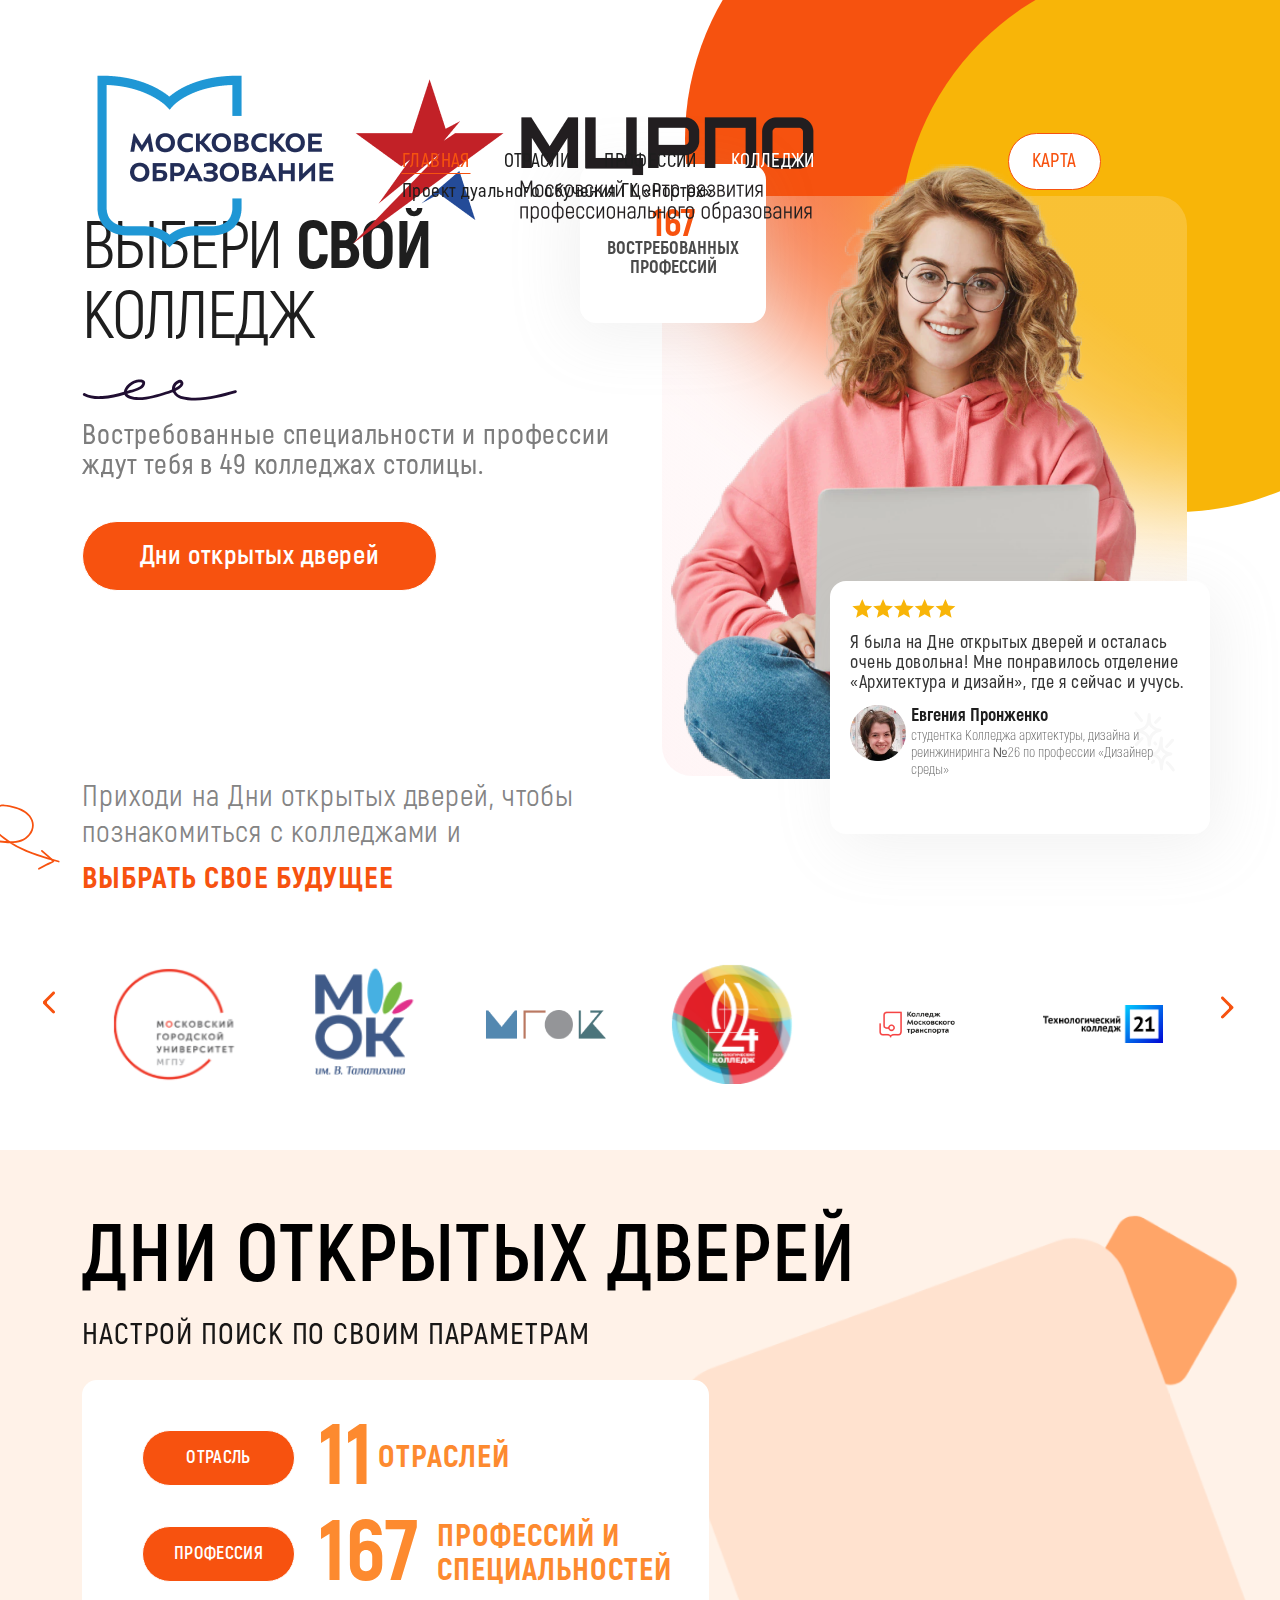
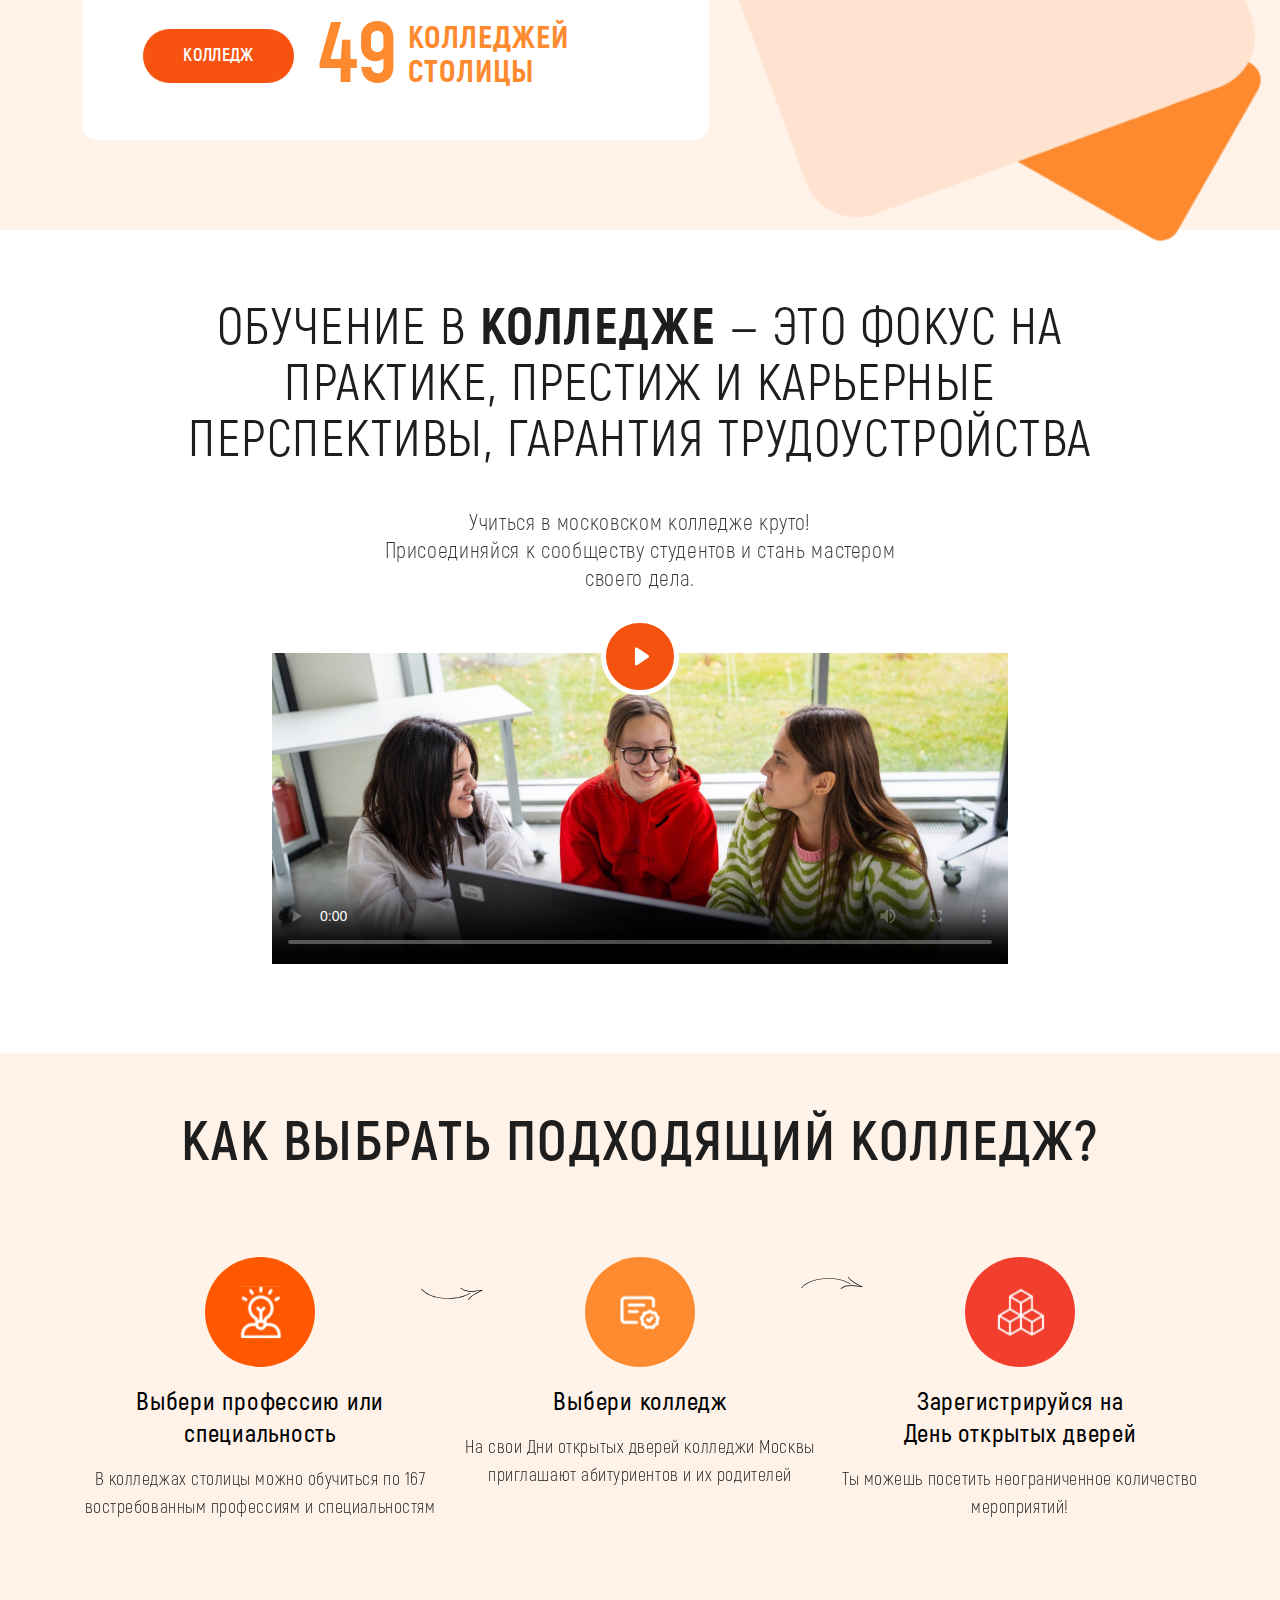
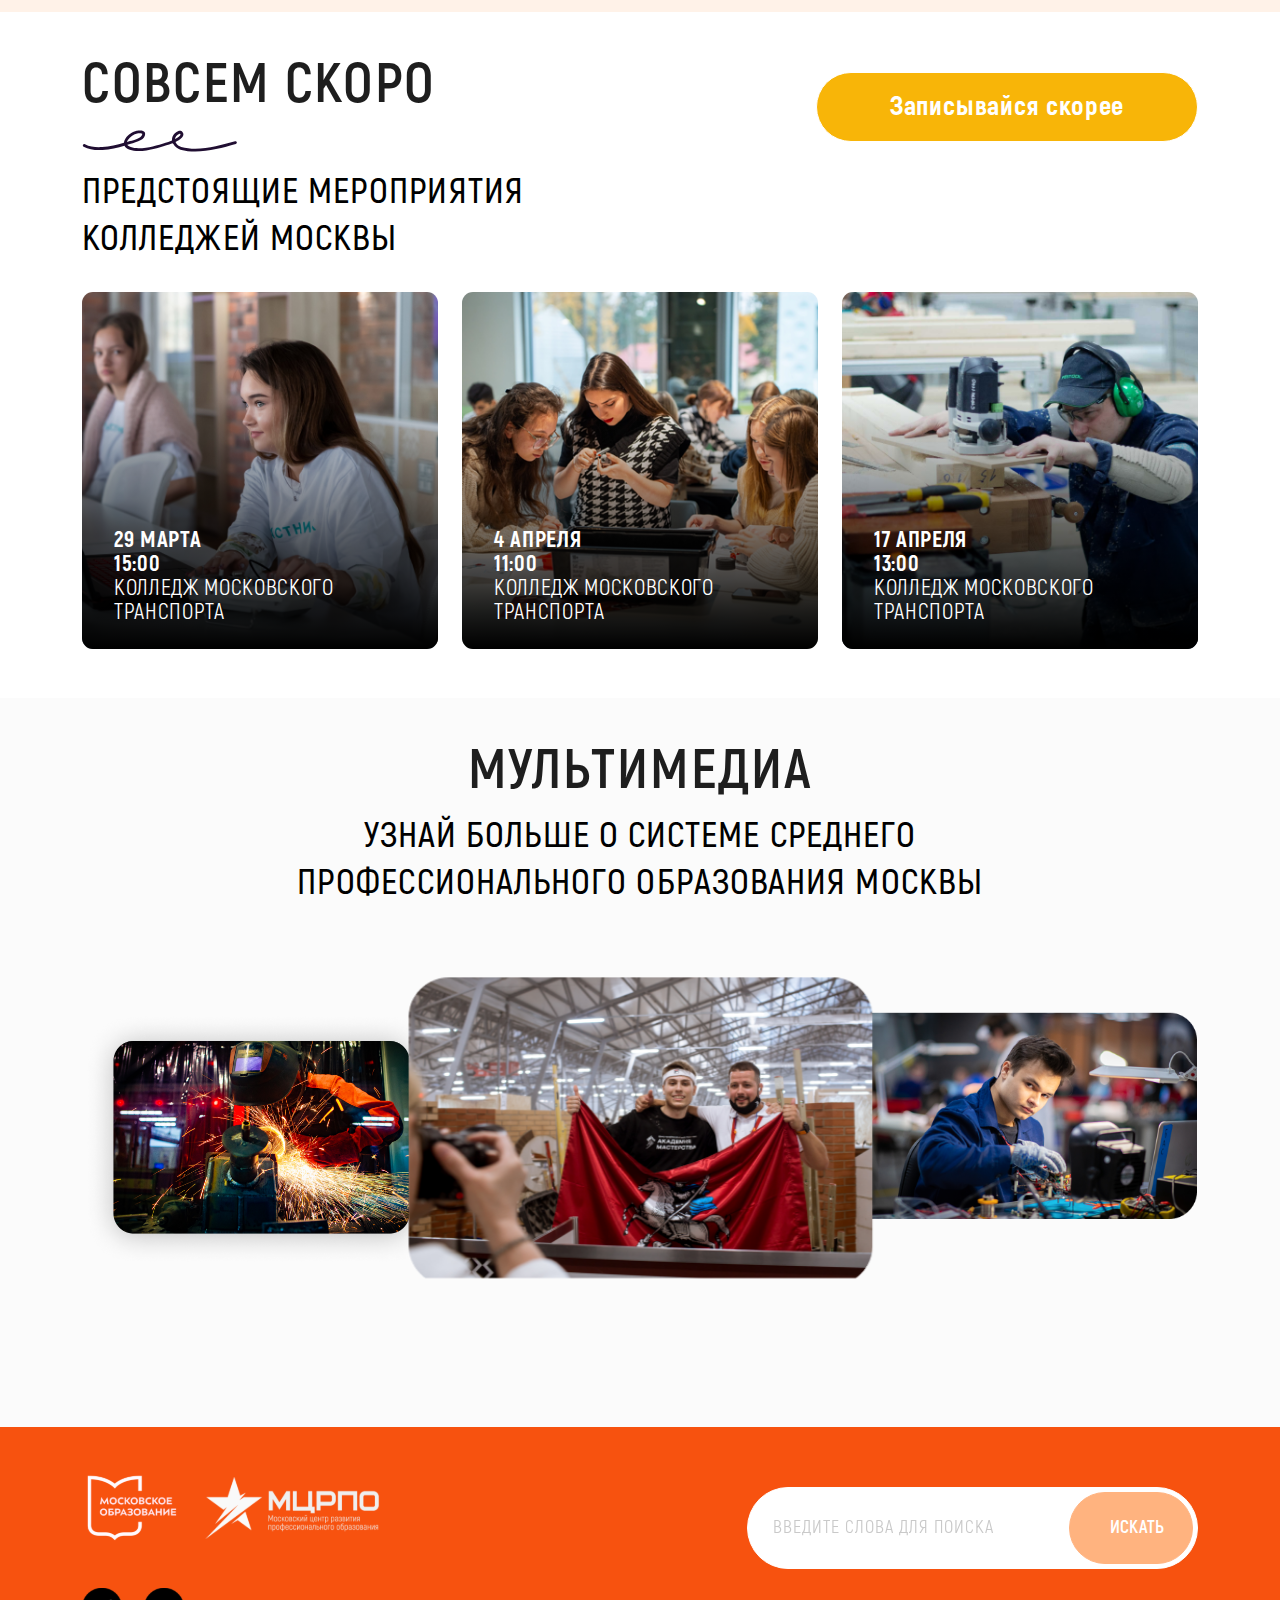
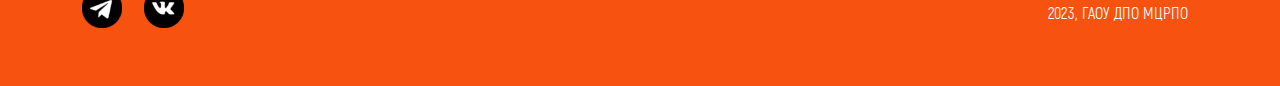
==== index.html @ 4cc19ada "feat: добавлен календарь на главной" ====
<!DOCTYPE html>
<html lang="en">
<head>
    <meta charset="UTF-8">
    <meta name="viewport" content="width=device-width, initial-scale=1, shrink-to-fit=no">
    <meta name="description" content="">
    <meta name="author" content="">
    <title>ДОД МЦРПО</title>
    <link rel="stylesheet" type="text/css" href="assets/css/bootstrap.min.css">
    <link rel="stylesheet" type="text/css" href="assets/owl-carousel/assets/owl.carousel.css">
    <link rel="stylesheet" type="text/css" href="assets/owl-carousel/assets/owl.theme.default.css">
    <link rel="stylesheet" type="text/css" href="assets/css/bootstrap-select.min.css">
    <link rel="stylesheet" type="text/css" href="assets/css/style.css?12">
    <link rel="stylesheet" type="text/css" href="assets/css/calendar.css">
</head>
<body>
    <div class="wrapper">
    <section class="header">
        <div class="container header-block">
            <div class="ellipse1"></div>
            <div class="ellipse2"></div>
            <div class="align-items-center">
                <nav class="navbar navbar-expand-lg z-10 d-flex w-100">
                    <div class="col-xl-3 col-lg-3 d-flex align-items-center justify-content-start">
                        <a href="https://www.mos.ru/donm/"><img src="assets/img/mosobr_logo.png" alt=""></a>
                        <a href="https://mcrpo.ru/"><img src="assets/img/mcrpo_logo.png" alt=""></a>
                    </div>
                    <button class="navbar-toggler collapsed position-relative" type="button" data-toggle="collapse" data-target="#navbarSupportedContent" aria-controls="navbarSupportedContent" aria-expanded="false" aria-label="Toggle navigation">
                        <span class="icon-bar top-bar"></span>
                        <span class="icon-bar middle-bar"></span>
                        <span class="icon-bar bottom-bar"></span>
                    </button>

                    <div class="collapse navbar-collapse" id="navbarSupportedContent">
                        <div class="col-xl-8 col-lg-7 d-flex justify-content-evenly navbar-list-1 position-relative">
                            <a href="/index.html" class="active">ГЛАВНАЯ</a>
                            <a href="/otrasli.html">ОТРАСЛИ</a>
                            <a href="/professii.html">ПРОФЕССИИ</a>
                            <a href="/college.html" class="spec-menu"  style="color: white">КОЛЛЕДЖИ</a>

                            <a href="/rostex.html" class="rostex-menu">Проект дуального обучения ГК «Ростех»</a>
                        </div>
                        <div class="col-xl-4 col-lg-5 d-flex justify-content-evenly navbar-list-2">
<!--                            <a href="/page.html" class="button btn-open-door">ДНИ ОТКРЫТЫХ ДВЕРЕЙ</a>-->
                            <a href="/map.html" class="button btn-map">КАРТА</a>
                        </div>
                    </div>
                </nav>
            </div>
        </div>
    </section>

    <!-- Modal college-->
    <div class="modal fade bd-example-modal-lg" tabindex="-1" role="dialog" aria-labelledby="myLargeModalLabel" aria-hidden="true">
        <div class="modal-dialog modal-lg modal-xl">
            <div class="modal-content">
                <div class="row m-0">
                    <div class="col-4 college-menu">
                        <div class="college-menu__title">Выберите колледж</div>
                        <div class="college-menu__search-group position-relative">
                            <button type="submit"></button>
                            <div class="row align-items-center">
                                <div class="col-11 px-0">
                                    <input type="text" name="search" value="" placeholder="Поиск">
                                </div>
                            </div>
                        </div>
                        <ul>
                            <li>МГАК</li>
                            <li>Колледж полиции</li>
                            <li>Технологический колледж N° 21</li>
                            <li>МГОК</li>
                            <li>TK N° 22</li>
                            <li>26 КАДР</li>
                            <li>МОК ЗАПАД</li>
                            <li>Юго-запад</li>
                            <li style="border-bottom: none;">МГПУ</li>
                        </ul>
                    </div>
                    <div class="col-4 college-block">
                        <div class="college-block__top" style="padding: 20px">
                            <div class="college-block__top__date">23 марта 2023, 10:00</div>
                            <div class="college-block__top__college-name">ГБПОУ ТК N°21 Вербная 4 стр.2</div>
                        </div>
                        <div class="college-block__center">
                            - Архитектура <br>
                            - Кровельщик <br>
                            - Мастер сухого строительства <br>
                            - Мастер общестроительных работ <br>
                            - Мастер отделочных строительных работ <br>
                            - Мастер жилищно-коммунального хозяйства <br>
                            - Монтажник санитарно-технических, вентиляционных систем и оборудования <br>
                            - Электромонтажник по сигнализации, централизации и блокировке <br>
                            - Электромонтажник электрических сетей и электрооборудования <br>
                            - Мастер столярно-плотничных, паркетных и стекольных работ <br>
                            - Мастер отделочных строительных и декоративных работ <br>
                            - Мастер по ремонту и обслуживанию инженерных систем жилищно-коммунального хозяйства <br>
                        </div>
                        <div class="college-block__bottom">
                            <button type="button">Подробнее</button>
                        </div>
                    </div>

                    <div class="col-4 college-block">
                        <div class="college-block__top" style="padding: 20px">
                            <div class="college-block__top__date">3 апреля 2023, 15:00</div>
                            <div class="college-block__top__college-name">ГБПОУ ТК N°21 Вербная 4 стр.2</div>
                        </div>
                        <div class="college-block__center">
                            - Архитектура <br>
                            - Кровельщик <br>
                            - Мастер сухого строительства <br>
                            - Мастер общестроительных работ <br>
                            - Мастер отделочных строительных работ <br>
                            - Мастер жилищно-коммунального хозяйства <br>
                            - Монтажник санитарно-технических, вентиляционных систем и оборудования <br>
                            - Электромонтажник по сигнализации, централизации и блокировке <br>
                            - Электромонтажник электрических сетей и электрооборудования <br>
                            - Мастер столярно-плотничных, паркетных и стекольных работ <br>
                            - Мастер отделочных строительных и декоративных работ <br>
                            - Мастер по ремонту и обслуживанию инженерных систем жилищно-коммунального хозяйства <br>
                        </div>
                        <div class="college-block__bottom">
                            <button type="button">Подробнее</button>
                        </div>
                    </div>
                </div>
            </div>
        </div>
    </div>

    <section class="top d-none d-xl-block d-lg-block d-md-block d-sm-none">
        <div class="container">
            <div class="row">
                <div class="col-lg-6 col-6 mt-5 left-top-block">
                    <div class="title">
                        ВЫБЕРИ <span style="font-family: 'Akrobat ExtraBold', sans-serif">СВОЙ</span> <br> КОЛЛЕДЖ
                    </div>
                    <div class="zigzag"><img src="assets/img/vector.svg" alt=""></div>
                    <div class="subtitle">Востребованные специальности и профессии ждут тебя в 49 колледжах столицы.</div>
                    <a href="/index.html#open-doors" class="button btn-open-door btn-open-door__long">Дни открытых дверей</a>
                </div>
                <div class="col-lg-6 col-6 d-flex justify-content-center position-relative girl-block">
                    <div class="girl-group">
                        <div class="sticker">
<!--                            <div class="smile-image"></div>-->
                            <span class="smile-image-text-1" style="font-family: 'Akrobat ExtraBold', sans-serif; font-size: 38px">167</span>
                            <div class="smile-image-text-2" style="font-family: 'Akrobat ExtraBold', sans-serif; font-size: 18px; line-height: 107.5%; opacity: 0.8; color: #1E1E1E; text-align: center;">ВОСТРЕБОВАННЫХ ПРОФЕССИЙ</div>
                        </div>
                        <div class="girl-background"></div>
                        <img src="assets/img/girl.png" alt="" style="position: relative; z-index: 6">

                        <div class="feedback-group">
                            <div id="owl-carousel-feedback" class="owl-carousel">
                                <div class="element">
                                    <div class="feedback-stars"></div>
                                    <div class="feedback-text">Я была на Дне открытых дверей и осталась очень довольна! Мне понравилось отделение «Архитектура и дизайн», где я сейчас и учусь.</div>
                                    <div class="row">
                                        <div class="col-2">
                                            <div class="feedback-photo"><img alt="" src="assets/img/feedback-1.png"></div>
                                        </div>
                                        <div class="col-10">
                                            <div class="feedback-name">Евгения Пронженко</div>
                                            <div class="feedback-author-desc"> студентка Колледжа архитектуры, дизайна и реинжиниринга №26 по профессии «Дизайнер среды»</div>
                                        </div>
                                    </div>
                                    <div class="feedback-background-img"></div>
                                </div>
                                <div class="element">
                                    <div class="feedback-stars"></div>
                                    <div class="feedback-text">Колледж дал мне возможность развиваться не только в рамках своей профессии, но и в социальной сфере</div>
                                    <div class="row">
                                        <div class="col-2">
                                            <div class="feedback-photo"><img alt="" src="assets/img/feedback-2.png"></div>
                                        </div>
                                        <div class="col-10">
                                            <div class="feedback-name">Адриан Чувайкин</div>
                                            <div class="feedback-author-desc">студент Колледжа связи №54 по направлению «Техническое обслуживание и ремонт двигателей, систем и агрегатов автомобилей»</div>
                                        </div>
                                    </div>
                                    <div class="feedback-background-img"></div>
                                </div>
                                <div class="element">
                                    <div class="feedback-stars"></div>
                                    <div class="feedback-text">После практики от колледжа шеф ресторана предложил мне работу на лето с хорошим окладом</div>
                                    <div class="row">
                                        <div class="col-2">
                                            <div class="feedback-photo"><img alt="" src="assets/img/feedback-3.png"></div>
                                        </div>
                                        <div class="col-10">
                                            <div class="feedback-name">Александр Торгонский</div>
                                            <div class="feedback-author-desc">студент Колледжа сферы услуг № 3 по направлению «Повар, кондитер»</div>
                                        </div>
                                    </div>
                                    <div class="feedback-background-img"></div>
                                </div>
                                <div class="element">
                                    <div class="feedback-stars"></div>
                                    <div class="feedback-text">У колледжа есть кафедра на Технополисе, где есть всё, что нужно для обучения по специальности: станки, компьютеры, запчасти для создания своего квадрокоптера. Мне нравится!</div>
                                    <div class="row">
                                        <div class="col-2">
                                            <div class="feedback-photo"><img alt="" src="assets/img/feedback-4.png"></div>
                                        </div>
                                        <div class="col-10">
                                            <div class="feedback-name">Гусев Денис</div>
                                            <div class="feedback-author-desc">студент МГОК по специальности «Системный администратор»</div>
                                        </div>
                                    </div>
                                    <div class="feedback-background-img"></div>
                                </div>
                                <div class="element">
                                    <div class="feedback-stars"></div>
                                    <div class="feedback-text">Я не ошибся в выборе профессии и колледжа. Здесь современные лаборатории-мастерские, преподаватели-практики и трудоустройство уже на старших курсах. Скоро буду работать по специальности.</div>
                                    <div class="row">
                                        <div class="col-2">
                                            <div class="feedback-photo"><img alt="" src="assets/img/feedback-5.png"></div>
                                        </div>
                                        <div class="col-10">
                                            <div class="feedback-name">Никита Леваков</div>
                                            <div class="feedback-author-desc">студент Колледжа Московского транспорта по направлению «Техническая эксплуатация подвижного состава»</div>
                                        </div>
                                    </div>
                                    <div class="feedback-background-img"></div>
                                </div>
                            </div>
                        </div>
                    </div>
                </div>
            </div>

            <div class="row">
                <div class="col-xl-6 col-lg-6 col-md-12 col-xs-12 block-college">
                    <div class="font-regular-30-grey">
                        Приходи на Дни открытых дверей, чтобы познакомиться с колледжами и
                    </div>
                    <div class="font-extra-30-orange" style="position: relative; margin-top: 7px;">
                        <div class="arrow"></div>
                        ВЫБРАТЬ СВОЕ БУДУЩЕЕ
                    </div>
                </div>
            </div>
        </div>
    </section>
<!--   MOBILE TOP     -->
    <section class="top d-xl-none d-lg-none d-md-none d-sm-block">
        <div class="container">
            <div class="row">
                <div class="col-sm-6 mt-5 left-top-block">
                    <div class="title">
                        ВЫБЕРИ <span style="font-family: 'Akrobat ExtraBold', sans-serif">СВОЙ</span> <br> КОЛЛЕДЖ
                    </div>
                    <div class="zigzag"><img src="assets/img/vector.svg" alt=""></div>
                    <div class="sticker">
<!--                        <div class="smile-image"></div>-->
                        <span class="smile-image-text-1" style="font-family: 'Akrobat ExtraBold', sans-serif; font-size: 38px">167</span>
                        <div class="smile-image-text-2" style="font-family: 'Akrobat ExtraBold', sans-serif; font-size: 18px; line-height: 107.5%; opacity: 0.8; color: #1E1E1E; text-align: center;">ВОСТРЕБОВАННЫХ ПРОФЕССИЙ</div>
                    </div>
                </div>
                <div class="col-6 d-flex justify-content-center position-relative girl-block">
                    <div class="girl-group">
                        <div class="girl-background"></div>
                        <img src="assets/img/girl.svg" alt="" style="position: relative; z-index: 6">
                    </div>
                </div>
            </div>

            <div class="row">
                <div class="col-12">
                    <div class="subtitle">Востребованные специальности и профессии ждут тебя в 49 колледжах столицы.</div>
                    <a href="/index.html#open-doors" class="button btn-open-door btn-open-door__long">Дни открытых дверей</a>
                </div>
            </div>

            <div class="row">
                <div class="col-12">
                    <div class="feedback-group">
                        <div id="owl-carousel-feedback-mobile" class="owl-carousel">
                            <div class="element">
                                <div class="feedback-stars"></div>
                                <div class="feedback-text">Я была на Дне открытых дверей и осталась очень довольна! Мне понравилось отделение «Архитектура и дизайн», где я сейчас и учусь.</div>
                                <div class="row">
                                    <div class="col-2">
                                        <div class="feedback-photo"><img alt="" src="assets/img/feedback-1.png"></div>
                                    </div>
                                    <div class="col-10">
                                        <div class="feedback-name">Евгения Пронженко</div>
                                        <div class="feedback-author-desc"> студентка Колледжа архитектуры, дизайна и реинжиниринга №26 по профессии «Дизайнер среды»</div>
                                    </div>
                                </div>
                                <div class="feedback-background-img"></div>
                            </div>
                            <div class="element">
                                <div class="feedback-stars"></div>
                                <div class="feedback-text">Колледж дал мне возможность развиваться не только в рамках своей профессии, но и в социальной сфере</div>
                                <div class="row">
                                    <div class="col-2">
                                        <div class="feedback-photo"><img alt="" src="assets/img/feedback-2.png"></div>
                                    </div>
                                    <div class="col-10">
                                        <div class="feedback-name">Адриан Чувайкин</div>
                                        <div class="feedback-author-desc">студент Колледжа связи №54 по направлению «Техническое обслуживание и ремонт двигателей, систем и агрегатов автомобилей»</div>
                                    </div>
                                </div>
                                <div class="feedback-background-img"></div>
                            </div>
                            <div class="element">
                                <div class="feedback-stars"></div>
                                <div class="feedback-text">После практики от колледжа шеф ресторана предложил мне работу на лето с хорошим окладом</div>
                                <div class="row">
                                    <div class="col-2">
                                        <div class="feedback-photo"><img alt="" src="assets/img/feedback-3.png"></div>
                                    </div>
                                    <div class="col-10">
                                        <div class="feedback-name">Александр Торгонский</div>
                                        <div class="feedback-author-desc">студент Колледжа сферы услуг № 3 по направлению «Повар, кондитер»</div>
                                    </div>
                                </div>
                                <div class="feedback-background-img"></div>
                            </div>
                            <div class="element">
                                <div class="feedback-stars"></div>
                                <div class="feedback-text">У колледжа есть кафедра на Технополисе, где есть всё, что нужно для обучения по специальности: станки, компьютеры, запчасти для создания своего квадрокоптера. Мне нравится!</div>
                                <div class="row">
                                    <div class="col-2">
                                        <div class="feedback-photo"><img alt="" src="assets/img/feedback-4.png"></div>
                                    </div>
                                    <div class="col-10">
                                        <div class="feedback-name">Гусев Денис</div>
                                        <div class="feedback-author-desc">студент МГОК по специальности «Системный администратор»</div>
                                    </div>
                                </div>
                                <div class="feedback-background-img"></div>
                            </div>
                            <div class="element">
                                <div class="feedback-stars"></div>
                                <div class="feedback-text">Я не ошибся в выборе профессии и колледжа. Здесь современные лаборатории-мастерские, преподаватели-практики и трудоустройство уже на старших курсах. Скоро буду работать по специальности.</div>
                                <div class="row">
                                    <div class="col-2">
                                        <div class="feedback-photo"><img alt="" src="assets/img/feedback-5.png"></div>
                                    </div>
                                    <div class="col-10">
                                        <div class="feedback-name">Никита Леваков</div>
                                        <div class="feedback-author-desc">студент Колледжа Московского транспорта по направлению «Техническая эксплуатация подвижного состава»</div>
                                    </div>
                                </div>
                                <div class="feedback-background-img"></div>
                            </div>
                        </div>
                    </div>
                </div>
            </div>

            <div class="row">
                <div class="col-xl-6 col-lg-6 col-md-12 col-xs-12 block-college">
                    <div class="font-regular-30-grey">
                        Приходи на Дни открытых дверей, чтобы познакомиться с колледжами и
                    </div>
                    <div class="font-extra-30-orange" style="position: relative; margin-top: 7px;">
                        <div class="arrow"></div>
                        ВЫБРАТЬ СВОЕ БУДУЩЕЕ
                    </div>
                </div>
            </div>
        </div>
    </section>
<!--   END MOBILE TOP    -->

    <section class="top-slider">
        <div class="container">
            <div class="row">
                <div class="col-12" style="position: relative">
                    <div id="owl-carousel-header" class="owl-carousel owl-theme">
                        <a href="" target="_blank"><img alt="" src="assets/img/college-mgpu.png"></a>
                        <a href="" target="_blank"><img alt="" src="assets/img/college-mok.png"></a>
                        <a href="" target="_blank"><img alt="" src="assets/img/college-mgok.png"></a>
                        <a href="" target="_blank"><img alt="" src="assets/img/college-24.png"></a>
                        <a href="" target="_blank"><img alt="" src="assets/img/college-transport.png"></a>
                        <a href="" target="_blank"><img alt="" src="assets/img/college-tehno.png"></a>
                        <a href="" target="_blank"><img alt="" src="assets/img/college-k54.png"></a>
                    </div>
                </div>
            </div>
        </div>
    </section>

    <section class="open-doors" id="open-doors">
        <div class="container">
            <div class="row">
                <div class="col-12 d-flex align-items-start flex-column">
                    <div class="section-title">ДНИ ОТКРЫТЫХ ДВЕРЕЙ</div>
                    <div class="section-subtitle">НАСТРОЙ ПОИСК ПО СВОИМ ПАРАМЕТРАМ</div>
                </div>

                <div class="row">
                    <div class="col-xl-7 col-lg-7 col-md-12 col-sm-12">
                        <div class="background-rectangle">
                            <div class="row align-items-center">
                                <div class="col-xl-4 col-lg-4 col-md-12 col-sm-12 left-text"><a href="/otrasli.html" class="button btn-open-door d-block w-100" >ОТРАСЛЬ</a></div>
                                <div class="col-xl-8 col-lg-8 col-md-12 col-sm-12">
                                    <div class="row align-items-center">
                                        <div class="col-2 right-text fs-85">11</div>
                                        <div class="col-9 right-text fs-31">ОТРАСЛЕЙ</div>
                                    </div>
                                </div>
                            </div>
                            <div class="row align-items-center">
                                <div class="col-xl-4 col-lg-4 col-md-12 col-sm-12 left-text"><a href="/professii.html" class="button btn-open-door d-block w-100">ПРОФЕССИЯ</a></div>
                                <div class="col-xl-8 col-lg-8 col-md-12 col-sm-12">
                                    <div class="row align-items-center">
                                        <div class="col-3 col-xl-4 col-lg-4 col-md-3 col-sm-3 right-text fs-85">167</div>
                                        <div class="col-8 right-text fs-31">ПРОФЕССИЙ И СПЕЦИАЛЬНОСТЕЙ</div>
                                    </div>
                                </div>
                            </div>
                            <div class="row align-items-center">
                                <div class="col-xl-4 col-lg-4 col-md-12 col-sm-12 left-text"><a href="/college.html" class="button btn-open-door d-block w-100">КОЛЛЕДЖ</a></div>
                                <div class="col-xl-8 col-lg-8 col-md-12 col-sm-12">
                                    <div class="row align-items-center">
                                        <div class="col-3 col-xl-3 col-lg-3 col-md-2 col-sm-2 right-text fs-85">49</div>
                                        <div class="col-9 col-xl-9 col-lg-9 col-md-9 col-sm-9  right-text fs-31">КОЛЛЕДЖЕЙ СТОЛИЦЫ</div>
                                    </div>
                                </div>
                            </div>

                        </div>
                    </div>
                    <div class="col-xl-5 col-lg-5 col-md-12 col-sm-12 position-relative">
                        <div class="open-doors__picture">
                            <div class="open-doors__first-block">
<!--                                <img src="assets/img/opendoor-girl-block.svg" alt="">-->
                                <div id="demo" style="width: 100%">
                                    <div id="ca"></div>
                                </div>
                            </div>
                            <div class="open-doors__second-block"><img src="assets/img/opendoor-second-block.svg" alt=""></div>
                            <div class="open-doors__third-block"><img src="assets/img/opendoor-third-block.svg" alt=""></div>
                            <div class="open-doors__fourth-block"><img src="assets/img/opendoor-fourth-block.svg" alt=""></div>
                        </div>
                    </div>

                </div>
            </div>
        </div>
    </section>

    <section class="about">
        <div class="container">
            <div class="row">
                <div class="col-12">
                    <div class="offset-1 col-10 section-title">
                        ОБУЧЕНИЕ В <span class="font-extra-bold">КОЛЛЕДЖЕ</span> — ЭТО ФОКУС НА ПРАКТИКЕ, ПРЕСТИЖ И КАРЬЕРНЫЕ ПЕРСПЕКТИВЫ, ГАРАНТИЯ ТРУДОУСТРОЙСТВА
                    </div>
                    <div class="row">
                        <div class="col-lg-6 offset-lg-3 col-md-6 offset-md-3 col-sm-12 offset-sm-0">
                            <div class="section-subtitle font-extra-bold">Учиться в московском колледже круто!<br> Присоединяйся к сообществу студентов и стань мастером своего дела.</div>
                        </div>
                    </div>
                    <div class="row">
                        <div class="col-lg-8 offset-lg-2 col-md-10 offset-md-1 col-sm-12 offset-sm-0">
                            <div class="video-block">
                                <div class="btn-play"></div>
<!--                                <img alt="" src="assets/img/video-preview.png">-->
                                <video id="movie" width="100%" height="100%" poster="assets/img/video-preview.jpg" controls>
                                    <source src="assets/video/movie.MOV" type="video/mp4">
                                </video>
                            </div>
                        </div>
                    </div>
                </div>
            </div>
            <div class="row">
            </div>
        </div>
    </section>

    <section class="steps">
        <div class="container">
            <div class="row">
                <div class="col-12">
                    <div class="section-title">КАК ВЫБРАТЬ ПОДХОДЯЩИЙ КОЛЛЕДЖ?</div>
                </div>
            </div>
            <div class="row">
                <div class="col-lg-4 col-md-4 col-sm-12">
                    <div class="steps-item">
                        <div class="steps-item steps-item__icon red icon-1"></div>
                        <div class="steps-item__text">Выбери профессию или специальность</div>
                        <div class="steps-item__subtext">В колледжах столицы можно обучиться по 167 востребованным профессиям и специальностям</div>
                        <div class="step-arrow step-arrow__left"></div>
                    </div>
                </div>
                <div class="col-lg-4 col-md-4 col-sm-12">
                    <div class="steps-item">
                        <div class="steps-item steps-item__icon orange icon-2"></div>
                        <div class="steps-item__text">Выбери колледж</div>
                        <div class="steps-item__subtext">На свои Дни открытых дверей колледжи Москвы приглашают абитуриентов и их родителей</div>
                        <div class="step-arrow step-arrow__right"></div>
                    </div>
                </div>
                <div class="col-lg-4 col-md-4 col-sm-12">
                    <div class="steps-item">
                        <div class="steps-item steps-item__icon cherry icon-3"></div>
                        <div class="steps-item__text">Зарегистрируйся на<br> День открытых дверей</div>
                        <div class="steps-item__subtext">Ты можешь посетить неограниченное количество мероприятий!</div>
                    </div>
                </div>
            </div>
        </div>
    </section>

    <section class="soon">
        <div class="container">
            <div class="row">
                <div class="col-lg-6 col-md-6 col-sm-5">
                    <div class="section-title text-left">Совсем скоро</div>
                    <div class="zigzag"><img src="assets/img/vector.svg" alt=""></div>
                </div>
                <div class="col-lg-6 col-md-6 col-sm-7 btn-block">
                    <button id="modalRequestform" data-toggle="modal" data-target=".requestForm" class="button btn-open-door btn-soon">Записывайся скорее</button>
<!--                    <button id="modalFormSuccess" data-toggle="modal" data-target=".modalFormSuccess" class="button btn-open-door btn-soon">Записывайся скорее</button>-->

                    <div class="modal fade modalFormSuccess" tabindex="-1" role="dialog" aria-labelledby="myLargeModalLabel" aria-hidden="true">
                        <div class="modal-dialog modal-lg modal-xl">
                            <div class="modal-content">
                                <button type="button" class="close" data-dismiss="modal" aria-label="Close">
                                    <span aria-hidden="true">&times;</span>
                                </button>
                                <div class="title">
                                    Вы успешно записались на День открытых дверей!
                                </div>
                                <div class="subtitle">
                                    Подробная информация отправлена на указанную электронную почту
                                </div>
                            </div>
                        </div>
                    </div>


                    <div class="modal fade requestForm" tabindex="-1" role="dialog" aria-labelledby="requestForm" aria-hidden="true">
                        <div class="modal-dialog modal-lg modal-xl">
                            <div class="modal-content">
                                <button type="button" class="close" data-dismiss="modal" aria-label="Close">
                                    <span aria-hidden="true">&times;</span>
                                </button>
                                <div class="row">
                                    <div class="col-12">
                                        <div class="title">Регистрация</div>
                                        <div class="sub-title">Для участия в Дне открытых дверей необходимо заполнить форму</div>
                                    </div>
                                </div>
                                <form id="requestForm" action="" method="POST">
                                    <div class="row">
                                        <div class="col-xl-6 col-lg-6 col-md-6 col-sm-12">
                                            <div class="row">
                                                <div class="col-xl-12 col-lg-12 col-md-12 col-sm-12">
                                                    <div class="field-block">
                                                        <label for="surname">Фамилия</label>
                                                        <input id="surname" type="text" maxlength="50" name="surname" value="" placeholder="Введите фамилию" required>
                                                    </div>
                                                </div>
                                                <div class="col-xl-12 col-lg-12 col-md-12 col-sm-12">
                                                    <div class="field-block">
                                                        <label for="name">Имя</label>
                                                        <input id="name" type="text" maxlength="50" name="name" value="" placeholder="Введите имя" required>
                                                    </div>
                                                </div>
                                                <div class="col-xl-12 col-lg-12 col-md-12 col-sm-12">
                                                    <div class="field-block">
                                                        <label for="patronymic">Отчество</label>
                                                        <input id="patronymic" type="text" maxlength="50" name="patronymic" value="" placeholder="Введите отчество">

                                                        <div class="checkbox-patronymic">
                                                            <label class="checkbox">
                                                                <input type="checkbox" name="without_patronymic">
                                                                <span class="indicator"></span>
                                                                Без отчества
                                                            </label>
                                                        </div>
                                                    </div>
                                                </div>
                                                <div class="col-xl-12 col-lg-12 col-md-12 col-sm-12">
                                                    <div class="field-block">
                                                        <label for="birthday">Дата рождения</label>
                                                        <input id="birthday" type="text" maxlength="50" name="birthday" value="" placeholder="Введите дату рождения" required>
                                                    </div>
                                                </div>
                                            </div>
                                        </div>
                                        <div class="col-xl-6 col-lg-6 col-md-6 col-sm-12">
                                            <div class="row">
                                                <div class="col-xl-12 col-lg-12 col-md-12 col-sm-12">
                                                    <div class="field-block">
                                                        <label for="class">Номер класса</label>
                                                        <input id="class" type="number" min="1" max="11" name="class" value="" placeholder="1" required>
                                                    </div>
                                                </div>
                                                <div class="col-xl-12 col-lg-12 col-md-12 col-sm-12">
                                                    <div class="field-block">
                                                        <label for="phone">Телефон</label>
                                                        <input id="phone" type="text" maxlength="50" name="phone" value="" data-inputmask="'mask': '(999) 999-99-99'" placeholder="(999) 999-99-99" required >
                                                    </div>
                                                </div>
                                                <div class="col-xl-12 col-lg-12 col-md-12 col-sm-12">
                                                    <div class="field-block">
                                                        <label for="email">Email</label>
                                                        <input id="email" type="text" maxlength="50" name="email" value="" data-inputmask="'alias': 'email'" placeholder="Введите email" required>
                                                    </div>
                                                </div>
                                                <div class="col-xl-12 col-lg-12 col-md-12 col-sm-12">
                                                    <div class="field-block p-0">
                                                        <label class="p-label" for="organization_type">Категория</label>
                                                        <select id="organization_type" class="selectpicker" required>
                                                            <option value="" selected disabled>Выберите категорию</option>
                                                            <option value="Абитуриент">Абитуриент</option>
                                                            <option value="Законный представитель">Законный представитель</option>
                                                            <option value="Иное">Иное</option>
                                                        </select>
                                                    </div>
                                                </div>
                                            </div>
                                        </div>

                                    </div>
                                    <div class="row">
                                        <div class="col-12">
                                            <div class="field-block p-0">
                                                <label class="p-label" for="organization">Образовательная организация</label>
                                                <select id="organization" class="selectpicker" required>
                                                    <option value="" selected disabled>Выберите организацию</option>
                                                    <option value="1">Технологический колледж N° 21</option>
                                                    <option value="2">ГБПОУ "26 КАДР"</option>
                                                    <option value="3">ГБПОУ ТК N°21</option>
                                                    <option value="4">ГБПОУ Колледж "Царицыно"</option>
                                                </select>
                                            </div>
                                        </div>
                                    </div>
                                    <div class="row">
                                        <div class="col-12 checkbox-block">
                                            <label class="checkbox">
                                                <input type="checkbox" name="agreement" required>
                                                <span class="indicator"></span>
                                                Я согласен с условиями <a href="#">обработки персональных данных</a>
                                            </label>
                                        </div>
                                    </div>
                                    <div class="row">
                                        <div class="col-12">
                                            <button id="btnSendForm" class="button" type="submit">Записаться</button>
                                        </div>
                                    </div>
                                </form>
                            </div>
                        </div>
                    </div>
                </div>
            </div>
            <div class="row">
                <div class="col-6">
                    <div class="section-subtitle text-left">ПРЕДСТОЯЩИЕ МЕРОПРИЯТИЯ<br>КОЛЛЕДЖЕЙ МОСКВЫ</div>
                </div>
            </div>
            <div class="row">
                <div class="col-12 event-block">
                    <div class="row">
                        <div class="col-lg-4 col-md-4 col-sm-12">
                            <div class="event-item">
                                <img src="assets/img/event-item-1.png" alt="">
                                <div class="gradient"></div>
                                <div class="event-description">
                                    <div class="event-text event-text__bold">29 МАРТА</div>
                                    <div class="event-text event-text__bold">15:00</div>
                                    <div class="event-text">КОЛЛЕДЖ МОСКОВСКОГО <br> ТРАНСПОРТА</div>
                                </div>
                            </div>
                        </div>
                        <div class="col-lg-4 col-md-4 col-sm-12">
                            <div class="event-item">
                                <img src="assets/img/event-item-2.png" alt="">
                                <div class="gradient"></div>
                                <div class="event-description">
                                    <div class="event-text event-text__bold">4 АПРЕЛЯ</div>
                                    <div class="event-text event-text__bold">11:00</div>
                                    <div class="event-text">КОЛЛЕДЖ МОСКОВСКОГО <br> ТРАНСПОРТА</div>
                                </div>
                            </div>
                        </div>
                        <div class="col-lg-4 col-md-4 col-sm-12">
                            <div class="event-item">
                                <img src="assets/img/event-item-3.png" alt="">
                                <div class="gradient"></div>
                                <div class="event-description">
                                    <div class="event-text event-text__bold">17 АПРЕЛЯ</div>
                                    <div class="event-text event-text__bold">13:00</div>
                                    <div class="event-text">КОЛЛЕДЖ МОСКОВСКОГО <br> ТРАНСПОРТА</div>
                                </div>
                            </div>
                        </div>
                    </div>
                </div>
            </div>
        </div>
    </section>

    <section class="multimedia">
        <div class="container">
            <div class="row">
                <div class="col-12">
                    <div class="section-title">Мультимедиа</div>
                    <div class="section-subtitle">
                        УЗНАЙ БОЛЬШЕ О СИСТЕМЕ СРЕДНЕГО<br> ПРОФЕССИОНАЛЬНОГО ОБРАЗОВАНИЯ МОСКВЫ
                    </div>
                </div>
            </div>
        </div>
        <div class="container-multimedia-slider">
            <div class="container">
                <div class="carousel" style="position: relative">
                    <div id="owl-carousel-footer" class="owl-carousel owl-theme">
                        <img alt="" src="assets/img/mediaslider-1.png">
                        <img alt="" src="assets/img/mediaslider-2.png">
                        <img alt="" src="assets/img/mediaslider-3.png">
                    </div>
                    <div class="carousel-nav-block">
                        <div class="nav-prev"></div>
                        <div class="nav-next"></div>
                    </div>
                </div>
            </div>
        </div>
    </section>

    <section class="footer">
        <div class="container">
            <div class="row">
                <div class="col-6">
                    <div class="footer-block__logo">
                        <a href="https://www.mos.ru/donm/"><img alt="" src="assets/img/mosobr_logo_footer.svg"></a>
                        <a href="https://mcrpo.ru/"><img alt="" src="assets/img/mcrpo_logo_footer.svg"></a>
                    </div>
                    <div class="footer-block__social mt-30">
                        <a href="#"><img alt="https://t.me/wsrmoscow" src="assets/img/telegram.svg"></a>
                        <a href="https://vk.com/mcrpo"><img alt="" src="assets/img/vk.svg"></a>
                    </div>
                </div>
                <div class="col-5 offset-1">
                    <div class="footer-block__search">
                        <div class="footer-block__search-group">
                            <div class="row">
                                <div class="col-8">
                                    <input type="text" name="search" value="" placeholder="ВВЕДИТЕ СЛОВА ДЛЯ ПОИСКА">
                                </div>
                                <div class="col-4">
                                    <button class="button" type="submit">ИСКАТЬ</button>
                                </div>
                            </div>
                        </div>
                    </div>
                    <div class="copyright-block">
                        2023, ГАОУ ДПО МЦРПО
                    </div>
                </div>
            </div>
        </div>
    </section>
    </div>
    <script src="assets/js/jquery-3.6.4.min.js"></script>
    <script src="assets/js/jquery.validate.js"></script>
    <script src="assets/js/messages_ru.js"></script>
    <script src="assets/js/popper.min.js"></script>
    <script src="assets/js/bootstrap.min.js"></script>
    <script src="assets/js/bootstrap-select.min.js"></script>
    <script src="assets/js/i18n/defaults-ru_RU.js"></script>
    <script src="assets/owl-carousel/owl.carousel.js"></script>
    <script src="assets/js/calendar.js"></script>
    <script src="assets/js/scripts.js?12"></script>
    <script src="assets/js/jquery.inputmask.min.js"></script>
    <script src="assets/js/inputmask.binding.js"></script>



</body>

</html>
---- assets/css/style.css ----
@import "fonts.css";
body {
  font-family: 'Akrobat Regular', sans-serif;
  font-size: 18px;
  color: #1E1E1E;
}
.wrapper {
  overflow-x: hidden;
  position: relative;
  width: 100%;
}
.header {
  position: relative;
  height: 129px;
  overflow-x: clip;
}
.header .container a {
  font-family: 'Akrobat SemiBold', sans-serif;
  font-style: normal;
  font-weight: 600;
  font-size: 19px;
  line-height: 23px;
  /* identical to box height */
  letter-spacing: 0.02em;
  color: #1E1E1E;
  text-decoration: none;
}
.header-block {
  position: relative;
  padding: 20px 0;
}
@media (max-width: 992px) {
  .header-block {
    width: 100%;
    max-width: 100% !important;
  }
  .header-block .navbar {
    position: absolute;
    top: 0;
    left: 0;
    padding-left: 42px;
  }
}
.button {
  font-family: 'Akrobat Bold', sans-serif;
  font-style: normal;
  font-weight: 700;
  font-size: 18px;
  line-height: 22px;
  /* identical to box height */
  letter-spacing: 0.02em;
  text-decoration: none;
  min-height: 54px;
  padding: 16px 23px;
  border-radius: 50px;
}
.button.btn-open-door {
  text-align: center;
  min-width: auto;
  color: white !important;
  background: #F7520F;
  border: 1px solid #FFFFFF;
  padding: 16px 15px;
}
.button.btn-open-door__long {
  font-size: 27px;
  line-height: 28px;
  width: 65%;
  height: 70px;
  border-radius: 52px;
  padding: 0 20px;
  display: flex;
  align-items: center;
  justify-content: center;
}
@media (max-width: 1010px) {
  .button.btn-open-door {
    min-width: 210px;
  }
}
.button.btn-map {
  color: #F7520F !important;
  background: #FFFFFF;
  border: 1px solid #F7520F;
  margin-left: 10px;
}
.ellipse1 {
  position: absolute;
  width: 550px;
  height: 550px;
  background: #F6520F;
  top: -136px;
  right: -25px;
  z-index: 1;
  border-radius: 550px/550px;
}
.ellipse2 {
  position: absolute;
  width: 550px;
  height: 550px;
  background: #F8B508;
  top: -38px;
  right: -240px;
  z-index: 2;
  border-radius: 550px/550px;
}
.top {
  position: relative;
  margin-top: 35px;
}
.top .title {
  font-family: 'Akrobat Regular', sans-serif;
  font-size: 67px;
  line-height: 70px;
  letter-spacing: -0.02em;
  text-align: left;
  z-index: 2;
  position: relative;
}
.top .zigzag {
  width: 154px;
  height: 21px;
  margin: 24px 0;
}
.top .subtitle {
  font-family: 'Akrobat SemiBold', sans-serif;
  font-size: 28px;
  line-height: 30px;
  letter-spacing: 0.03em;
  color: #6F6F6F;
  opacity: 0.9;
  margin-bottom: 40px;
}
.top .girl-background {
  position: absolute;
  z-index: 5;
  width: 525px;
  height: 580px;
  top: 32px;
  background: linear-gradient(216.88deg, rgba(255, 245, 246, 0.19) 18.25%, #FFF5F6 100%);
  backdrop-filter: blur(52px);
  border-radius: 30px;
}
.top .sticker {
  position: absolute;
  display: flex;
  flex-direction: column;
  justify-content: center;
  align-items: center;
  width: 186px;
  height: 159px;
  left: -60px;
  top: 0;
  background: #FFFFFF;
  box-shadow: -8px 12px 64px rgba(164, 164, 164, 0.15);
  border-radius: 16px;
  z-index: 6;
  font-family: 'Akrobat SemiBold', sans-serif;
  font-size: 26px;
  line-height: 113.5%;
  color: #F7520F;
  text-align: center;
}
.top .smile-image {
  position: absolute;
  width: 50px;
  height: 50px;
  left: 0;
  top: 0;
  background-image: url("../img/smile.svg");
  background-repeat: no-repeat;
  background-size: cover;
  z-index: 7;
}
.top .arrow {
  position: absolute;
  width: 104px;
  height: 80px;
  left: -120px;
  bottom: 24px;
  background-image: url("../img/arrow.svg");
  background-repeat: no-repeat;
  background-size: cover;
}
.top .feedback-group {
  position: absolute;
  width: 380px;
  right: 0;
  bottom: -55px;
  padding: 16px 20px;
  background: #FFFFFF;
  box-shadow: 8px 12px 64px rgba(164, 164, 164, 0.15);
  border-radius: 16px;
  z-index: 7;
}
.top .feedback-group .feedback-stars {
  position: relative;
  width: 108px;
  height: 24px;
  left: 0;
  top: 0;
  background-image: url("../img/feedback_stars.svg");
  background-repeat: no-repeat;
  background-size: cover;
}
.top .feedback-group .feedback-text {
  font-family: 'Akrobat SemiBold', sans-serif;
  font-size: 18px;
  line-height: 20px;
  letter-spacing: 0.03em;
  color: #1E1E1E;
  opacity: 0.9;
  margin: 12px 0;
}
.top .feedback-group .feedback-photo {
  position: relative;
  width: 56px;
  height: 56px;
  left: 0;
  top: 0;
}
.top .feedback-group .feedback-name {
  font-family: 'Akrobat ExtraBold', sans-serif;
  line-height: 22px;
}
.top .feedback-group .feedback-author-desc {
  font-family: 'Akrobat Light', sans-serif;
  font-size: 14px;
  line-height: 17px;
  opacity: 0.7;
}
.top .feedback-group .feedback-background-img {
  position: absolute;
  width: 72px;
  height: 72px;
  right: 0;
  bottom: 0;
  background-image: url("../img/feedback_background_stars.svg");
  background-repeat: no-repeat;
  background-size: cover;
}
.open-doors {
  position: relative;
  background-color: #FFF2E8;
  padding-top: 82px;
  padding-bottom: 90px;
}
.open-doors .section-title {
  font-family: 'Akrobat Bold', sans-serif;
  font-size: 81px;
  line-height: 48px;
  color: #000000;
  margin-bottom: 40px;
  letter-spacing: 0.01em !important;
}
.open-doors .section-subtitle {
  font-family: 'Akrobat SemiBold', sans-serif;
  font-size: 30px;
  line-height: 30px;
  letter-spacing: 0.03em;
  opacity: 0.9;
}
.open-doors .background-rectangle {
  display: flex;
  padding: 50px 60px;
  flex-direction: column;
  justify-content: space-between;
  height: 360px;
  background: #FFFFFF;
  border-radius: 15px;
  font-family: 'Akrobat SemiBold', sans-serif;
  font-size: 34px;
  line-height: 28px;
  letter-spacing: 0.03em;
  color: #F7520F;
  z-index: 10;
  position: relative;
}
.open-doors .background-rectangle .right-text {
  font-family: 'Akrobat ExtraBold', sans-serif;
  color: #FD8A2F;
  line-height: 34px;
}
.open-doors .background-rectangle .right-text.fs-85 {
  font-size: 85px;
}
.open-doors .background-rectangle .right-text.fs-31 {
  font-size: 31px;
}
@media (max-width: 1200px) {
  .open-doors .background-rectangle {
    padding: 50px 20px;
  }
  .open-doors .background-rectangle .right-text.fs-85 {
    font-size: 65px;
  }
  .open-doors .background-rectangle .right-text.fs-31 {
    font-size: 25px;
  }
  .open-doors .background-rectangle .left-text {
    font-size: 31px;
  }
}
.open-doors__picture {
  position: relative;
  left: 0;
}
@media (max-width: 1400px) {
  .open-doors__picture {
    scale: 0.9;
  }
}
@media (max-width: 1200px) {
  .open-doors__picture {
    scale: 0.8;
    left: 0;
  }
}
.open-doors__first-block {
  position: absolute;
  width: 100%;
  height: 100%;
  padding: 0 0px;
  left: 0;
  top: 0;
  z-index: 8;
  display: flex;
  justify-content: center;
}
@media (max-width: 996px) {
  .open-doors__first-block {
    padding: 0;
  }
}
.open-doors__second-block {
  position: absolute;
  width: 527px;
  height: 527px;
  left: -105px;
  top: -175px;
  z-index: 7;
}
.open-doors__third-block {
  position: absolute;
  width: 223px;
  height: 223px;
  left: 265px;
  top: 215px;
  z-index: 6;
}
.open-doors__fourth-block {
  position: absolute;
  width: 148px;
  height: 148px;
  left: 340px;
  top: -190px;
  z-index: 6;
}
@media (max-width: 992px) {
  .open-doors__second-block {
    left: 25px;
  }
  .open-doors__third-block {
    left: 365px;
  }
  .open-doors__fourth-block {
    left: 440px;
  }
}
.navbar {
  padding-left: 12px;
  padding-right: 12px;
}
.navbar #navbarSupportedContent {
  padding-left: 40px;
}
.navbar .navbar-collapse a {
  margin-right: 32px;
  border: 1px solid transparent;
}
.navbar .navbar-collapse .rostex-menu {
  position: absolute;
  left: 0;
  bottom: -30px;
  border: 1px solid transparent;
}
.navbar .navbar-collapse .navbar-list-1 {
  justify-content: flex-start !important;
}
.navbar .btn-map {
  border: 1px solid #F6520F !important;
}
.navbar-collapse.collapsing .rostex-menu {
  position: relative;
  bottom: 0;
}
@media (max-width: 992px) {
  .navbar-collapse.collapse.show .navbar-list-1 a,
  .navbar-list-2 a {
    border-bottom: 1px solid transparent;
    background-color: #fff !important;
    color: #1E1E1E !important;
  }
  .navbar-collapse.collapse.show .navbar-list-1 .btn-open-door,
  .navbar-list-2 .btn-open-door,
  .navbar-collapse.collapse.show .navbar-list-1 .btn-map,
  .navbar-list-2 .btn-map {
    color: #1E1E1E !important;
    border: none;
    font-family: 'Akrobat Regular', sans-serif;
    font-size: 30px !important;
    line-height: 45px !important;
    padding-left: 0 !important;
    padding-top: 0;
    padding-bottom: 0;
    margin-left: 0;
    margin-bottom: 25px;
    border-radius: 0;
    width: 100%;
    text-align: left;
    min-height: auto;
  }
  .navbar-collapse.collapse.show .navbar-list-1 .btn-map,
  .navbar-list-2 .btn-map {
    border: 1px solid transparent !important;
  }
  .navbar-collapse.collapse.show .navbar-list-1 .rostex-menu,
  .navbar-list-2 .rostex-menu {
    position: relative;
    bottom: 0;
  }
}
.navbar-collapse.collapse.show .navbar-list-1 .active,
.navbar-list-2 .active,
.navbar-collapse.collapse.show .navbar-list-1 a:hover,
.navbar-list-2 a:hover {
  color: #F6520F !important;
  border-bottom: 1px solid #F6520F;
}
.navbar-collapse.collapse.show .navbar-list-1 .active.spec-menu,
.navbar-list-2 .active.spec-menu,
.navbar-collapse.collapse.show .navbar-list-1 a.spec-menu:hover,
.navbar-list-2 a.spec-menu:hover {
  color: #1E1E1E !important;
  border-bottom: 1px solid #1E1E1E !important;
}
.navbar-collapse .navbar-list-1 .active,
.navbar-collapse .navbar-list-2 .active,
.navbar-collapse .navbar-list-1 a:hover,
.navbar-collapse .navbar-list-2 a:hover {
  color: #F6520F !important;
  border-bottom: 1px solid #F6520F;
}
.navbar-collapse .navbar-list-1 .active.spec-menu,
.navbar-collapse .navbar-list-2 .active.spec-menu,
.navbar-collapse .navbar-list-1 a.spec-menu:hover,
.navbar-collapse .navbar-list-2 a.spec-menu:hover {
  color: #1E1E1E !important;
  border-bottom: 1px solid #1E1E1E !important;
}
@media (max-width: 992px) {
  .container {
    max-width: calc(100% - 60px);
  }
  .ellipse1 {
    right: -100px;
  }
  .ellipse2 {
    right: -300px;
  }
  .navbar {
    padding-left: 15px;
    padding-right: 15px;
    position: absolute;
    top: 0;
  }
  .navbar .navbar-toggler {
    background-color: transparent;
    border: 1px solid transparent;
    border-radius: 60px;
    padding: 20px;
    box-shadow: none;
    z-index: 999;
  }
  .navbar .navbar-toggler.collapsed {
    border: 1px solid #fff;
    border-radius: 60px;
    background-color: #fff;
    padding: 14px;
    width: 60px;
    height: 60px;
  }
  .navbar .navbar-toggler.collapsed .top-bar {
    transform: rotate(0);
  }
  .navbar .navbar-toggler.collapsed .middle-bar {
    opacity: 1;
  }
  .navbar .navbar-toggler.collapsed .bottom-bar {
    transform: rotate(0);
  }
  .navbar .navbar-toggler .icon-bar {
    display: block;
    width: 30px;
    height: 3px;
    margin-bottom: 7px;
    background-color: #F7520F;
    transition: all 0.2s;
    border-radius: 60px;
    border: 1px solid transparent;
  }
  .navbar .navbar-toggler .top-bar {
    transform: rotate(45deg);
    transform-origin: 10% 90%;
    margin-top: 3px;
  }
  .navbar .navbar-toggler .middle-bar {
    opacity: 0;
  }
  .navbar .navbar-toggler .bottom-bar {
    transform: rotate(-45deg);
    transform-origin: 0 50%;
  }
  .navbar .navbar-collapse.show,
  .navbar .navbar-collapse.collapsing {
    z-index: 5;
    position: absolute;
    top: 0;
    right: 0;
    width: 50%;
    background-color: #fff;
    box-shadow: 0px 4px 4px rgba(0, 0, 0, 0.25);
    padding-top: 50px;
    padding-bottom: 50px;
    display: flex;
    flex-direction: column;
  }
  .navbar .navbar-collapse.show .navbar-list-1,
  .navbar .navbar-collapse.collapsing .navbar-list-1,
  .navbar .navbar-collapse.show .navbar-list-2,
  .navbar .navbar-collapse.collapsing .navbar-list-2 {
    display: flex !important;
    flex-direction: column !important;
    width: 100%;
    padding-left: 30px;
  }
  .navbar .navbar-collapse.show .navbar-list-1 a,
  .navbar .navbar-collapse.collapsing .navbar-list-1 a {
    font-family: 'Akrobat Regular', sans-serif;
    font-size: 30px;
    line-height: 45px;
    color: #1E1E1E !important;
    margin-bottom: 25px;
  }
  .navbar .navbar-collapse.show .navbar-list-1 a:hover,
  .navbar .navbar-collapse.collapsing .navbar-list-1 a:hover,
  .navbar .navbar-collapse.show .navbar-list-1 a.active,
  .navbar .navbar-collapse.collapsing .navbar-list-1 a.active {
    color: #F7520F !important;
  }
  .navbar .navbar-collapse.show .navbar-list-2,
  .navbar .navbar-collapse.collapsing .navbar-list-2 {
    align-items: flex-start;
  }
  .navbar .navbar-collapse.show .navbar-list-2 button,
  .navbar .navbar-collapse.collapsing .navbar-list-2 button {
    font-size: 30px;
    line-height: 45px;
    color: #1E1E1E !important;
    font-family: 'Akrobat Regular', sans-serif;
    font-style: normal;
    font-weight: 600;
    background-color: transparent;
    border: 0;
    min-width: auto;
    padding: 0;
    margin: 0;
    min-height: 45px;
    margin-bottom: 25px;
  }
  .navbar .navbar-collapse.show .navbar-list-2 button:hover,
  .navbar .navbar-collapse.collapsing .navbar-list-2 button:hover,
  .navbar .navbar-collapse.show .navbar-list-2 button.active,
  .navbar .navbar-collapse.collapsing .navbar-list-2 button.active {
    color: #F7520F !important;
  }
  .block-college .font-regular-30-grey {
    width: 70%;
  }
  .block-college .arrow {
    top: -85px;
    bottom: 0;
    right: 25px;
  }
}
.section-title {
  margin-bottom: 17px;
  font-family: 'Akrobat Bold', sans-serif;
  font-style: normal;
  font-size: 56px;
  line-height: 48px;
  text-align: center;
  letter-spacing: 0.03em;
  color: #1E1E1E;
  text-transform: uppercase;
}
.section-subtitle {
  margin-bottom: 30px;
  font-family: 'Akrobat SemiBold', sans-serif;
  font-style: normal;
  font-size: 36px;
  line-height: 47px;
  text-align: center;
  letter-spacing: 0.03em;
  color: #000000;
  text-transform: uppercase;
}
.text-left {
  text-align: left;
}
.top-slider {
  background-color: #FFF;
  padding-top: 72px;
  padding-bottom: 62px;
}
.top-slider .owl-stage {
  display: flex;
  justify-content: center;
  align-items: center;
}
.top-slider .owl-stage .owl-item {
  width: 120px;
  text-align: center;
  justify-content: center;
  display: flex;
}
.top-slider .owl-stage img {
  width: 120px;
}
.top-slider .owl-nav {
  position: absolute;
  width: 100%;
  height: 0;
  top: 50%;
  z-index: 999;
}
.top-slider .owl-nav .owl-prev {
  position: absolute;
  left: -40px;
  top: -40px;
  width: 13px;
  height: 17px;
  background-color: transparent;
  font-weight: bold;
  line-height: 1;
  font-size: 0;
  transition: all 0.2s;
  margin: 0;
}
.top-slider .owl-nav .owl-prev:before {
  content: "";
  position: absolute;
  top: 50%;
  left: 50%;
  -webkit-transform: translate(-50%, -50%);
  -ms-transform: translate(-50%, -50%);
  transform: translate(-50%, -50%);
  display: block;
  width: 13px;
  height: 25px;
  background: url("../img/slider-arrow-left.svg") 50% 50% no-repeat;
  font-size: 0 !important;
}
.top-slider .owl-nav .owl-next {
  position: absolute;
  right: -40px;
  top: -40px;
  width: 13px;
  height: 17px;
  font-weight: bold;
  background: transparent;
}
.top-slider .owl-nav .owl-next:before {
  content: "";
  position: absolute;
  top: 50%;
  left: 50%;
  -webkit-transform: translate(-50%, -50%);
  -ms-transform: translate(-50%, -50%);
  transform: translate(-50%, -50%);
  display: block;
  width: 13px;
  height: 25px;
  background: url("../img/slider-arrow-right.svg") 50% 50% no-repeat;
}
.top-slider .owl-nav .owl-next:hover,
.top-slider .owl-nav .owl-prev:hover {
  background: transparent !important;
}
@media (max-width: 1020px) {
  .top-slider .owl-nav .owl-prev {
    left: -20px;
  }
  .top-slider .owl-nav .owl-next {
    right: -20px;
  }
}
.about {
  background-color: #FFF;
  padding-top: 70px;
  padding-bottom: 90px;
}
.about .section-title {
  font-size: 51px;
  text-transform: uppercase;
  font-family: "Akrobat Regular";
  line-height: 56px;
  text-align: center;
  letter-spacing: 0.03em;
  color: #1E1E1E;
}
.about .section-subtitle {
  font-family: 'Akrobat Light';
  font-style: normal;
  font-size: 22px;
  line-height: 28px;
  text-align: center;
  letter-spacing: 0.03em;
  color: #1E1E1E;
  opacity: 0.9;
  text-transform: none;
  margin-top: 24px;
}
.about .video-block {
  margin-top: 30px;
  text-align: center;
  position: relative;
  z-index: 2;
  display: flex;
  justify-content: center;
}
.about .video-block img {
  width: 100%;
  margin-top: -37px;
}
.about .video-block .btn-play {
  width: 78px;
  height: 77px;
  margin: 0 auto;
  border: 5px solid #fff;
  border-radius: 50px;
  background-image: url("../img/btn-play.svg");
  background-repeat: no-repeat;
  background-position: center center;
  position: absolute;
  z-index: 10;
  top: -35px;
}
.about .video-block .btn-play:hover {
  cursor: pointer;
}
.steps {
  background-color: #FFF2E8;
  padding-top: 66px;
  padding-bottom: 90px;
}
.steps .section-title {
  margin-bottom: 30px;
}
.steps .steps-item {
  display: flex;
  position: relative;
  flex-direction: column;
  justify-content: center;
  align-items: center;
  margin-top: 30px;
}
.steps .steps-item__icon {
  width: 110px;
  height: 110px;
  border-radius: 60px;
  margin-bottom: 20px;
}
.steps .steps-item__text {
  font-family: 'Akrobat SemiBold';
  font-style: normal;
  font-size: 25px;
  line-height: 32px;
  text-align: center;
  letter-spacing: 0.03em;
  color: #000000;
  margin-bottom: 15px;
}
.steps .steps-item__subtext {
  font-family: 'Akrobat Light';
  font-style: normal;
  font-size: 18px;
  line-height: 28px;
  text-align: center;
  letter-spacing: 0.03em;
  color: #000000;
  opacity: 0.9;
}
.steps .steps-item.red {
  background-color: #FF5800;
}
.steps .steps-item.orange {
  background-color: #FD8A2F;
}
.steps .steps-item.cherry {
  background-color: #F23E2C;
}
.steps .steps-item.icon-1 {
  background-image: url('../img/icon-1.svg');
  background-repeat: no-repeat;
  background-position: center center;
}
.steps .steps-item.icon-2 {
  background-image: url('../img/icon-2.svg');
  background-repeat: no-repeat;
  background-position: center center;
}
.steps .steps-item.icon-3 {
  background-image: url('../img/icon-3.svg');
  background-repeat: no-repeat;
  background-position: center center;
}
.steps .steps-item .step-arrow {
  position: absolute;
  width: 63px;
  height: 38px;
  background-image: url('../img/steps-arrow.svg');
  background-repeat: no-repeat;
  background-position: center center;
}
.steps .steps-item .step-arrow__left {
  top: 15%;
  right: -45px;
}
.steps .steps-item .step-arrow__right {
  top: 15%;
  right: -45px;
  transform: scaleY(-1);
  -moz-transform: scaleY(-1);
  -o-transform: scaleY(-1);
  -webkit-transform: scaleY(-1);
}
@media (max-width: 768px) {
  .steps .steps-item .step-arrow {
    display: none;
  }
}
.soon {
  background-color: #FFF;
  padding-top: 49px;
  padding-bottom: 34px;
}
.soon .section-subtitle {
  margin-top: 15px;
}
.soon .btn-block {
  display: flex;
  align-items: center;
  justify-content: flex-end;
}
.soon .btn-soon {
  background: #F8B508;
  width: 382px;
  height: 70px;
  font-family: 'Akrobat ExtraBold';
  font-style: normal;
  font-size: 27px;
  line-height: 28px;
  letter-spacing: 0.03em;
}
.soon .event-block .event-item {
  position: relative;
  border-radius: 11px;
  margin-bottom: 15px;
  overflow: hidden;
}
.soon .event-block .event-item img {
  width: 100%;
  position: relative;
  z-index: 1;
}
.soon .event-block .event-item .gradient {
  position: absolute;
  top: 0;
  left: 0;
  width: 100%;
  height: 100%;
  background-image: linear-gradient(180deg, rgba(0, 0, 0, 0) 29.19%, #000000 100%);
  background-image: -moz-linear-gradient(180deg, rgba(0, 0, 0, 0) 29.19%, #000000 100%);
  background-image: -webkit-gradient(180deg, rgba(0, 0, 0, 0) 29.19%, #000000 100%);
  z-index: 2;
}
.soon .event-block .event-item .event-description {
  z-index: 3;
  position: absolute;
  bottom: 25px;
  left: 32px;
}
.soon .event-block .event-item .event-description .event-text {
  font-family: 'Akrobat Regular';
  font-style: normal;
  font-size: 22px;
  line-height: 24px;
  letter-spacing: 0.03em;
  color: #FFFFFF;
  text-transform: uppercase;
}
.soon .event-block .event-item .event-description .event-text__bold {
  font-family: 'Akrobat ExtraBold';
}
.multimedia {
  background-color: #FBFBFB;
  padding-top: 49px;
  padding-bottom: 59px;
}
.multimedia .container-multimedia-slider {
  padding: 30px  0 56px 0 ;
}
.multimedia .container-multimedia-slider #owl-carousel-footer .owl-item {
  transition-duration: 0.5s;
}
.multimedia .container-multimedia-slider #owl-carousel-footer .owl-item img {
  border: 1px solid transparent;
  border-radius: 1rem;
  overflow: hidden;
}
.multimedia .container-multimedia-slider #owl-carousel-footer .owl-item.active {
  border: none;
  z-index: 2;
}
.multimedia .container-multimedia-slider #owl-carousel-footer .owl-stage {
  padding: 45px 0;
}
.multimedia .container-multimedia-slider #owl-carousel-footer .slide-center {
  scale: 1.3;
  z-index: 99 !important;
}
.multimedia .container-multimedia-slider .carousel-nav-block {
  display: inline-block;
  position: absolute;
  top: 0;
  left: 0;
  width: 100%;
  height: 100%;
}
.multimedia .container-multimedia-slider .carousel-nav-block .nav-prev {
  position: absolute;
  top: 0;
  left: 0;
  height: 100%;
  width: 28%;
  z-index: 99;
}
.multimedia .container-multimedia-slider .carousel-nav-block .nav-next {
  position: absolute;
  top: 0;
  right: 0;
  height: 100%;
  width: 28%;
  z-index: 99;
}
.footer {
  background-color: #F7520F;
  padding: 30px 0 58px 0;
}
.footer .mt-30 {
  margin-top: 30px;
}
.footer img {
  margin-right: 18px;
}
.footer .footer-block__search {
  padding-top: 30px;
}
.footer .footer-block__search .footer-block__search-group {
  height: 82px;
  background-color: #fff;
  border-radius: 60px;
  border: 1px solid #fff;
  padding: 4px 4px 4px 24px;
  font-family: 'Akrobat Regular', sans-serif;
  font-size: 18px;
}
.footer .footer-block__search .footer-block__search-group input {
  width: 100%;
  padding: 24px 0;
  border: 1px solid #fff;
  border-radius: 10px;
  font-family: 'Akrobat Regular', sans-serif;
  font-size: 18px;
  outline: none;
  color: #B3B3B3;
  line-height: 22px;
  letter-spacing: 0.055em;
  opacity: 0.7;
}
.footer .footer-block__search .footer-block__search-group input::placeholder {
  /* Chrome, Firefox, Opera, Safari 10.1+ */
  color: #B3B3B3;
  opacity: 1;
  /* Firefox */
}
.footer .footer-block__search .footer-block__search-group input:-ms-input-placeholder {
  /* Internet Explorer 10-11 */
  color: #B3B3B3;
}
.footer .footer-block__search .footer-block__search-group input::-ms-input-placeholder {
  /* Microsoft Edge */
  color: #B3B3B3;
}
.footer .footer-block__search .footer-block__search-group button {
  width: 100%;
  float: right;
  border: 1px solid #FFB37F;
  background-color: #FFB37F;
  border-radius: 52px;
  padding: 24px 40px;
  color: #fff;
}
@media (max-width: 1200px) {
  .footer .footer-block__search .footer-block__search-group button {
    padding: 24px 20px;
  }
}
.footer .copyright-block {
  font-family: "Akrobat Regular", sans-serif;
  font-size: 16px;
  line-height: 19px;
  text-align: right;
  letter-spacing: 0.02em;
  color: #FFFFFF;
  margin-top: 36px;
  padding-right: 10px;
}
.font-regular-30-grey {
  font-size: 30px;
  line-height: 36px;
  letter-spacing: 0.03em;
  color: #848484;
}
.font-extra-30-orange {
  font-family: "Akrobat ExtraBold", sans-serif;
  font-size: 30px;
  line-height: 41px;
  letter-spacing: 0.035em;
  color: #F7520F;
}
.top-slider {
  padding: 60px 0;
}
.modal-content {
  border: none !important;
  border-radius: unset !important;
}
.college-menu {
  background-color: #F7520F;
  font-family: "Akrobat Bold", sans-serif;
  font-size: 24px;
  line-height: 42px;
  color: #FFFFFF;
  padding: 25px 20px;
}
.college-menu__title {
  padding-left: 15px !important;
}
.college-menu ul {
  font-family: "Akrobat ExtraBold", sans-serif;
  list-style-type: none;
  padding-left: 15px !important;
}
.college-menu ul li {
  border-bottom: 1px solid white;
}
.college-menu__search-group {
  background-color: #fff;
  border-radius: 24px;
  border: 1px solid #fff;
  padding: 4px 4px 4px 24px;
  font-family: 'Akrobat Regular', sans-serif;
  font-size: 18px;
  margin: 10px 0;
}
.college-menu__search-group input {
  font-size: 25px;
  line-height: 37px;
  letter-spacing: 0.02em;
  width: 100%;
  padding: 5px 0;
  border: 1px solid #fff;
  border-radius: 10px;
  font-family: 'Akrobat Regular', sans-serif;
  outline: none;
  color: #B3B3B3;
  opacity: 0.7;
}
.college-menu__search-group input::placeholder {
  /* Chrome, Firefox, Opera, Safari 10.1+ */
  color: #B3B3B3;
  opacity: 1;
  /* Firefox */
}
.college-menu__search-group input:-ms-input-placeholder {
  /* Internet Explorer 10-11 */
  color: #B3B3B3;
}
.college-menu__search-group input::-ms-input-placeholder {
  /* Microsoft Edge */
  color: #B3B3B3;
}
.college-menu__search-group button {
  position: absolute;
  width: 33px;
  height: 33px;
  min-height: auto;
  z-index: 10;
  top: 10px;
  right: 10px;
  padding: 0;
  border: none;
  border-radius: 0;
  background-image: url("../img/search-zoom.svg");
  background-repeat: no-repeat;
  background-size: contain;
  background-color: white;
}
.college-block {
  padding: 15px;
}
.college-block__top {
  background-color: #AEAEAE;
  color: white;
  text-align: center;
}
.college-block__top__date {
  font-family: "Akrobat ExtraBold", sans-serif;
  font-size: 30px;
}
.college-block__top__college-name {
  font-size: 22px;
}
.college-block__center {
  background-color: #E8E8E8;
  padding: 10px;
}
.college-block__bottom {
  background-color: #E8E8E8;
  text-align: center;
  padding: 20px 0;
}
.college-block__bottom button {
  min-width: 223px;
  color: white;
  background: #F7520F;
  padding: 16px 0;
  border: 5px solid #FF5800;
  border-radius: 10px;
  font-family: "Akrobat Bold", sans-serif;
  font-size: 27px;
  letter-spacing: 0.03em;
}
@media (max-width: 1200px) {
  .modal-dialog {
    min-width: 90%;
  }
}
@media (max-width: 992px) {
  .top {
    margin-top: 0;
  }
  .top .title {
    font-family: 'Akrobat Regular';
    width: 90%;
    font-size: 57px;
  }
  .top .subtitle {
    font-size: 24px;
    width: 80%;
  }
  .left-top-block {
    margin-top: 0 !important;
  }
  button.btn-open-door {
    padding: 10px 20px;
  }
  .girl-block {
    z-index: 2;
  }
  .owl-prev {
    left: 0 !important;
  }
  .owl-next {
    right: 0 !important;
  }
  .arrow {
    top: -120%;
    right: 25%;
    -moz-transform: scale(-1.5, 1.5);
    -webkit-transform: scale(-1.5, 1.5);
    -o-transform: scale(-1.5, 1.5);
    -ms-transform: scale(-1.5, 1.5);
    transform: scale(-1.5, 1.5);
    left: auto !important;
  }
  .block-college {
    margin-top: 120px;
  }
  .block-college .font-regular-30-grey {
    font-size: 30px;
    line-height: 39px;
  }
  .block-college .font-extra-30-orange {
    font-size: 41px;
    line-height: 46px;
  }
  .open-doors {
    padding-top: 60px;
  }
  .open-doors .section-title {
    font-size: 60px;
    width: 100%;
    line-height: 60px;
    font-family: "Akrobat ExtraBold";
    text-align: left;
    margin-bottom: 20px;
  }
  .open-doors .section-subtitle {
    width: 100%;
    text-align: left;
    line-height: 38px;
  }
  .open-doors__picture {
    position: relative;
    left: 0;
    top: 25%;
    width: 100%;
    height: 600px;
  }
  .open-doors .background-rectangle {
    padding: 50px 20px 20px 20px;
    height: auto !important;
  }
  .open-doors .background-rectangle .left-text {
    margin-bottom: 18px;
    font-size: 34px;
  }
  .open-doors .background-rectangle .fs-85 {
    font-size: 70px !important;
  }
  .open-doors .background-rectangle .fs-31 {
    font-size: 31px !important;
  }
  .open-doors .background-rectangle > .row {
    margin-bottom: 30px;
  }
  .open-doors .background-rectangle > .row:last-child {
    margin-bottom: 0;
  }
  .open-doors .background-rectangle .row.align-items-center {
    min-height: 68px;
  }
  .footer-block__search {
    visibility: hidden;
  }
}
@media (max-width: 840px) {
  .girl-group {
    scale: 0.8;
  }
}
@media (max-width: 768px) {
  .container {
    width: calc(100% - 30px);
    max-width: calc(100% - 30px);
  }
  .header-block .navbar {
    padding-left: 0;
  }
  .navbar-collapse {
    width: 100% !important;
  }
  .ellipse1 {
    right: -350px;
  }
  .ellipse2 {
    right: -430px;
  }
  .top {
    margin-top: 0;
  }
  .top .title {
    font-family: 'Akrobat Regular';
  }
  .top .sticker {
    position: relative !important;
    background: transparent;
    box-shadow: none;
    width: 100%;
    height: auto;
    left: 0;
    font-size: 50px;
    margin-top: 60px;
  }
  .top .sticker .smile-image {
    scale: 1;
    width: 30%;
    height: 60%;
    left: 30px;
    top: -10px;
    background-size: contain;
  }
  .top .sticker .smile-image-text-1 {
    font-size: 60px !important;
    margin-left: 0;
  }
  .top .sticker .smile-image-text-2 {
    font-size: 23pt !important;
    line-height: 1.3;
    opacity: 0.8;
    color: #1E1E1E;
    text-align: center;
    margin-left: 0;
    margin-top: 24px;
  }
  .top .subtitle {
    width: 100%;
    margin-top: 50px;
  }
  .top .btn-open-door {
    width: 100%;
  }
  .top .feedback-group {
    position: relative;
    width: 100%;
    bottom: 0;
    margin-top: 45px;
  }
  .left-top-block {
    margin-top: 0 !important;
  }
  .girl-block {
    position: absolute !important;
    top: 20px;
    right: 0;
    z-index: 2;
    justify-content: flex-end !important;
  }
  .girl-block .girl-group {
    scale: 1;
    position: absolute;
    right: 0;
    top: -30px;
  }
  .girl-block .girl-group .girl-background {
    width: 100%;
    height: 100%;
    top: 0;
  }
  .girl-block .girl-group img {
    width: 100%;
  }
  .arrow {
    right: 40px;
    top: -110px !important;
  }
  .block-college {
    margin-top: 70px;
  }
  .open-doors__picture {
    position: relative;
    left: 0;
    top: 0;
    width: 100%;
    height: 600px;
  }
  .open-doors__first-block {
    top: 30px;
    left: 0;
    width: 100%;
  }
  .open-doors__first-block img {
    width: 100%;
  }
  .open-doors__second-block {
    top: 0;
    left: 0;
    width: 100%;
  }
  .open-doors__second-block img {
    width: 100%;
  }
  .open-doors__third-block {
    top: 20%;
    left: 10%;
    width: 100%;
    height: 100%;
  }
  .open-doors__third-block img {
    width: 100%;
  }
  .open-doors__fourth-block {
    top: 0;
    left: 65%;
  }
  .section-title {
    font-size: 50px!important;
  }
  .about .section-title {
    font-size: 30px !important;
    line-height: 45px;
  }
  .section-subtitle {
    font-size: 25px;
    line-height: 38px;
  }
}
@media (max-width: 577px) {
  .col-sm-6 {
    flex: 0 0 auto !important;
    width: 50% !important;
  }
  .top .title {
    font-size: 46px;
  }
  .top .sticker .smile-image-text-2 {
    font-size: 19px !important;
  }
  .open-doors .background-rectangle .right-text.fs-85 {
    font-size: 50px !important;
  }
  .open-doors .background-rectangle .fs-31 {
    font-size: 22px !important;
  }
  .about .section-title {
    word-break: break-word;
  }
  .open-doors {
    padding-bottom: 0 !important;
  }
  .multimedia .container-multimedia-slider #owl-carousel-footer .slide-center {
    scale: 2.3 !important;
  }
  .otr .filter-block .filter-item {
    padding: 10px 20px !important;
    font-size: 17px !important;
    margin-right: 18px !important;
    margin-bottom: 15px !important;
  }
  h3 {
    font-size: 36px !important;
  }
  .page-block6 {
    font-size: 27px !important;
  }
  .page-block5 .section-title {
    line-height: 56px;
    margin-bottom: 30px;
  }
}
.z-10 {
  z-index: 10;
}
.page-block1 .video-block {
  margin-top: 30px;
  text-align: center;
  position: relative;
  z-index: 2;
  display: flex;
  justify-content: center;
}
.page-block1 .video-block img {
  width: 100%;
  margin-top: -37px;
}
.page-block1 .video-block .btn-play {
  width: 78px;
  height: 77px;
  margin: 0 auto;
  border: 5px solid #fff;
  border-radius: 50px;
  background-image: url("../img/btn-play.svg");
  background-repeat: no-repeat;
  background-position: center center;
  position: absolute !important;
  z-index: 10;
  top: -35px;
}
.page-block1 .video-block .btn-play:hover {
  cursor: pointer;
}
@media (min-width: 768px) {
  .extra-padding .container {
    max-width: 720px;
  }
}
@media (min-width: 992px) {
  .extra-padding .container {
    max-width: 960px;
  }
}
@media (min-width: 1200px) {
  .extra-padding .container {
    max-width: 960px;
  }
}
.page-block2 {
  position: relative;
  margin: 15px 0;
}
.page-block2 .title {
  font-family: 'Akrobat ExtraBold', sans-serif;
  font-size: 44px;
  line-height: 56px;
  letter-spacing: -0.02em;
  text-align: left;
  z-index: 2;
  position: relative;
  text-transform: uppercase;
}
@media (max-width: 1199px) {
  .page-block2 .title {
    font-size: 40px;
  }
}
.page-block2 .zigzag {
  height: 36px;
  margin: 24px 0;
  background-image: url("../img/vector.svg");
  background-repeat: no-repeat;
  background-position: left center;
  background-size: contain;
}
.page-block2 .subtitle {
  font-family: 'Akrobat ExtraBold', sans-serif;
  font-size: 37px;
  line-height: 70px;
  letter-spacing: -0.02em;
  color: #000000;
  text-transform: uppercase;
}
.page-block2 .dod-date {
  font-family: 'Akrobat ExtraBold', sans-serif;
  font-size: 51px;
  line-height: 66px;
  letter-spacing: -0.02em;
  color: #F7520F;
}
.page-block2 button {
  font-family: 'Akrobat ExtraBold', sans-serif;
  letter-spacing: 0.02em;
  text-decoration: none;
  min-height: 54px;
  width: 100%;
  color: white;
  background: #F7520F;
  border: 1px solid #FFFFFF;
  font-size: 27px;
  line-height: 28px;
  height: 70px;
  border-radius: 52px;
  padding: 0 20px;
  text-transform: uppercase;
}
@media (max-width: 1010px) {
  .page-block2 button {
    min-width: 210px;
  }
}
.page-block2 button.enroll-button {
  background: #F8B508;
  width: 70%;
}
.page-block3 {
  margin: 20px 0;
  font-family: 'Akrobat Bold', sans-serif;
  font-size: 25px;
}
.page-block3 .pseudo-button {
  background-color: #FF5800;
  color: white;
  padding: 5px 20px;
  border-radius: 30px;
  width: max-content;
}
@media (max-width: 768px) {
  .page-block3 .grey-row {
    background-color: transparent !important;
  }
  .page-block3 .container > .row > div:first-child {
    background-color: #F6F6F6;
  }
  .page-block3 .container > .row > div {
    padding-top: 10px;
    padding-bottom: 10px;
  }
}
.page-block5 {
  background-color: #FFCBA7;
  padding-top: 60px;
  padding-bottom: 45px;
}
.page-block5 .section-title {
  margin-bottom: 50px;
  font-family: 'Akrobat ExtraBold', sans-serif;
  font-size: 52px;
  line-height: 48px;
  text-align: center;
  color: #000000;
}
.page-block5 .steps-item {
  display: flex;
  position: relative;
  flex-direction: column;
  justify-content: center;
  align-items: center;
  margin-top: 15px;
}
.page-block5 .steps-item__icon {
  width: 110px;
  height: 110px;
  border-radius: 60px;
  margin-bottom: 20px;
}
.page-block5 .steps-item__text {
  font-family: 'Akrobat SemiBold';
  font-style: normal;
  font-size: 25px;
  line-height: 32px;
  text-align: center;
  letter-spacing: 0.03em;
  color: #000000;
  margin-bottom: 15px;
}
.page-block5 .steps-item__subtext {
  font-family: 'Akrobat Light';
  font-style: normal;
  font-size: 18px;
  line-height: 28px;
  text-align: center;
  letter-spacing: 0.03em;
  color: #000000;
  opacity: 0.9;
}
.page-block5 .steps-item.red {
  background-color: #FF5800;
}
.page-block5 .steps-item.orange {
  background-color: #FD8A2F;
}
.page-block5 .steps-item.cherry {
  background-color: #F23E2C;
}
.page-block5 .steps-item.icon-1 {
  background-image: url('../img/icon-1.svg');
  background-repeat: no-repeat;
  background-position: center center;
}
.page-block5 .steps-item.icon-2 {
  background-image: url('../img/icon-2.svg');
  background-repeat: no-repeat;
  background-position: center center;
}
.page-block5 .steps-item.icon-3 {
  background-image: url('../img/icon-3.svg');
  background-repeat: no-repeat;
  background-position: center center;
}
.page-block6 {
  margin: 100px 0;
  font-family: 'Akrobat SemiBold', sans-serif;
  font-size: 35px;
}
.page-block6 .section-title {
  font-size: 48px !important;
  line-height: 40px !important;
  letter-spacing: 0 !important;
}
.page-block6 .subtitle {
  font-family: 'Akrobat SemiBold', sans-serif;
  font-size: 31px;
  line-height: 37px;
  color: #000000;
  margin-top: 17px;
  margin-bottom: 40px;
}
.page-block6 .right-photo {
  position: absolute;
  width: 493px;
  height: 296px;
  background-image: url('../img/photo.png');
  background-repeat: no-repeat;
  background-position: center center;
  border: 1px solid transparent;
  border-radius: 2rem;
  overflow: hidden;
}
@media (max-width: 991px) {
  .page-block6 .right-photo {
    position: relative;
  }
}
.page-block6 button {
  font-family: 'Akrobat ExtraBold', sans-serif;
  letter-spacing: 0.02em;
  text-decoration: none;
  min-height: 54px;
  width: 100%;
  color: white;
  background: #F7520F;
  border: 1px solid #FFFFFF;
  font-size: 27px;
  line-height: 28px;
  height: 70px;
  border-radius: 52px;
  padding: 0 20px;
  text-transform: uppercase;
  max-width: 350px;
}
.grey-row {
  background-color: #F6F6F6;
}
.inner-page .ellipse1,
.inner-page .ellipse2 {
  display: none;
}
.inner-page .section-title {
  word-break: break-word;
}
/*Otrasli*/
.otr {
  padding-top: 35px;
}
.otr .filter-block {
  padding-bottom: 55px;
}
.otr .filter-block .filter-item {
  position: relative;
  display: inline-block;
  padding: 15px 30px;
  border: 1px solid #DDDDDD;
  border-radius: 16px;
  color: #666;
  font-size: 22px;
  font-family: "Akrobat Light";
  margin-right: 30px;
  margin-bottom: 30px;
}
.otr .filter-block .filter-item:hover {
  cursor: pointer;
  background-color: #F7520F;
  border: 1px solid transparent;
  color: #FFF;
}
.otr .select-block {
  margin-bottom: 54px;
}
.otr .select-block .bootstrap-select.show .dropdown-toggle::after {
  transform: rotate(180deg) !important;
  -webkit-transform: rotate(180deg);
  -ms-transform: rotate(180deg);
}
.otr .select-block .dropdown.bootstrap-select {
  width: 100% !important;
}
.otr .select-block .dropdown.bootstrap-select > button {
  background: #FFFFFF;
  border: 1px solid #EEEEEE;
  box-shadow: 0px 4px 30px rgba(228, 228, 228, 0.25);
  border-radius: 16px;
}
.otr .select-block .dropdown.bootstrap-select .filter-option {
  padding-left: 30px;
}
.otr .select-block .dropdown.bootstrap-select .filter-option .filter-option-inner-inner {
  font-family: 'Akrobat SemiBold';
  font-size: 22px;
}
.otr .select-block .dropdown.bootstrap-select .dropdown-menu.inner li a {
  font-family: 'Akrobat Regular';
  font-style: normal;
  font-size: 22px;
  line-height: 140%;
  color: #1E1E1E;
}
.otr .select-block .dropdown.bootstrap-select .dropdown-menu.inner li a:hover {
  background: rgba(247, 82, 15, 0.1);
  color: #F7520F;
  font-family: 'Akrobat SemiBold';
}
.otr .select-block .dropdown.bootstrap-select .dropdown-menu.inner li .selected.active {
  background: rgba(247, 82, 15, 0.1);
  color: #F7520F;
  font-family: 'Akrobat SemiBold';
}
.otr .place-block {
  margin-bottom: 55px;
}
.otr .place-block .place-item {
  padding: 20px 30px;
  background: #FFFFFF;
  border: 1px solid #EEEEEE;
  box-shadow: 0px 4px 30px rgba(228, 228, 228, 0.25);
  border-radius: 16px;
  margin-bottom: 20px;
}
.otr .place-block .place-item.active,
.otr .place-block .place-item:hover {
  cursor: pointer;
  border: 1px solid #FBB193;
}
.otr .place-block .place-item.active .place-item__title,
.otr .place-block .place-item:hover .place-item__title {
  color: #F7520F;
}
.otr .place-block .place-item__title {
  font-family: 'Akrobat SemiBold';
  font-style: normal;
  font-size: 22px;
  line-height: 140%;
  color: #1E1E1E;
  margin-bottom: 5px;
}
.otr .place-block .place-item__description {
  font-family: 'Akrobat Light';
  font-style: normal;
  font-size: 22px;
  line-height: 140%;
  color: #666666;
}
.otr .info-block {
  margin-bottom: 150px;
  border: 1px solid #EEEEEE;
  box-shadow: 0px 4px 30px rgba(228, 228, 228, 0.25);
  border-radius: 16px;
}
.otr .info-block__header {
  padding: 20px 30px;
  font-family: 'Akrobat Regular';
  font-style: normal;
  font-size: 22px;
  line-height: 140%;
  color: #000000;
}
.otr .info-block__header-org {
  margin-right: 40px;
}
.otr .info-block__header-address {
  font-family: 'Akrobat Regular';
  font-style: normal;
  font-size: 18px;
  line-height: 140%;
  color: #333333;
}
.otr .info-block #owl-carousel-schedule {
  padding-right: 100px;
}
.otr .info-block #owl-carousel-schedule .owl-nav {
  display: none !important;
}
.otr .info-block .nav-schedule-slider {
  position: absolute;
  top: 0;
  right: 0;
  z-index: 1;
}
.otr .info-block .nav-schedule-slider .prev {
  position: absolute;
  right: 60px;
  top: 0;
  width: 50px;
  height: 50px;
  background-image: url('../img/slider-arrow-left.svg');
  background-repeat: no-repeat;
  background-position: center center;
  border: 1px solid #EEEEEE;
  border-radius: 50px;
}
.otr .info-block .nav-schedule-slider .next {
  width: 50px;
  height: 50px;
  background-image: url('../img/slider-arrow-right.svg');
  border: 1px solid #EEEEEE;
  background-repeat: no-repeat;
  background-position: center center;
  border-radius: 50px;
}
.otr .info-block__schedule {
  border-top: 1px solid #EEE;
  border-bottom: 1px solid #EEE;
  padding: 20px 30px;
}
.otr .info-block__schedule .title {
  font-family: 'Akrobat SemiBold';
  font-style: normal;
  font-size: 18px;
  line-height: 140%;
  color: #000000;
  margin-bottom: 16px;
}
.otr .info-block__schedule .datetime-block {
  display: inline-block;
  margin-right: 22px;
}
.otr .info-block__schedule .datetime-block.active,
.otr .info-block__schedule .datetime-block:hover {
  cursor: pointer;
}
.otr .info-block__schedule .datetime-block.active .date-block,
.otr .info-block__schedule .datetime-block:hover .date-block {
  color: #F7520F;
}
.otr .info-block__schedule .datetime-block .date-block {
  font-family: 'Akrobat SemiBold';
  font-style: normal;
  font-size: 22px;
  line-height: 140%;
  color: #FBB193;
}
.otr .info-block__schedule .datetime-block .time-block {
  font-family: 'Akrobat Light';
  font-style: normal;
  font-size: 16px;
  line-height: 140%;
  color: #333333;
}
.otr .info-block .speciality-list {
  padding: 20px 30px;
}
.otr .info-block .speciality-list li {
  font-family: 'Akrobat SemiBold';
  font-style: normal;
  font-size: 18px;
  line-height: 140%;
  color: #333333;
  margin-bottom: 10px;
}
.otr .info-block .more-btn {
  width: 100%;
  font-family: 'Akrobat SemiBold';
  font-style: normal;
  font-size: 16px;
  line-height: 140%;
  color: #F7520F;
  padding: 15px 0;
  margin-top: 45px;
  background-color: #fff;
  border: 1px solid #F7520F;
  border-radius: 16px;
}
.otr .info-block .more-btn:hover {
  background-color: #F7520F;
  color: #fff;
}
h2 {
  font-family: 'Akrobat SemiBold';
  font-style: normal;
  font-size: 64px;
  line-height: 130%;
  color: #1E1E1E !important;
  margin-bottom: 35px;
}
h3 {
  font-family: 'Akrobat SemiBold';
  font-style: normal;
  font-size: 44px;
  line-height: 130%;
  color: #1E1E1E;
  padding-left: 30px;
  margin-bottom: 35px;
}
.dropdown-menu .selected.active .text-muted {
  color: #666666 !important;
}
.modalFormSuccess .close {
  width: 30px;
  position: absolute;
  right: 30px;
  top: 6px;
  background: transparent;
  box-shadow: none;
  border: none;
  color: white;
  font-size: 40px;
}
.modalFormSuccess .modal-dialog {
  -webkit-transform: translate(0, -50%);
  -o-transform: translate(0, -50%);
  transform: translate(0, -50%);
  top: 30%;
  margin: 0 auto;
}
.modalFormSuccess .modal-content {
  padding: 30px 50px;
  border: 1px solid #F7520F !important;
  border-radius: 16px !important;
  background-color: #F7520F;
}
.modalFormSuccess .modal-content .title {
  font-family: 'Akrobat ExtraBold';
  font-style: normal;
  font-size: 64px;
  line-height: 110%;
  text-align: center;
  color: #FFFFFF;
}
.modalFormSuccess .modal-content .subtitle {
  font-family: 'Akrobat SemiBold';
  font-style: normal;
  font-size: 22px;
  line-height: 120%;
  text-align: center;
  color: #FFFFFF;
  margin-top: 40px;
}
@media (max-width: 992px) {
  .modalFormSuccess .modal-content .title {
    font-size: 50px;
  }
}
@media (max-width: 767px) {
  .modalFormSuccess .modal-content .title {
    font-size: 35px;
  }
}
.requestForm .close {
  width: 30px;
  position: absolute;
  right: 30px;
  top: 6px;
  background: transparent;
  box-shadow: none;
  border: none;
  color: #000;
  font-size: 40px;
  z-index: 20;
  display: inline-block;
}
.requestForm .modal-content {
  padding: 30px 50px;
  background: #FFFFFF;
  border: 1px solid #EEEEEE !important;
  border-radius: 16px !important;
}
.requestForm .modal-content .title {
  font-family: 'Akrobat SemiBold';
  font-style: normal;
  font-size: 44px;
  line-height: 130%;
  color: #1E1E1E;
  margin-bottom: 5px;
}
.requestForm .modal-content .sub-title {
  font-family: 'Akrobat Regular';
  font-style: normal;
  font-size: 22px;
  line-height: 140%;
  color: #666666;
  margin-bottom: 30px;
}
.requestForm .modal-content .field-block {
  background: #FFFFFF;
  border: 1px solid #EEEEEE;
  box-shadow: 0px 4px 30px rgba(228, 228, 228, 0.25);
  border-radius: 16px;
  padding: 14px 30px;
  margin-bottom: 30px;
  position: relative;
}
.requestForm .modal-content .field-block label {
  width: 100%;
  font-family: 'Akrobat SemiBold';
  font-style: normal;
  font-size: 18px;
  line-height: 140%;
  color: #666666;
  margin-bottom: 5px;
}
.requestForm .modal-content .field-block .p-label {
  padding: 19px 30px 0 30px;
}
.requestForm .modal-content .field-block input {
  width: 100%;
  font-family: 'Akrobat SemiBold';
  font-style: normal;
  font-size: 22px;
  line-height: 140%;
  color: #000000;
  border: none;
  padding: 0;
  outline: none;
}
.requestForm .modal-content .field-block input::placeholder {
  font-family: 'Akrobat SemiBold';
  font-style: normal;
  font-size: 22px;
  line-height: 140%;
  color: #CCCCCC;
}
.requestForm .modal-content .field-block .dropdown.bootstrap-select {
  width: 100%;
}
.requestForm .modal-content .field-block .dropdown.bootstrap-select .dropdown-toggle {
  padding-left: 30px;
  background: transparent;
  border: 0;
  border-radius: 16px;
  outline: none !important;
}
.requestForm .modal-content .field-block .dropdown.bootstrap-select .dropdown-toggle .filter-option {
  font-family: 'Akrobat SemiBold';
  font-style: normal;
  font-size: 22px;
  line-height: 140%;
  color: #CCCCCC;
}
.requestForm .modal-content .field-block .dropdown.bootstrap-select .dropdown-toggle .filter-option-inner-inner {
  color: #000000;
}
.requestForm .modal-content .field-block .dropdown.bootstrap-select .dropdown-menu {
  border-top-left-radius: 0;
  border-top-right-radius: 0;
  top: -9px !important;
  border-color: #EEEEEE;
}
.requestForm .modal-content .field-block .dropdown.bootstrap-select .dropdown-menu.inner li a {
  font-family: 'Akrobat SemiBold';
  font-style: normal;
  font-size: 22px;
  line-height: 140%;
  color: #000000;
  background-color: transparent;
}
.requestForm .modal-content .field-block .dropdown.bootstrap-select .dropdown-menu.inner li.selected.active,
.requestForm .modal-content .field-block .dropdown.bootstrap-select .dropdown-menu.inner li:hover {
  background-color: #F7520F;
}
.requestForm .modal-content .field-block .dropdown.bootstrap-select .dropdown-menu.inner li.selected.active .text,
.requestForm .modal-content .field-block .dropdown.bootstrap-select .dropdown-menu.inner li:hover .text {
  color: #FFF !important;
}
.requestForm .modal-content .checkbox-patronymic {
  position: absolute;
  right: 0;
  top: 15px;
}
.requestForm .modal-content .checkbox-block span,
.requestForm .modal-content .checkbox-patronymic span {
  border-radius: 8px;
  position: absolute;
  left: 0;
  top: -2px;
  width: 25px;
  height: 25px;
  background-color: transparent;
  border: 1px solid #000000;
  pointer-events: none;
  -webkit-user-select: none;
  -moz-user-select: none;
  -ms-user-select: none;
  user-select: none;
}
.requestForm .modal-content .checkbox-block .checkbox,
.requestForm .modal-content .checkbox-patronymic .checkbox {
  margin-right: 1rem;
  padding-left: 40px;
  position: relative;
  -webkit-user-select: none;
  -moz-user-select: none;
  -ms-user-select: none;
  user-select: none;
  font-family: 'Akrobat Regular';
  font-style: normal;
  font-size: 18px;
  line-height: 140%;
  color: #666666 !important;
}
.requestForm .modal-content .checkbox-block .checkbox a,
.requestForm .modal-content .checkbox-patronymic .checkbox a {
  color: #F7520F;
  text-decoration: none;
}
.requestForm .modal-content .checkbox-block .checkbox input[type="checkbox"],
.requestForm .modal-content .checkbox-patronymic .checkbox input[type="checkbox"] {
  position: absolute;
  opacity: 0;
}
.requestForm .modal-content .checkbox-block .checkbox input[type="checkbox"] span,
.requestForm .modal-content .checkbox-patronymic .checkbox input[type="checkbox"] span {
  margin-top: 1px;
}
.requestForm .modal-content .checkbox-block .checkbox input[type="checkbox"]:focus ~ span,
.requestForm .modal-content .checkbox-patronymic .checkbox input[type="checkbox"]:focus ~ span {
  border: 1px solid #000000;
}
.requestForm .modal-content .checkbox-block .checkbox input[type="checkbox"]:focus:checked ~ span,
.requestForm .modal-content .checkbox-patronymic .checkbox input[type="checkbox"]:focus:checked ~ span {
  border: 1px solid #000000;
}
.requestForm .modal-content .checkbox-block .checkbox input[type="checkbox"]:checked ~ span,
.requestForm .modal-content .checkbox-patronymic .checkbox input[type="checkbox"]:checked ~ span {
  margin-top: 1px;
  color: #000000;
  background: #fff url([data-uri]) 50% 40% no-repeat;
  border: 1px solid #000000;
}
.requestForm .modal-content .button {
  margin-top: 55px;
  font-family: 'Akrobat SemiBold';
  font-style: normal;
  font-size: 16px;
  line-height: 150%;
  color: #F7520F;
  border: 1px solid #F7520F;
  border-radius: 16px;
  padding: 15px 30px;
  width: 100%;
  background-color: transparent;
}
.requestForm .modal-content .button:hover {
  color: #ffffff;
  background-color: #F7520F;
  border: 1px solid #F7520F;
}
.dropdown-menu {
  width: 100% !important;
}
.address-block {
  margin-bottom: 60px;
}
.address-block .btn-address {
  color: #666666;
  font-size: 22px;
  font-family: 'Akrobat Regular';
  padding: 14px 30px 19px;
  border-radius: 16px;
  border: 1px solid #DDDDDD;
  margin-right: 30px;
}
.address-block .btn-address.active,
.address-block .btn-address:hover {
  background: #F7520F;
  color: #fff;
}
.banner-block {
  margin-bottom: 100px;
  background: #244B98;
  border-radius: 16px;
  padding: 30px;
}
.banner-block__header {
  background: #FFFFFF;
  border-radius: 8px;
  color: #244B98;
  font-size: 28px;
  font-family: 'Akrobat ExtraBold';
  text-transform: uppercase;
  padding: 9px 20px 12px;
  margin-bottom: 20px;
}
.banner-block__text p {
  font-size: 16px;
  color: #fff;
  font-family: 'Akrobat SemiBold';
}
.banner-block__img {
  position: absolute;
  bottom: -30px;
  background-position: bottom;
  background-size: contain;
  height: 100%;
  width: 100%;
  background-repeat: no-repeat;
}
.banner-block .more-btn {
  display: inline-block;
  position: relative;
  font-family: 'Akrobat SemiBold';
  font-style: normal;
  font-size: 16px;
  line-height: 140%;
  color: #F7520F;
  margin-top: 15px;
  background-color: #fff;
  border: transparent;
  border-radius: 8px;
  padding: 11px 20px 13px 20px;
}
.rostex h2,
.rostex h3 {
  padding-left: 0;
}
.rostex ul li {
  margin-bottom: 15px;
}
.rostex__block {
  margin-top: 50px;
  margin-bottom: 130px;
  background: #FFFFFF;
  border: 1px solid #EEEEEE;
  box-shadow: 0px 4px 30px rgba(228, 228, 228, 0.25);
  border-radius: 16px;
  padding: 40px;
  font-size: 22px;
}
.rostex__block__img {
  width: 100%;
  height: 250px;
  background-image: url('../img/rostex-1.png');
  background-size: contain;
  background-repeat: no-repeat;
  background-position: center;
}
.rostex__colleges,
.rostex__company {
  margin-top: 40px;
  margin-bottom: 130px;
  display: block;
  position: relative;
}
.rostex__colleges__item,
.rostex__company__item {
  display: inline-block;
  text-align: center;
  margin-right: 40px;
  margin-bottom: 30px;
  text-decoration: none;
}
.rostex__colleges__item__img,
.rostex__company__item__img {
  display: block;
}
.rostex__colleges__item__title,
.rostex__company__item__title {
  margin-top: 20px;
  font-size: 13px;
  color: #888888;
  display: block;
}
.rostex__company {
  margin-bottom: 50px;
}
.rostex .video-item {
  border-radius: 16px;
  overflow: hidden;
  margin-bottom: 50px;
  position: relative;
}
.rostex .video-item .title {
  font-size: 44px;
  position: absolute;
  bottom: 37px;
  left: 40px;
  color: #fff;
  font-family: 'Akrobat SemiBold';
}
.rostex .video-item .btn-play-group {
  width: 78px;
  height: 77px;
  margin: 0 auto;
  border: 0;
  border-radius: 50px;
  background-image: url("../img/btn-play.svg");
  background-repeat: no-repeat;
  background-position: center center;
  position: absolute;
  z-index: 10;
  top: calc(50% - 39px);
  left: calc(50% - 39px);
}
.rostex .video-item .btn-play-group:hover {
  cursor: pointer;
}
.rostex .profession-list {
  list-style-type: none;
  margin-left: 0;
  padding-left: 0;
  margin-bottom: 130px;
}
.rostex .profession-list li {
  margin-bottom: 30px;
}
.rostex .profession-list span {
  color: #F7520F;
  margin-right: 25px;
}
.rostex .panels-block {
  margin-bottom: 130px;
}
.rostex .panels {
  margin-top: 20px;
}
.rostex .panels .panel-block {
  background: #FFFFFF;
  border: 1px solid #EEEEEE;
  box-shadow: 0px 4px 30px rgba(228, 228, 228, 0.25);
  border-radius: 16px;
  padding: 40px;
}
.rostex .panels .panel-block h4 {
  font-size: 22px;
  color: #F7520F;
  font-family: 'Akrobat SemiBold';
  line-height: 140%;
}
.rostex .panels .panel-block p {
  font-size: 22px;
  font-family: 'Akrobat Regular';
}
.rostex .panels-group-two {
  margin-top: 40px;
}
.rostex .panels-group-two .panel-block {
  padding: 30px;
  width: 100%;
}
.rostex .panels-group-two .panel-block__img {
  text-align: center;
  margin-bottom: 30px;
}
.rostex .panels-group-two .panel-block p {
  text-align: center;
  font-family: "Akrobat SemiBold";
}
.rostex .panels-group-two .col-sm-12 {
  display: flex;
}
#demo html {
  color: #333 !important;
  height: 100% !important;
}
#demo body {
  height: 100% !important;
  margin: 0 !important;
}
#demo a {
  text-decoration: none !important;
}
#demo ul,
#demo ol,
#demo li {
  list-style: none !important;
  padding: 0 !important;
  margin: 0 !important;
}
#demo {
  width: 300px !important;
  height: 100%;
  position: relative;
  font-size: 1em;
}
#demo #ca {
  width: 100%;
  height: 100%;
}
#demo #ca .days li,
#demo #ca .week li {
  height: auto !important;
  display: flex;
  align-items: center;
  justify-content: center;
  font-size: 20px;
}
#demo .calendar-hd {
  border-bottom: 1px solid #eee;
  padding-bottom: 15px;
  padding-top: 15px;
  height: auto !important;
}
#demo .now {
  background-color: #F7520F !important;
  color: #fff !important;
}
#demo .view.view-date {
  border: 1px solid #EEEEEE;
  border-radius: 16px;
}
@media (max-width: 992px) {
  #demo {
    width: 500px !important;
    margin-left: 0;
  }
  .days li,
  .week li {
    width: 64px !important;
    height: 64px !important;
    line-height: 64px;
  }
}
#demo p {
  margin: 0 !important;
}
#demo input {
  margin: 10px 0 !important;
  height: 28px !important;
  width: 200px !important;
  padding: 0 6px !important;
  border: 1px solid #ccc !important;
  outline: none !important;
}
@media (max-width: 768px) {
  #demo {
    width: 500px !important;
    padding: 10px !important;
    font-size: 1.5em;
  }
}
/*# sourceMappingURL=style.css.map */
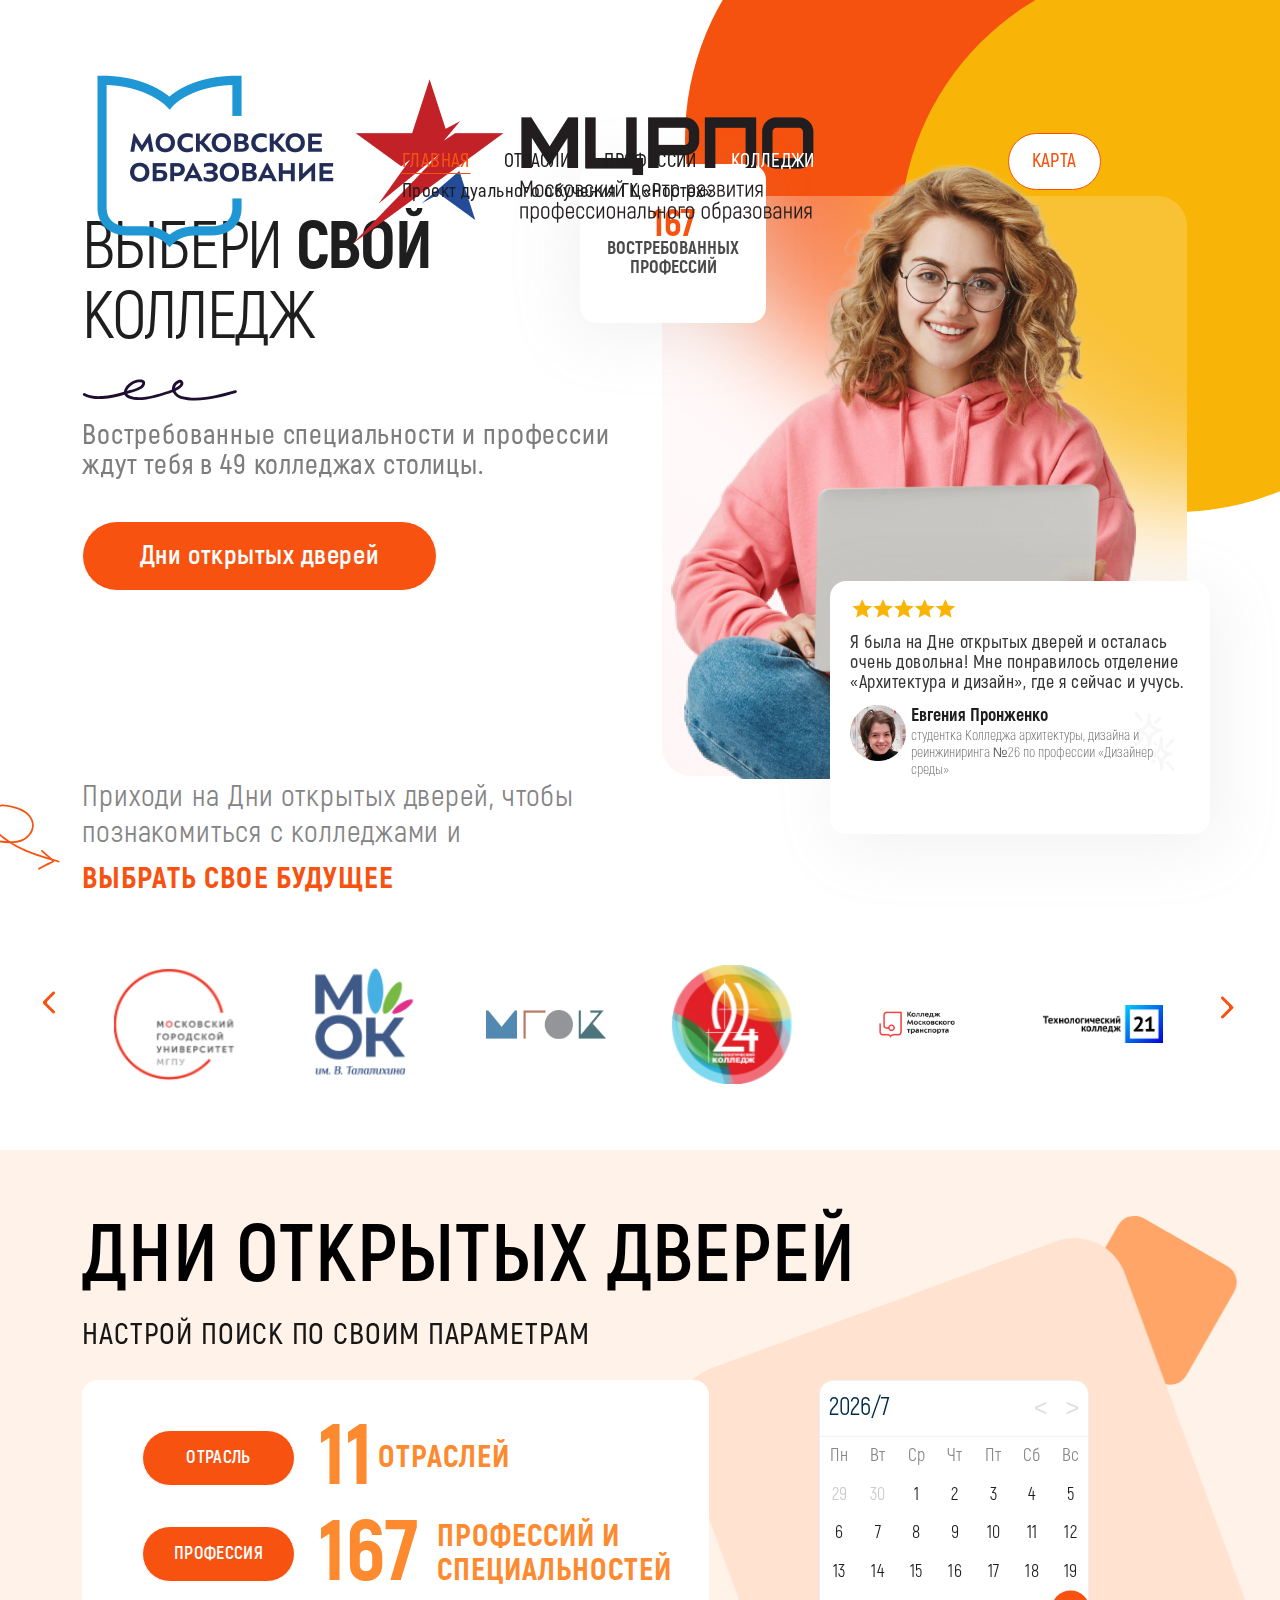
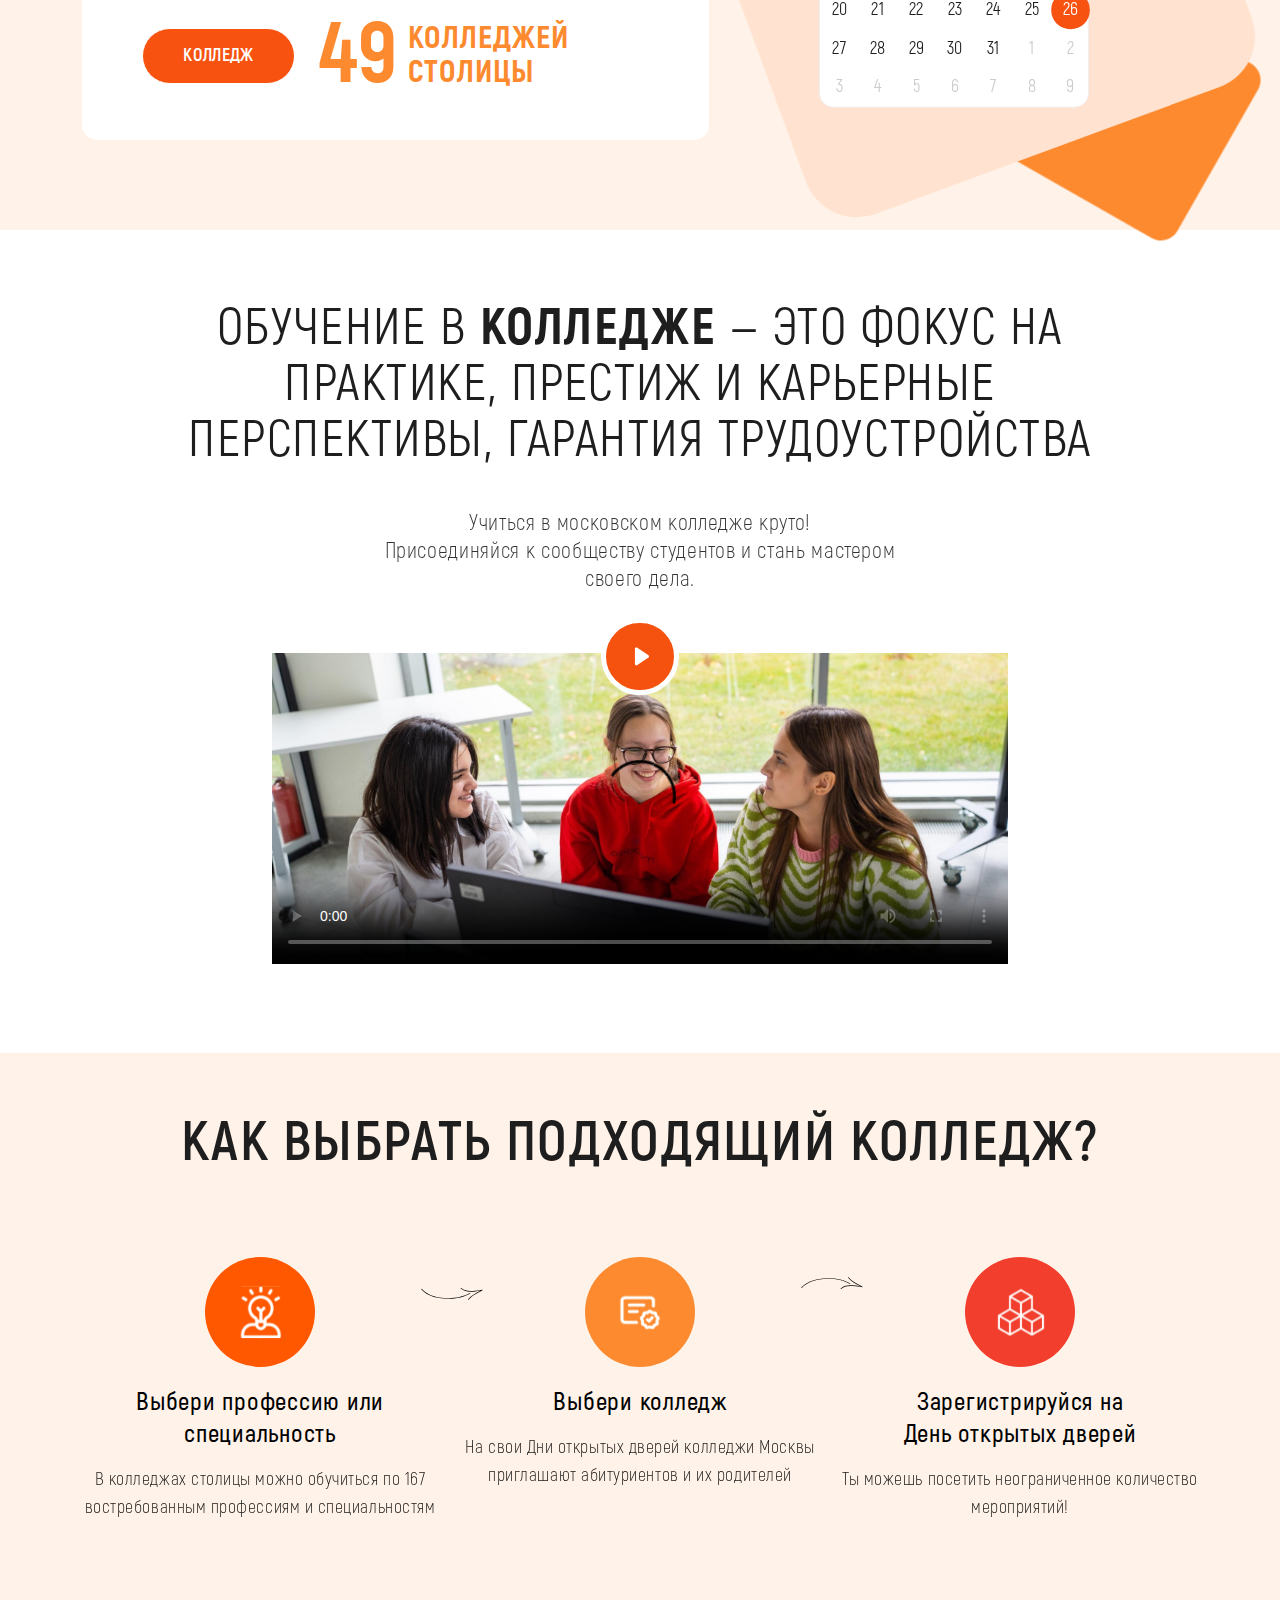
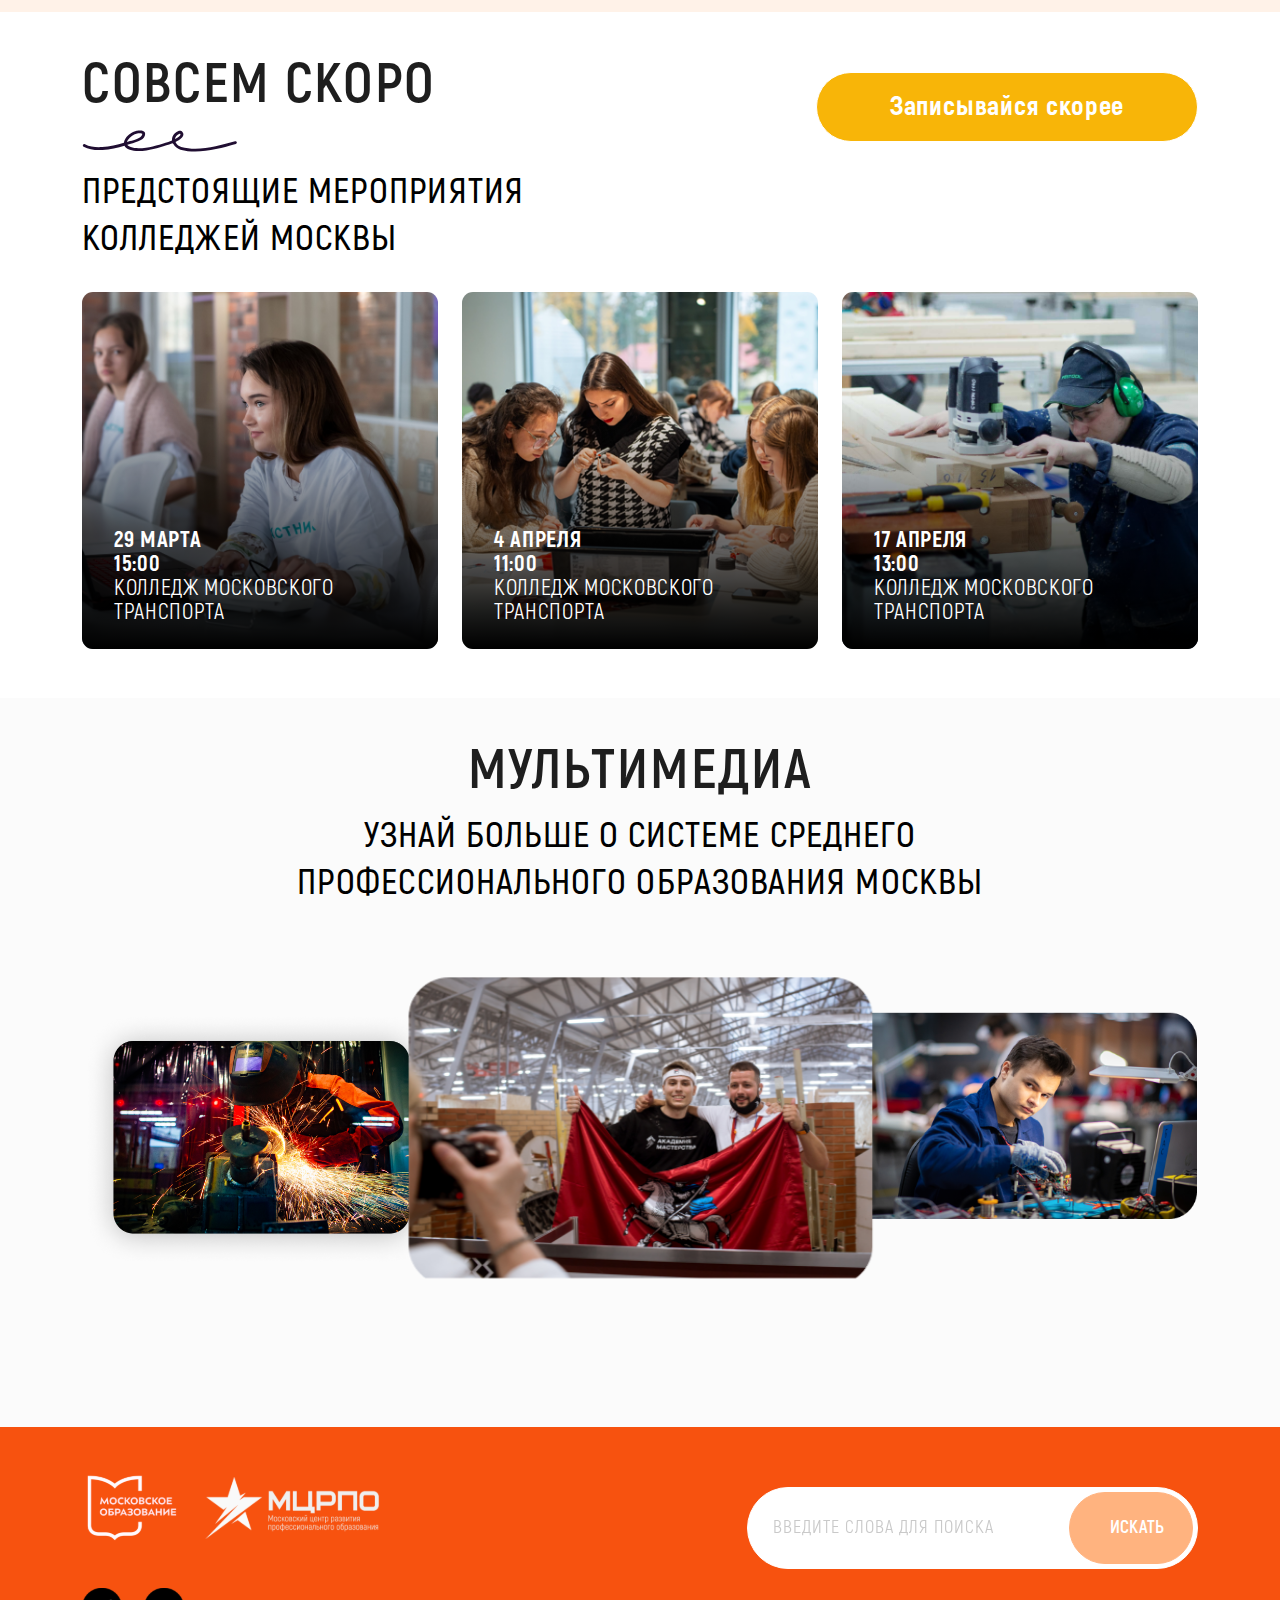
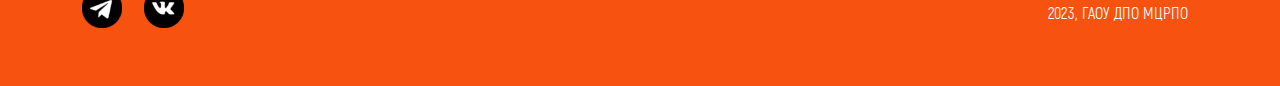
==== commit 73d8927e: "Merge remote-tracking branch 'origin/master'" ====
--- a/index.html
+++ b/index.html
@@ -781,4 +781,4 @@
 
 </body>
 
-</html>+</html>
--- a/assets/css/style.css
+++ b/assets/css/style.css
@@ -2252,14 +2252,20 @@
   padding: 30px;
 }
 .banner-block__header {
-  background: #FFFFFF;
-  border-radius: 8px;
   color: #244B98;
   font-size: 28px;
   font-family: 'Akrobat ExtraBold';
   text-transform: uppercase;
-  padding: 9px 20px 12px;
+  padding: 3px;
   margin-bottom: 20px;
+  display: inline;
+  background-color: #fff;
+  line-height: 58px;
+  outline: white solid 3px;
+  -moz-outline: white solid 3px;
+}
+.banner-block__text {
+  margin-top: 20px;
 }
 .banner-block__text p {
   font-size: 16px;
@@ -2508,4 +2514,18 @@
     font-size: 1.5em;
   }
 }
+.btn-more {
+  position: absolute;
+  bottom: 15px;
+  right: 30px;
+  background: #FFFFFF;
+  border-radius: 8px;
+  font-family: 'Akrobat SemiBold';
+  font-size: 16px;
+  color: #F7520F;
+}
+.btn-more:hover {
+  background-color: #F7520F;
+  color: #fff;
+}
 /*# sourceMappingURL=style.css.map */--- a/assets/css/calendar.css
+++ b/assets/css/calendar.css
@@ -0,0 +1,237 @@
+.calendar {
+    width: 280px;
+    height: 330px;
+}
+
+.calendar-modal {
+    display: none;
+    position: absolute;
+    background: #fdfdfd;
+    border: 1px solid #e8e8e8;
+}
+
+.calendar-modal .view {
+    box-shadow: 1px 2px 3px #ddd;
+}
+
+.calendar-inner {
+    position: relative;
+    z-index: 1;
+    -webkit-perspective: 1000;
+    -moz-perspective: 1000;
+    perspective: 1000;
+    -webkit-transform: perspective(1000px);
+    transform: perspective(1000px);
+    -webkit-transform-style: preserve-3d;
+    transform-style: preserve-3d;
+}
+
+.calendar-views {
+    -webkit-transform-style: preserve-3d;
+    transform-style: preserve-3d;
+}
+
+.calendar .view {
+    -webkit-backface-visibility: hidden;
+    backface-visibility: hidden;
+    position: absolute;
+    top: 0;
+    left: 0;
+    background: #fff;
+    *overflow: hidden;
+    -webkit-transition: .6s;
+    transition: .6s;
+    border-radius: 3px;
+}
+
+.calendar-d .view-month,
+.calendar-m .view-date {
+    -webkit-transform: rotateY(180deg);
+    transform: rotateY(180deg);
+    visibility: hidden;
+    z-index: 1;
+}
+
+.calendar-d .view-date,
+.calendar-m .view-month {
+    -webkit-transform: rotateY(0deg);
+    transform: rotateY(0deg);
+    visibility: visible;
+    z-index: 2;
+}
+
+.calendar-ct,
+.calendar-hd,
+.calendar-views .week,
+.calendar-views .days {
+    overflow: hidden;
+}
+
+.calendar-views {
+    width: 100%;
+}
+
+.calendar .view,
+.calendar-display,
+.calendar-arrow .prev,
+.calendar .date-items li {
+    float: left;
+}
+
+.calendar-arrow,
+.calendar-arrow .next {
+    float: right;
+}
+
+.calendar-ct {
+    height: 280px;
+}
+
+.calendar-hd {
+    padding: 10px 0;
+    height: 50px;
+    line-height: 30px;
+}
+
+.calendar-display {
+    font-size: 28px;
+    text-indent: 10px;
+    color: #002b4a !important;
+}
+
+.calendar-display > .m{
+    color: #002b4a !important;
+}
+
+
+.view-month .calendar-hd {
+    padding: 10px;
+}
+
+.calendar-arrow,
+.calendar-display {
+    color: #ddd;
+}
+
+.calendar li[disabled] {
+    color: #bbb;
+}
+
+.calendar li.old[disabled],
+.calendar li.new[disabled] {
+    color: #eee;
+}
+
+.calendar-display .m,
+.calendar-views .week,
+.calendar-display:hover,
+.calendar-arrow span:hover {
+    color: #888;
+}
+
+.calendar-views .days .old,
+.calendar-views .days .new {
+    color: #ccc
+}
+
+.calendar-arrow span,
+.calendar-views .days li[data-calendar-day],
+.calendar-views .view-month li[data-calendar-month] {
+    cursor: pointer;
+}
+
+.calendar li[disabled] {
+    cursor: not-allowed;
+}
+
+.calendar-arrow {
+    width: 50px;
+    margin-right: 10px;
+}
+
+.calendar-arrow span {
+    font: 500 26px sans-serif;
+}
+
+.calendar ol li {
+    position: relative;
+    float: left;
+    text-align: center;
+    border-radius: 50%;
+}
+
+.calendar .week li,
+.calendar .days li {
+    width: 40px;
+    height: 40px;
+    line-height: 40px;
+    font-size: 0.8em;
+}
+
+.calendar .month-items li {
+    width: 70px;
+    height: 70px;
+    line-height: 70px;
+}
+
+.calendar .days li[data-calendar-day]:hover,
+.calendar .view-month li[data-calendar-month]:hover {
+    background: #eee;
+}
+
+.calendar .calendar-views .now {
+    color: #fff;
+    background: #ce112d!important;
+}
+
+.calendar .calendar-views .selected {
+    color: #ce112d;
+    background: #ff98a7!important;
+}
+
+.calendar .calendar-views .dot {
+    position: absolute;
+    left: 50%;
+    bottom: 4px;
+    margin-left: -2px;
+    width: 4px;
+    height: 4px;
+    background: #ce112d;
+    border-radius: 50%;
+}
+
+.calendar-views .now .dot {
+    background: #fff;
+}
+
+.calendar .date-items {
+    width: 300%;
+    margin-left: -100%;
+}
+
+.calendar-label {
+    display: none;
+    position: absolute;
+    top: 50%;
+    left: 50%;
+    z-index: 2;
+    padding: 5px 10px;
+    line-height: 22px;
+    color: #fff;
+    background: #000;
+    border-radius: 3px;
+    opacity: .7;
+    filter: alpha(opacity=70);
+}
+
+.calendar-label i {
+    display: none;
+    position: absolute;
+    left: 50%;
+    bottom: -12px;
+    width: 0;
+    height: 0;
+    margin-left: -3px;
+    border: 6px solid transparent;
+    border-top-color: #000;
+}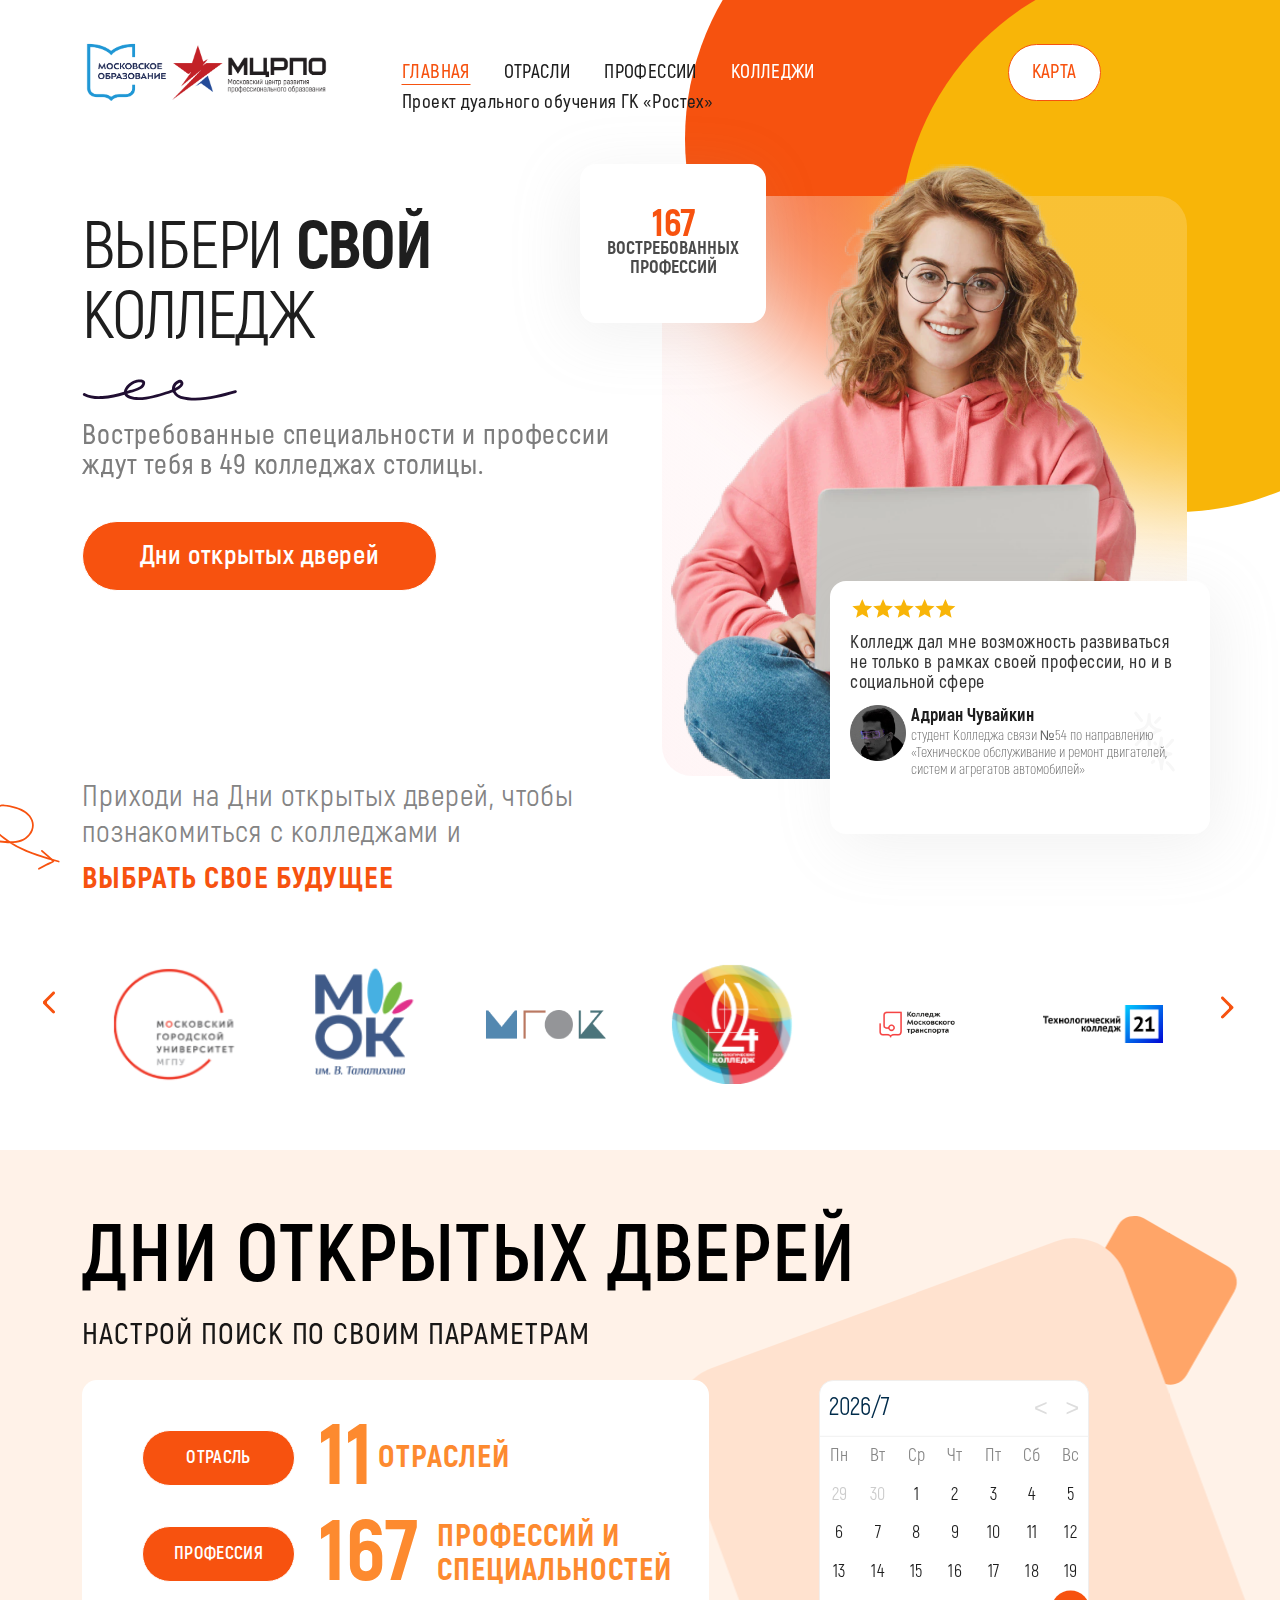
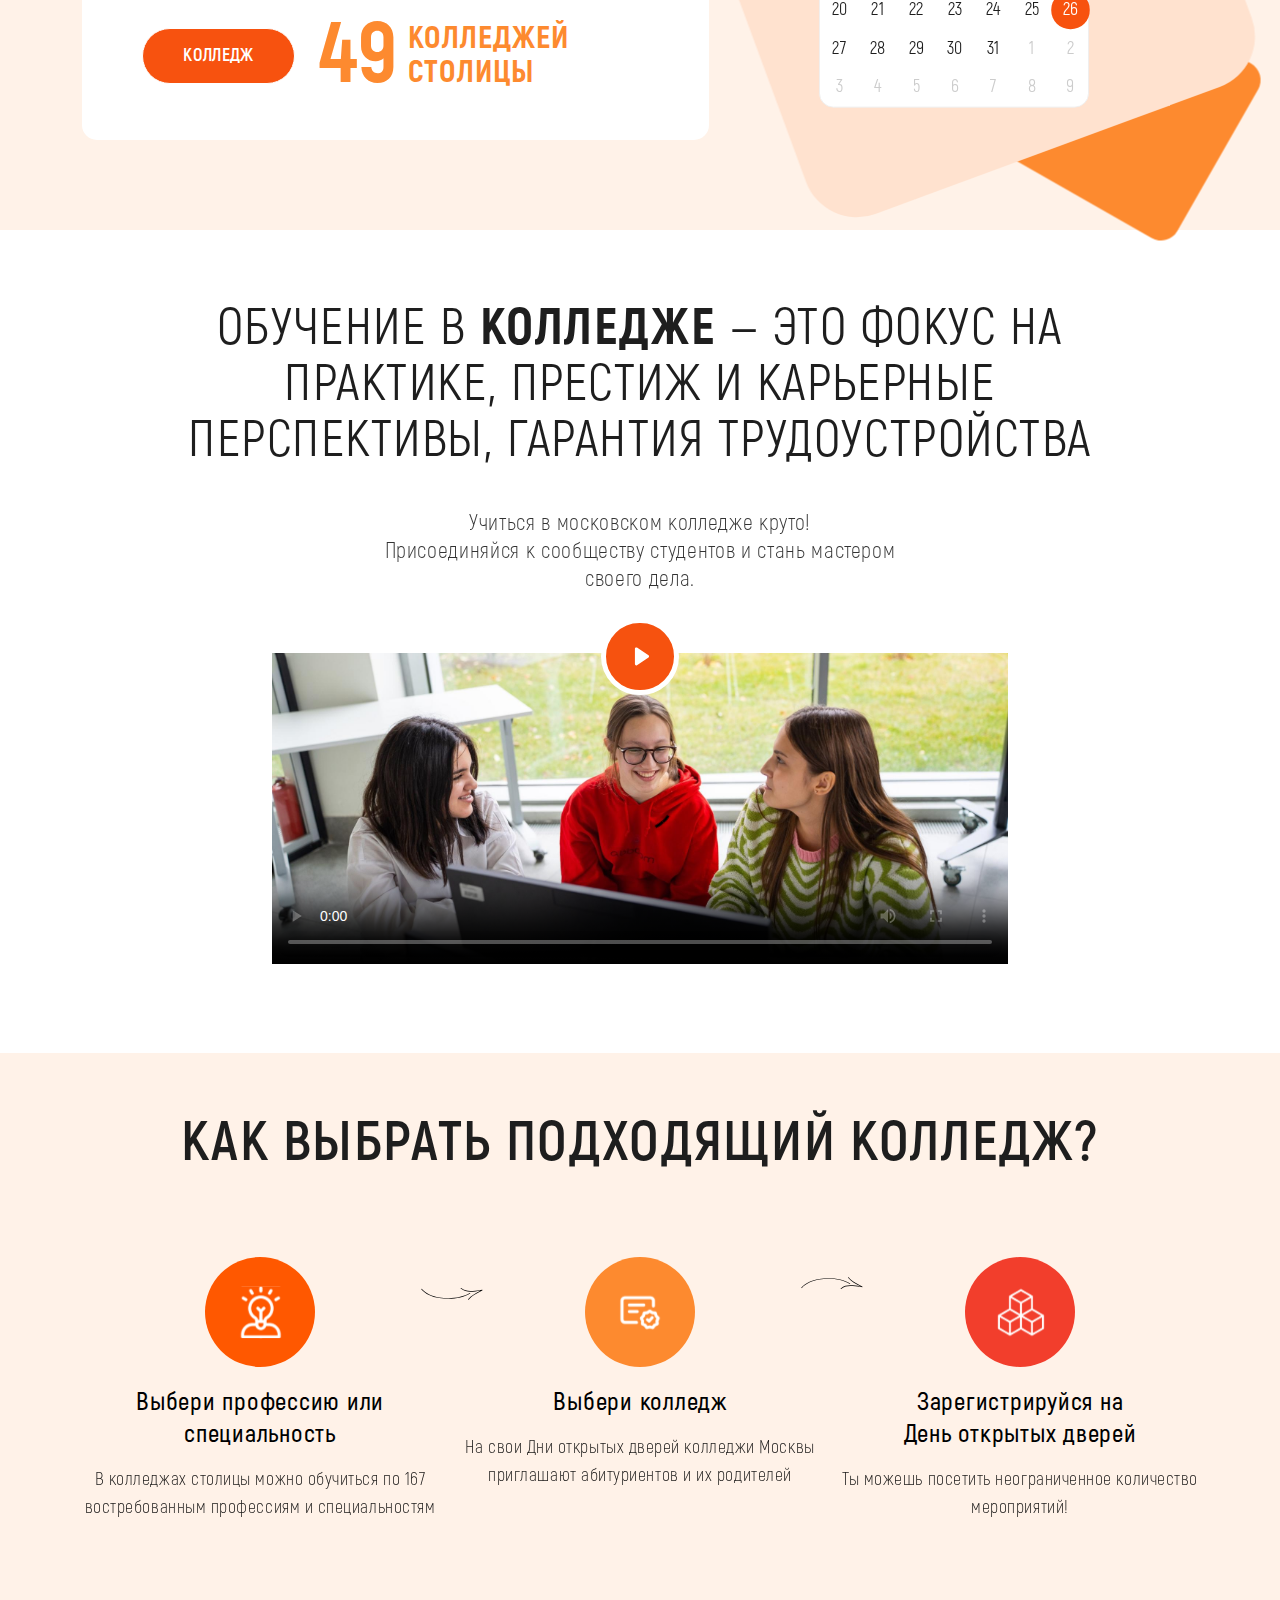
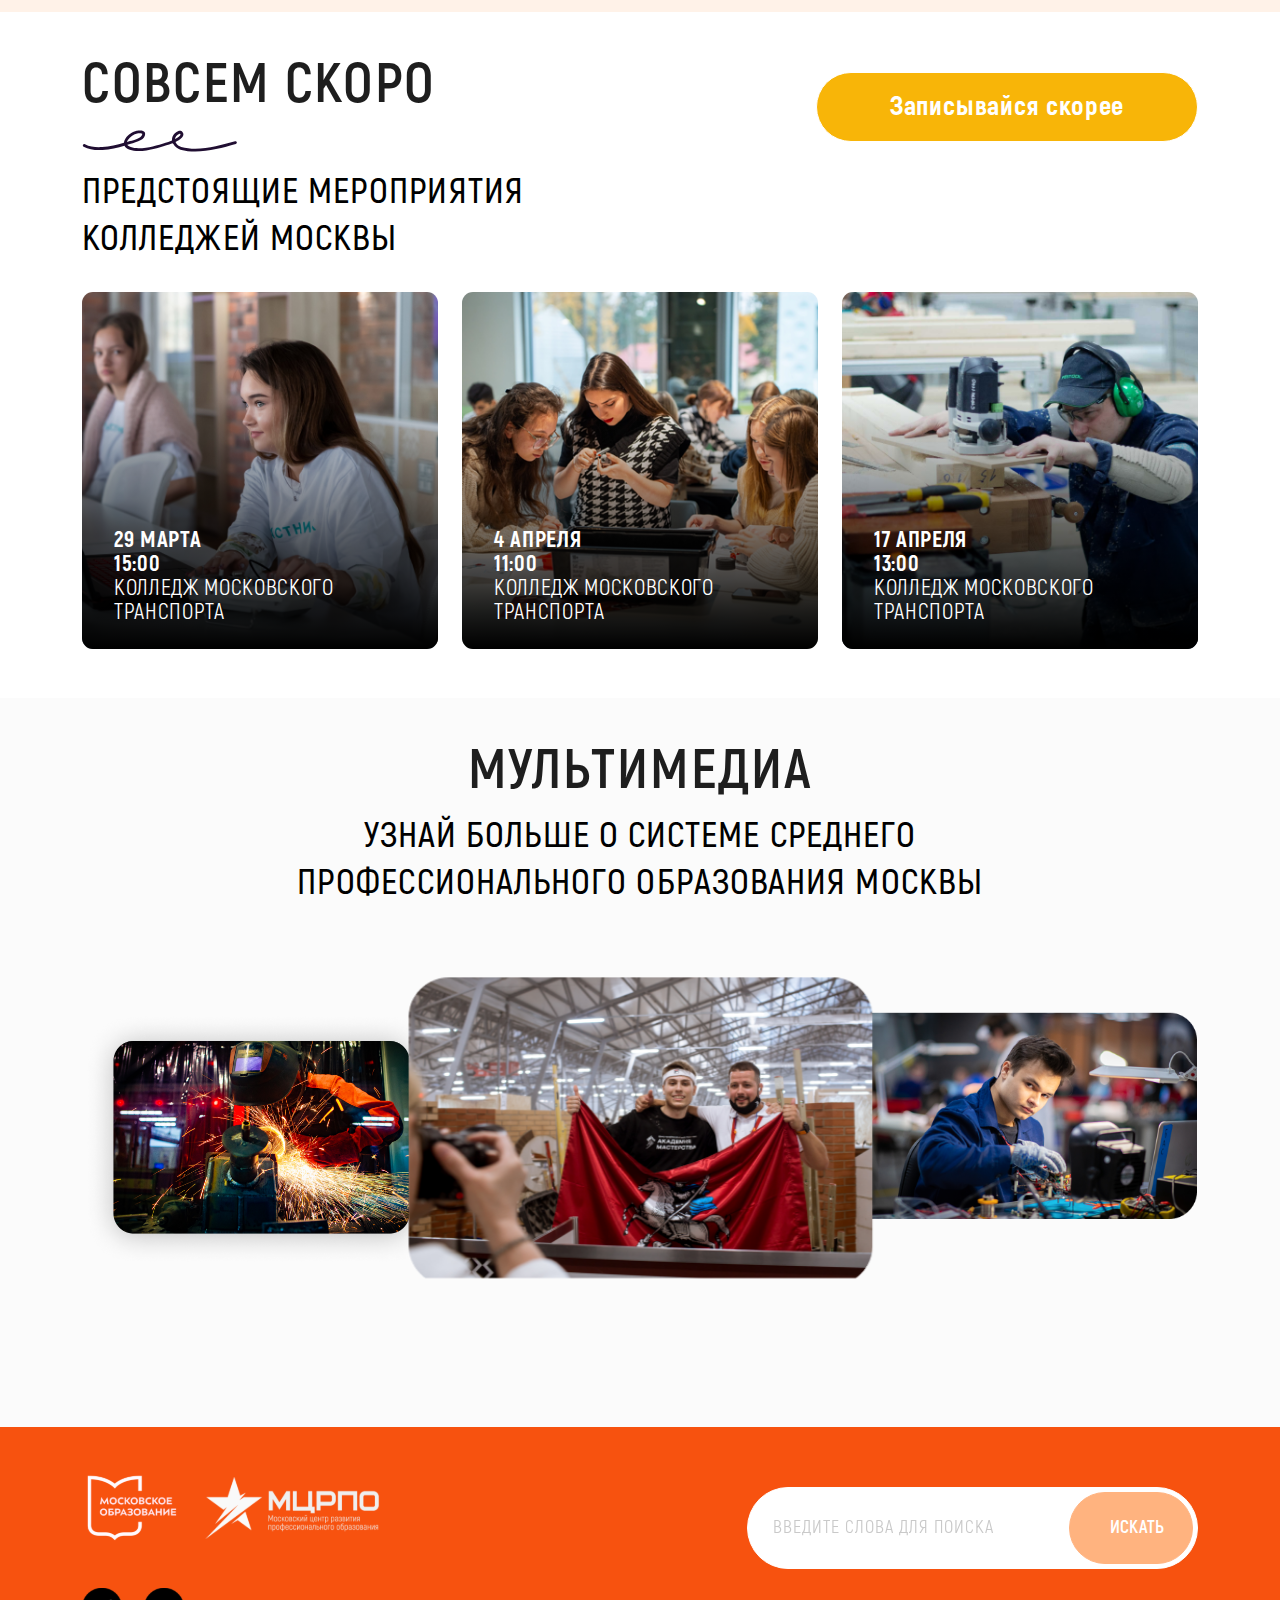
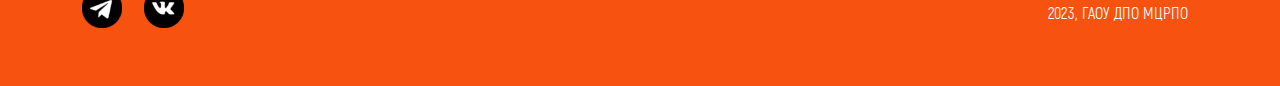
==== commit 11d79d2d: "fix: логотипы на Главной + правка скрипта Календаря" ====
--- a/index.html
+++ b/index.html
@@ -22,8 +22,8 @@
             <div class="align-items-center">
                 <nav class="navbar navbar-expand-lg z-10 d-flex w-100">
                     <div class="col-xl-3 col-lg-3 d-flex align-items-center justify-content-start">
-                        <a href="https://www.mos.ru/donm/"><img src="assets/img/mosobr_logo.png" alt=""></a>
-                        <a href="https://mcrpo.ru/"><img src="assets/img/mcrpo_logo.png" alt=""></a>
+                        <a href="https://www.mos.ru/donm/"><img width="89px" src="assets/img/mosobr_logo.png" alt=""></a>
+                        <a href="https://mcrpo.ru/"><img width="156px" src="assets/img/mcrpo_logo.png" alt=""></a>
                     </div>
                     <button class="navbar-toggler collapsed position-relative" type="button" data-toggle="collapse" data-target="#navbarSupportedContent" aria-controls="navbarSupportedContent" aria-expanded="false" aria-label="Toggle navigation">
                         <span class="icon-bar top-bar"></span>
--- a/assets/css/style.css
+++ b/assets/css/style.css
@@ -2384,14 +2384,14 @@
   list-style-type: none;
   margin-left: 0;
   padding-left: 0;
-  margin-bottom: 130px;
 }
 .rostex .profession-list li {
-  margin-bottom: 30px;
+  margin-bottom: 20px;
 }
 .rostex .profession-list span {
   color: #F7520F;
   margin-right: 25px;
+  font-family: 'Akrobat Bold';
 }
 .rostex .panels-block {
   margin-bottom: 130px;
@@ -2433,6 +2433,57 @@
 }
 .rostex .panels-group-two .col-sm-12 {
   display: flex;
+}
+.rostex-banner {
+  width: 100%;
+  display: inline-block;
+  position: relative;
+  text-decoration: none;
+  background-image: url('../img/rostex-banner.png');
+  background-repeat: no-repeat;
+  background-size: contain;
+  padding: 30px 50px;
+}
+.rostex-banner p {
+  font-family: 'Akrobat Regular';
+  font-size: 44px;
+  line-height: 110%;
+  color: #FCFDFF;
+}
+.rostex-banner .small {
+  font-family: 'Akrobat Regular';
+  font-size: 18px;
+  line-height: 110%;
+  color: #FFFFFF;
+}
+.rostex-items {
+  margin-bottom: 50px;
+}
+.rostex-items img {
+  width: 100%;
+}
+.rostex-items p {
+  margin-top: 30px;
+  font-family: 'Akrobat Regular';
+  font-size: 22px;
+  line-height: 140%;
+  color: #000000;
+}
+.section {
+  margin-top: 110px;
+}
+.section h2,
+.section .bold {
+  font-family: 'Akrobat Bold';
+}
+.section .fs-22 {
+  font-size: 22px;
+}
+.section .fs-32 {
+  font-size: 32px;
+}
+.section .orange {
+  color: #F6520F;
 }
 #demo html {
   color: #333 !important;
@@ -2499,6 +2550,9 @@
 #demo p {
   margin: 0 !important;
 }
+.calendar-label p {
+  margin-bottom: 0px !important;
+}
 #demo input {
   margin: 10px 0 !important;
   height: 28px !important;
@@ -2528,4 +2582,32 @@
   background-color: #F7520F;
   color: #fff;
 }
+.calendar-block {
+  margin-bottom: 130px;
+  display: flex;
+}
+.calendar-block #demo {
+  width: 100% !important;
+}
+.calendar-profession-block {
+  background: #FFFFFF;
+  border: 1px solid #EEEEEE;
+  box-shadow: 0px 4px 4px rgba(228, 228, 228, 0.25);
+  border-radius: 16px;
+  padding: 20px 30px;
+}
+.calendar-profession-block p {
+  font-family: 'Akrobat SemiBold';
+  font-size: 20px;
+  line-height: 140%;
+  color: #333333;
+}
+.calendar-profession-block li {
+  font-family: 'Akrobat Regular';
+  font-size: 18px;
+  margin-bottom: 10px;
+}
+h3 {
+  padding-left: 0;
+}
 /*# sourceMappingURL=style.css.map */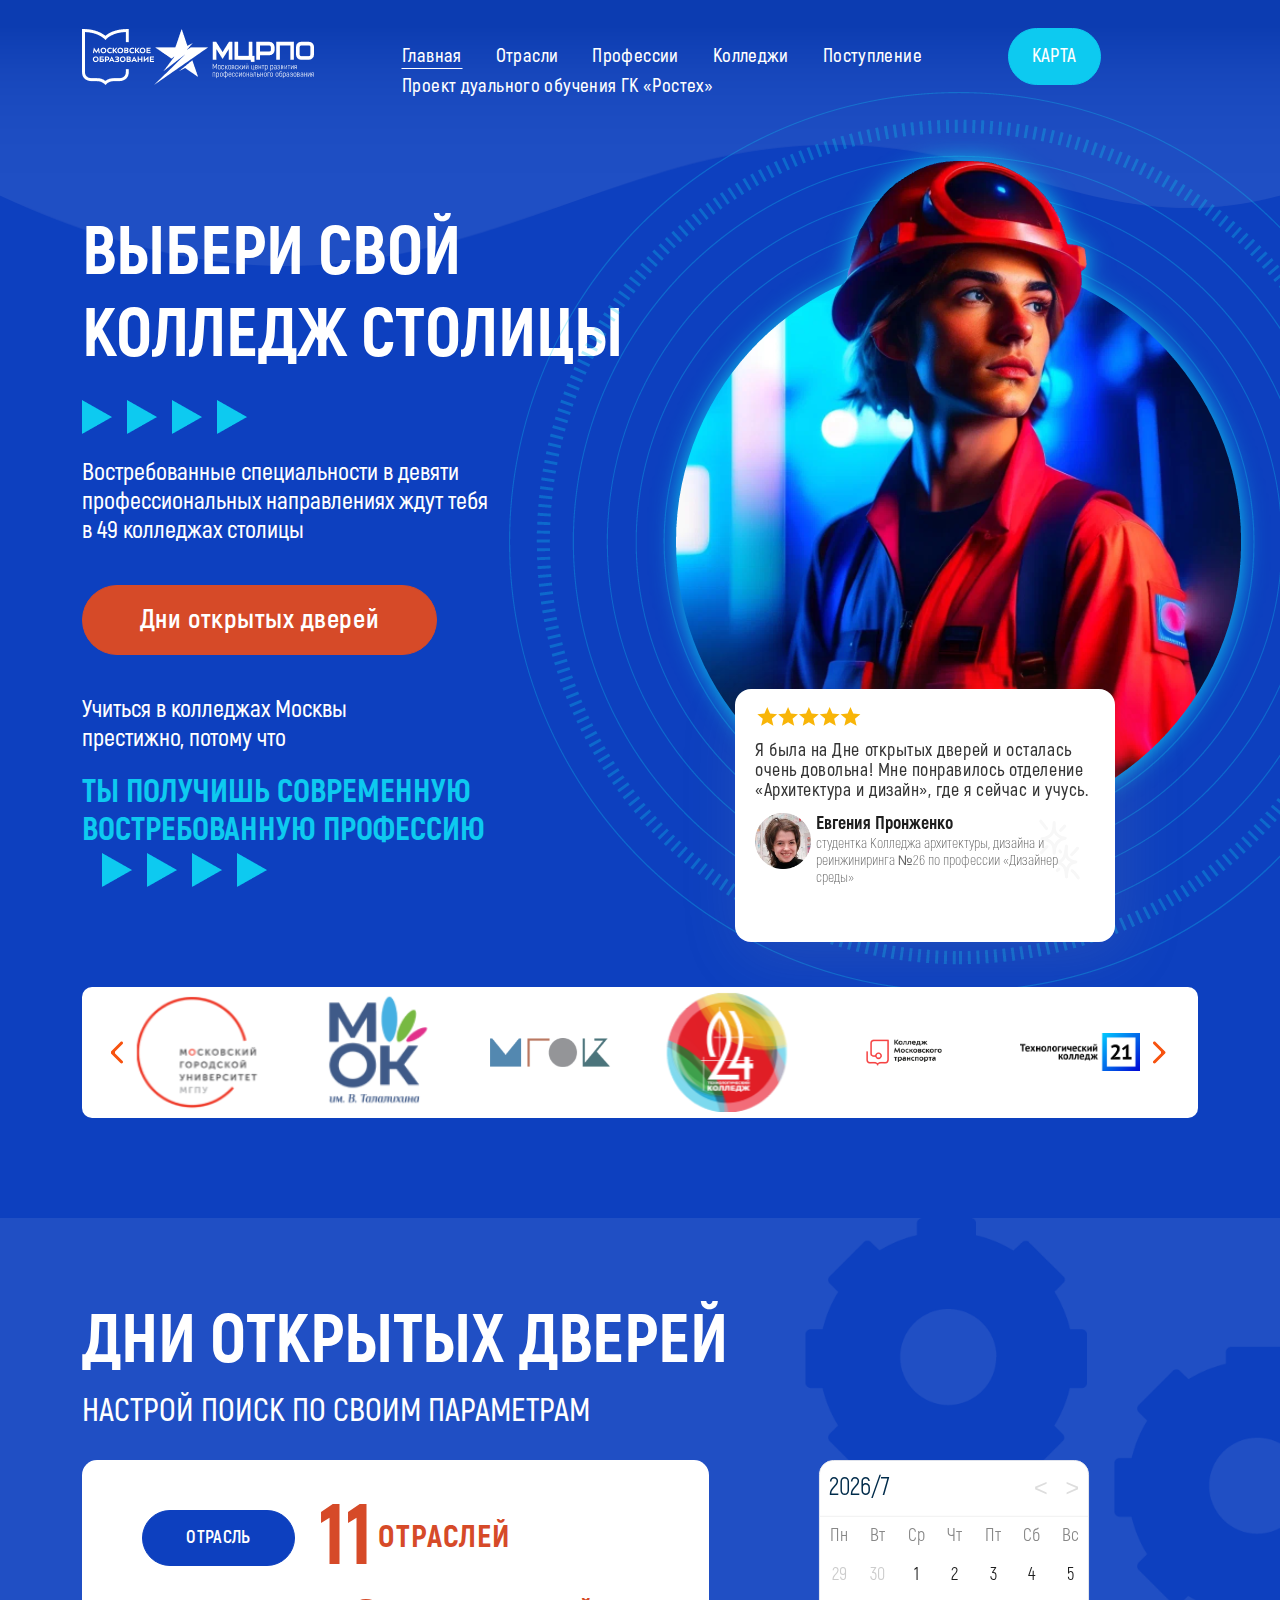
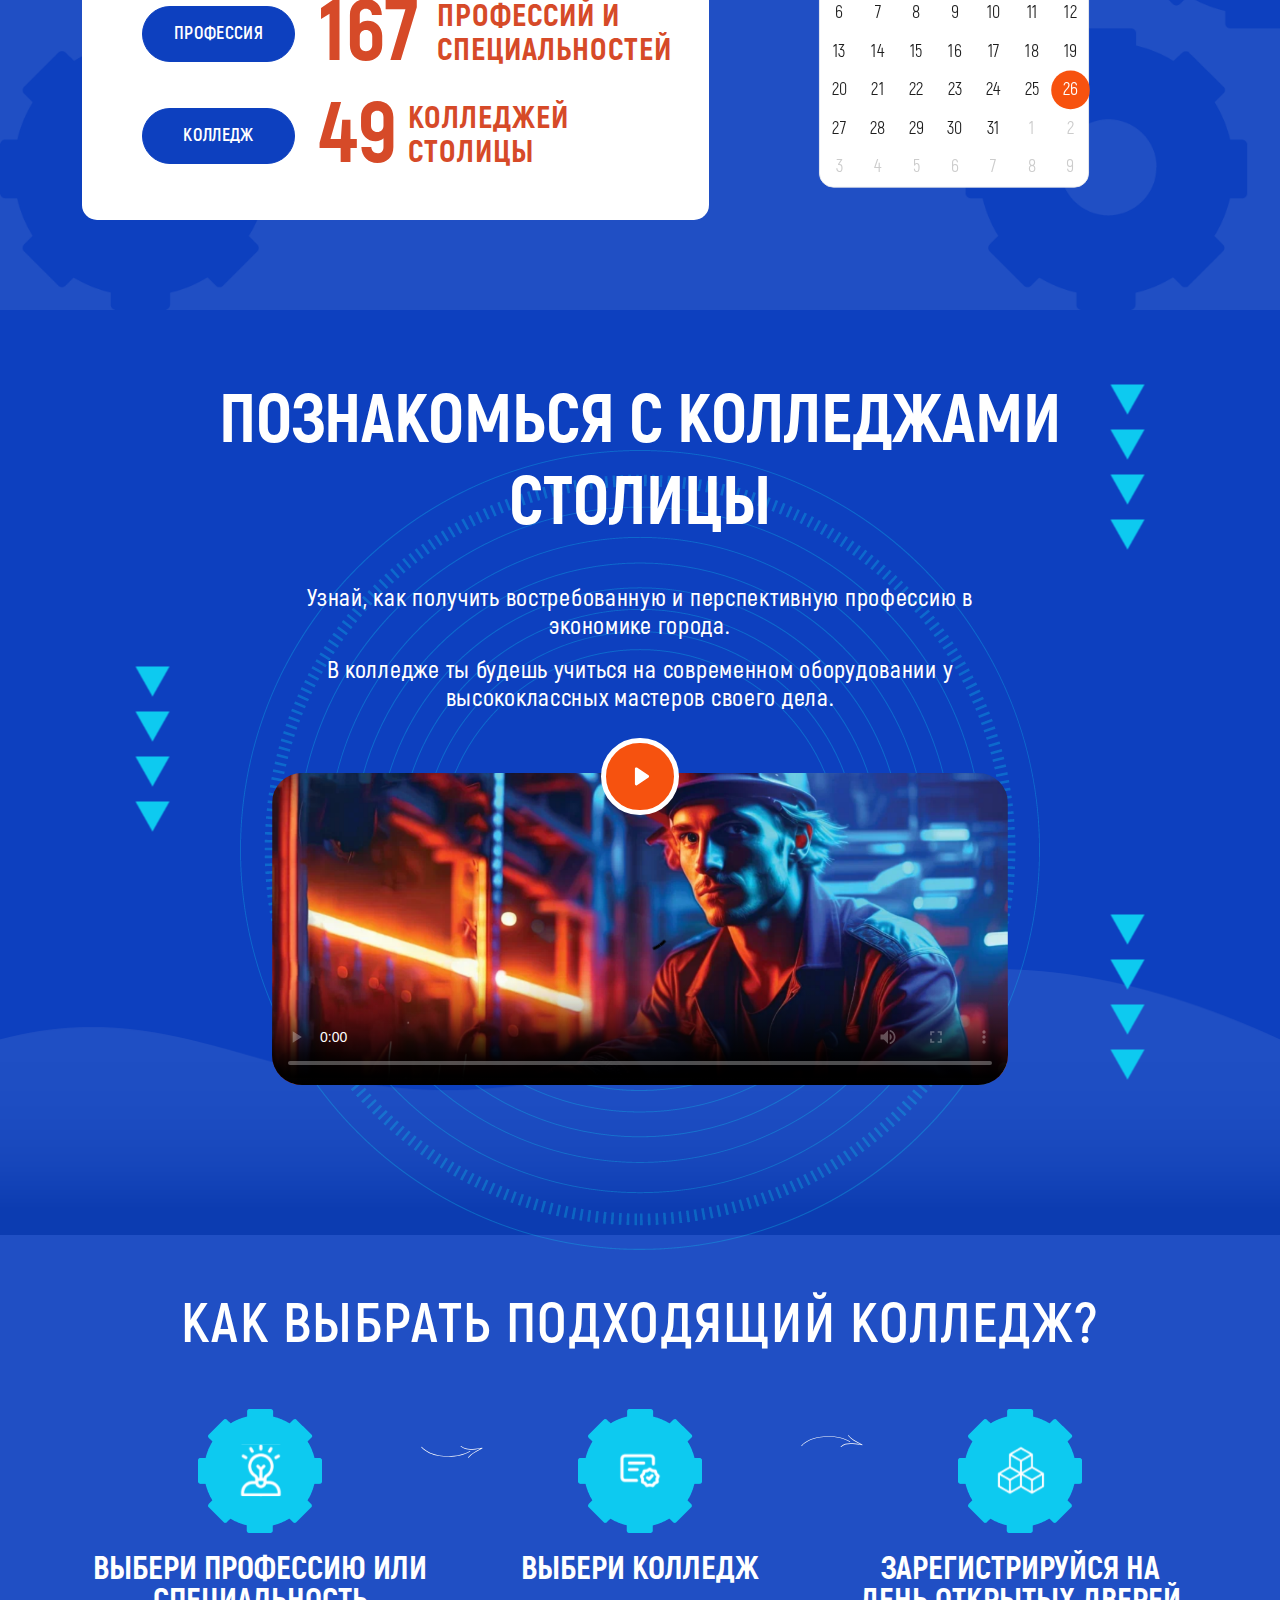
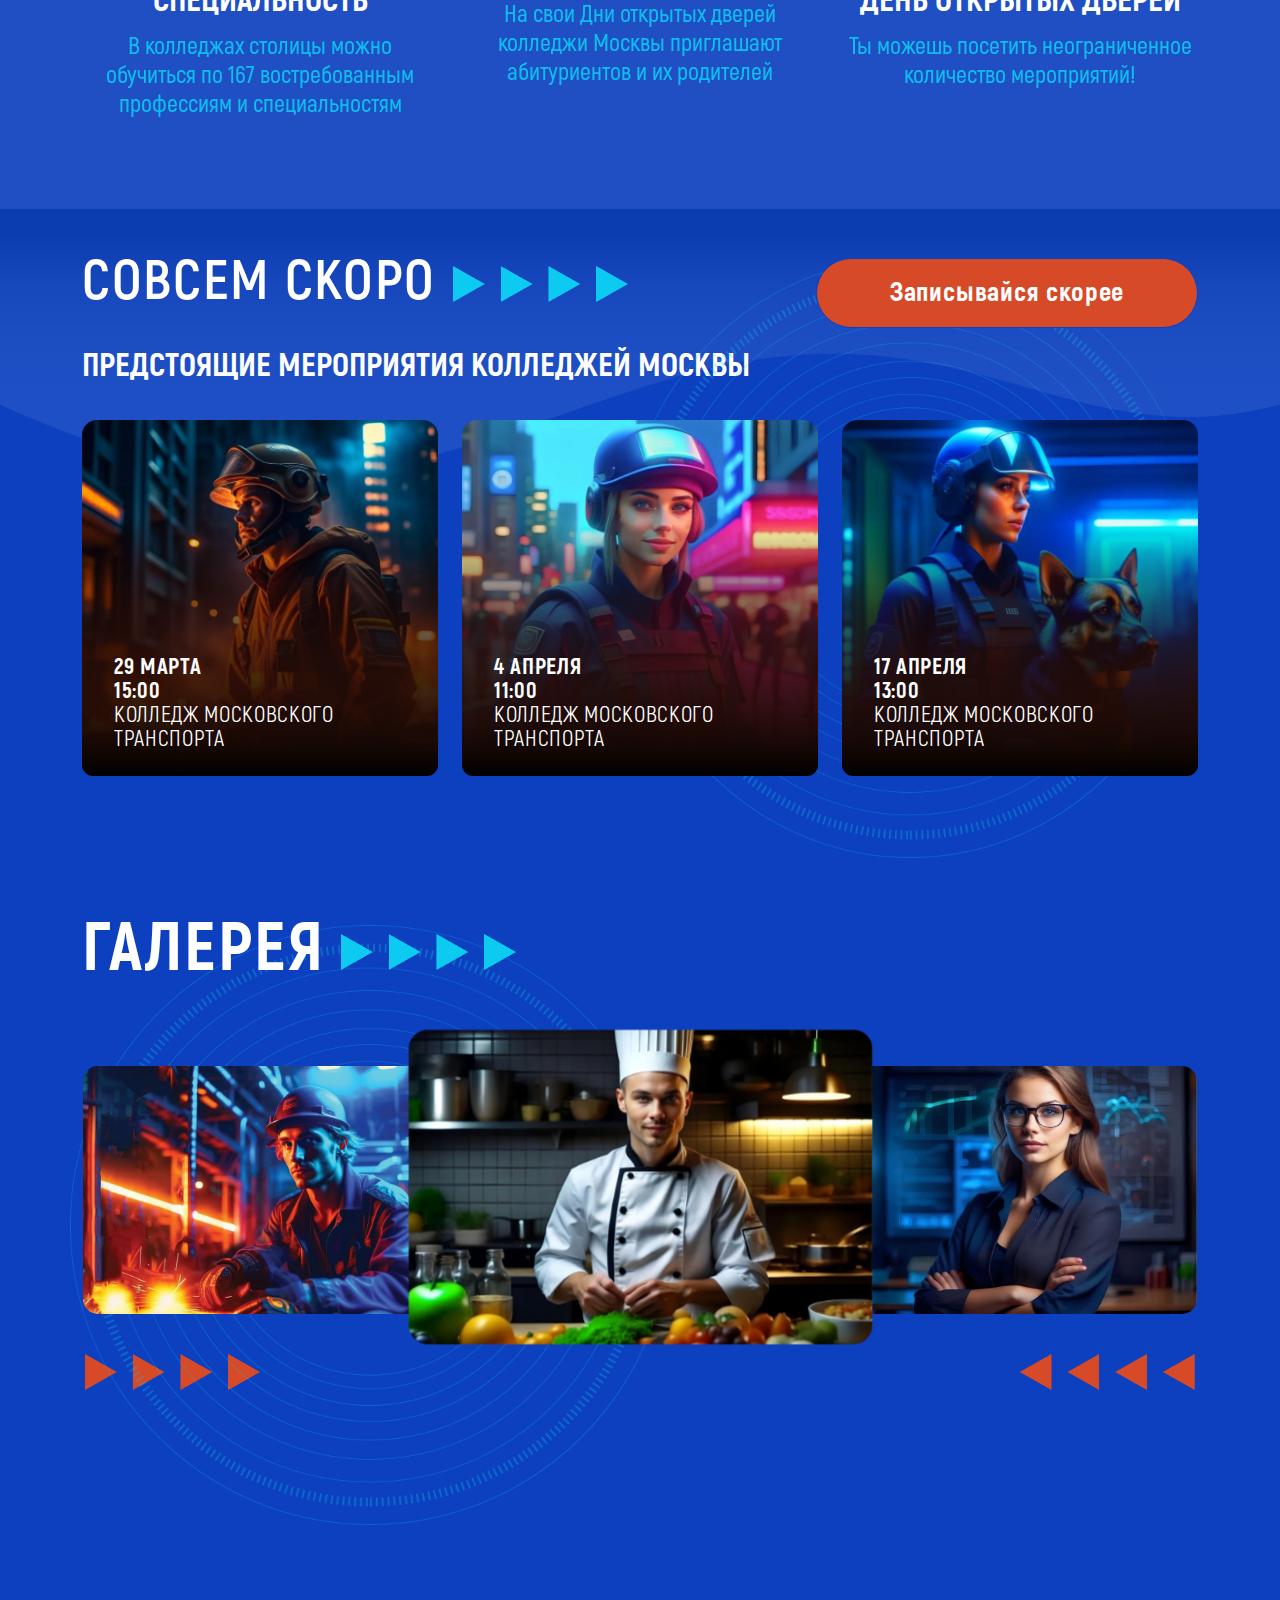
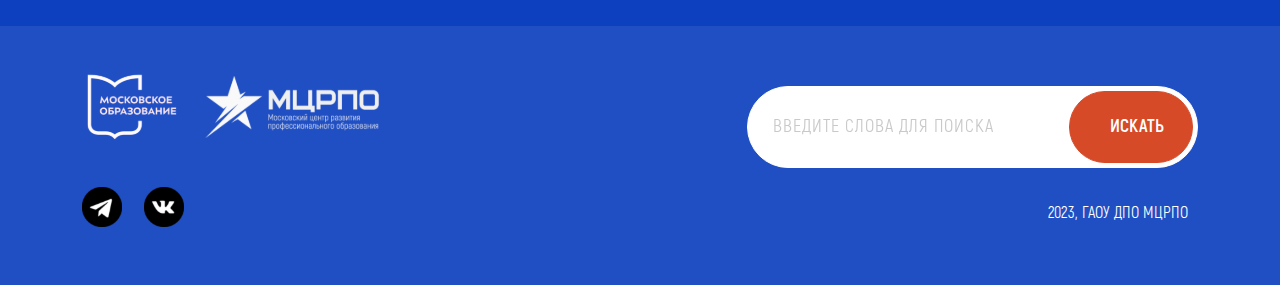
==== commit 0a605340: "feat: новая версия Главной ДОД" ====
--- a/index.html
+++ b/index.html
@@ -22,8 +22,8 @@
             <div class="align-items-center">
                 <nav class="navbar navbar-expand-lg z-10 d-flex w-100">
                     <div class="col-xl-3 col-lg-3 d-flex align-items-center justify-content-start">
-                        <a href="https://www.mos.ru/donm/"><img width="89px" src="assets/img/mosobr_logo.png" alt=""></a>
-                        <a href="https://mcrpo.ru/"><img width="156px" src="assets/img/mcrpo_logo.png" alt=""></a>
+                        <a href="https://www.mos.ru/donm/"><img width="72px" src="assets/img/logo-mosobr.png" alt=""></a>
+                        <a href="https://mcrpo.ru/"><img width="160px" src="assets/img/logo-mcrpo.png" alt=""></a>
                     </div>
                     <button class="navbar-toggler collapsed position-relative" type="button" data-toggle="collapse" data-target="#navbarSupportedContent" aria-controls="navbarSupportedContent" aria-expanded="false" aria-label="Toggle navigation">
                         <span class="icon-bar top-bar"></span>
@@ -33,10 +33,11 @@
 
                     <div class="collapse navbar-collapse" id="navbarSupportedContent">
                         <div class="col-xl-8 col-lg-7 d-flex justify-content-evenly navbar-list-1 position-relative">
-                            <a href="/index.html" class="active">ГЛАВНАЯ</a>
-                            <a href="/otrasli.html">ОТРАСЛИ</a>
-                            <a href="/professii.html">ПРОФЕССИИ</a>
-                            <a href="/college.html" class="spec-menu"  style="color: white">КОЛЛЕДЖИ</a>
+                            <a href="/index.html" class="active">Главная</a>
+                            <a href="/otrasli.html">Отрасли</a>
+                            <a href="/professii.html">Профессии</a>
+                            <a href="/college.html">Колледжи</a>
+                            <a href="/college.html">Поступление</a>
 
                             <a href="/rostex.html" class="rostex-menu">Проект дуального обучения ГК «Ростех»</a>
                         </div>
@@ -134,22 +135,29 @@
             <div class="row">
                 <div class="col-lg-6 col-6 mt-5 left-top-block">
                     <div class="title">
-                        ВЫБЕРИ <span style="font-family: 'Akrobat ExtraBold', sans-serif">СВОЙ</span> <br> КОЛЛЕДЖ
-                    </div>
-                    <div class="zigzag"><img src="assets/img/vector.svg" alt=""></div>
-                    <div class="subtitle">Востребованные специальности и профессии ждут тебя в 49 колледжах столицы.</div>
+                        ВЫБЕРИ СВОЙ<br>
+                        КОЛЛЕДЖ СТОЛИЦЫ
+                    </div>
+                    <div class="zigzag"><img src="assets/img/arrows-right.png" alt=""></div>
+                    <div class="subtitle">
+                        Востребованные специальности в девяти<br>
+                        профессиональных направлениях ждут тебя<br>
+                        в 49 колледжах столицы
+                    </div>
                     <a href="/index.html#open-doors" class="button btn-open-door btn-open-door__long">Дни открытых дверей</a>
+                    <div class="subtitle" style="margin-top: 40px; margin-bottom: 20px">
+                        Учиться в колледжах Москвы<br>
+                        престижно, потому что
+                    </div>
+                    <div class="spec-text">
+                        ТЫ ПОЛУЧИШЬ СОВРЕМЕННУЮ<br>
+                        ВОСТРЕБОВАННУЮ ПРОФЕССИЮ
+                        <img src="assets/img/arrows-right.png" alt="">
+                    </div>
                 </div>
                 <div class="col-lg-6 col-6 d-flex justify-content-center position-relative girl-block">
                     <div class="girl-group">
-                        <div class="sticker">
-<!--                            <div class="smile-image"></div>-->
-                            <span class="smile-image-text-1" style="font-family: 'Akrobat ExtraBold', sans-serif; font-size: 38px">167</span>
-                            <div class="smile-image-text-2" style="font-family: 'Akrobat ExtraBold', sans-serif; font-size: 18px; line-height: 107.5%; opacity: 0.8; color: #1E1E1E; text-align: center;">ВОСТРЕБОВАННЫХ ПРОФЕССИЙ</div>
-                        </div>
                         <div class="girl-background"></div>
-                        <img src="assets/img/girl.png" alt="" style="position: relative; z-index: 6">
-
                         <div class="feedback-group">
                             <div id="owl-carousel-feedback" class="owl-carousel">
                                 <div class="element">
@@ -224,18 +232,6 @@
                                 </div>
                             </div>
                         </div>
-                    </div>
-                </div>
-            </div>
-
-            <div class="row">
-                <div class="col-xl-6 col-lg-6 col-md-12 col-xs-12 block-college">
-                    <div class="font-regular-30-grey">
-                        Приходи на Дни открытых дверей, чтобы познакомиться с колледжами и
-                    </div>
-                    <div class="font-extra-30-orange" style="position: relative; margin-top: 7px;">
-                        <div class="arrow"></div>
-                        ВЫБРАТЬ СВОЕ БУДУЩЕЕ
                     </div>
                 </div>
             </div>
@@ -369,14 +365,16 @@
         <div class="container">
             <div class="row">
                 <div class="col-12" style="position: relative">
-                    <div id="owl-carousel-header" class="owl-carousel owl-theme">
-                        <a href="" target="_blank"><img alt="" src="assets/img/college-mgpu.png"></a>
-                        <a href="" target="_blank"><img alt="" src="assets/img/college-mok.png"></a>
-                        <a href="" target="_blank"><img alt="" src="assets/img/college-mgok.png"></a>
-                        <a href="" target="_blank"><img alt="" src="assets/img/college-24.png"></a>
-                        <a href="" target="_blank"><img alt="" src="assets/img/college-transport.png"></a>
-                        <a href="" target="_blank"><img alt="" src="assets/img/college-tehno.png"></a>
-                        <a href="" target="_blank"><img alt="" src="assets/img/college-k54.png"></a>
+                    <div class="top-slider__inner">
+                        <div id="owl-carousel-header" class="owl-carousel owl-theme">
+                            <a href="" target="_blank"><img alt="" src="assets/img/college-mgpu.png"></a>
+                            <a href="" target="_blank"><img alt="" src="assets/img/college-mok.png"></a>
+                            <a href="" target="_blank"><img alt="" src="assets/img/college-mgok.png"></a>
+                            <a href="" target="_blank"><img alt="" src="assets/img/college-24.png"></a>
+                            <a href="" target="_blank"><img alt="" src="assets/img/college-transport.png"></a>
+                            <a href="" target="_blank"><img alt="" src="assets/img/college-tehno.png"></a>
+                            <a href="" target="_blank"><img alt="" src="assets/img/college-k54.png"></a>
+                        </div>
                     </div>
                 </div>
             </div>
@@ -427,14 +425,10 @@
                     <div class="col-xl-5 col-lg-5 col-md-12 col-sm-12 position-relative">
                         <div class="open-doors__picture">
                             <div class="open-doors__first-block">
-<!--                                <img src="assets/img/opendoor-girl-block.svg" alt="">-->
                                 <div id="demo" style="width: 100%">
                                     <div id="ca"></div>
                                 </div>
                             </div>
-                            <div class="open-doors__second-block"><img src="assets/img/opendoor-second-block.svg" alt=""></div>
-                            <div class="open-doors__third-block"><img src="assets/img/opendoor-third-block.svg" alt=""></div>
-                            <div class="open-doors__fourth-block"><img src="assets/img/opendoor-fourth-block.svg" alt=""></div>
                         </div>
                     </div>
 
@@ -444,23 +438,29 @@
     </section>
 
     <section class="about">
-        <div class="container">
+        <div class="container position-relative">
             <div class="row">
                 <div class="col-12">
+                    <img class="video-background" src="assets/img/background-circle.png" alt="">
+                    <img class="about-background about-background-1" src="assets/img/arrows-right.png" alt="">
+                    <img class="about-background about-background-2" src="assets/img/arrows-right.png" alt="">
+                    <img class="about-background about-background-3" src="assets/img/arrows-right.png" alt="">
                     <div class="offset-1 col-10 section-title">
-                        ОБУЧЕНИЕ В <span class="font-extra-bold">КОЛЛЕДЖЕ</span> — ЭТО ФОКУС НА ПРАКТИКЕ, ПРЕСТИЖ И КАРЬЕРНЫЕ ПЕРСПЕКТИВЫ, ГАРАНТИЯ ТРУДОУСТРОЙСТВА
+                        ПОЗНАКОМЬСЯ С КОЛЛЕДЖАМИ СТОЛИЦЫ
                     </div>
                     <div class="row">
-                        <div class="col-lg-6 offset-lg-3 col-md-6 offset-md-3 col-sm-12 offset-sm-0">
-                            <div class="section-subtitle font-extra-bold">Учиться в московском колледже круто!<br> Присоединяйся к сообществу студентов и стань мастером своего дела.</div>
+                        <div class="col-lg-8 offset-lg-2 col-md-8 offset-md-2 col-sm-12 offset-sm-0">
+                            <div class="section-subtitle">
+                                <p>Узнай, как получить востребованную и перспективную профессию в экономике города.</p>
+                                <p>В колледже ты будешь учиться на современном оборудовании у высококлассных мастеров своего дела.</p>
+                            </div>
                         </div>
                     </div>
                     <div class="row">
                         <div class="col-lg-8 offset-lg-2 col-md-10 offset-md-1 col-sm-12 offset-sm-0">
                             <div class="video-block">
                                 <div class="btn-play"></div>
-<!--                                <img alt="" src="assets/img/video-preview.png">-->
-                                <video id="movie" width="100%" height="100%" poster="assets/img/video-preview.jpg" controls>
+                                <video id="movie" width="100%" height="100%" poster="assets/img/video-preview.png" controls>
                                     <source src="assets/video/movie.MOV" type="video/mp4">
                                 </video>
                             </div>
@@ -483,7 +483,7 @@
             <div class="row">
                 <div class="col-lg-4 col-md-4 col-sm-12">
                     <div class="steps-item">
-                        <div class="steps-item steps-item__icon red icon-1"></div>
+                        <div class="steps-item__gear"><div class="steps-item steps-item__icon red icon-1"></div></div>
                         <div class="steps-item__text">Выбери профессию или специальность</div>
                         <div class="steps-item__subtext">В колледжах столицы можно обучиться по 167 востребованным профессиям и специальностям</div>
                         <div class="step-arrow step-arrow__left"></div>
@@ -491,7 +491,7 @@
                 </div>
                 <div class="col-lg-4 col-md-4 col-sm-12">
                     <div class="steps-item">
-                        <div class="steps-item steps-item__icon orange icon-2"></div>
+                        <div class="steps-item__gear"><div class="steps-item steps-item__icon orange icon-2"></div></div>
                         <div class="steps-item__text">Выбери колледж</div>
                         <div class="steps-item__subtext">На свои Дни открытых дверей колледжи Москвы приглашают абитуриентов и их родителей</div>
                         <div class="step-arrow step-arrow__right"></div>
@@ -499,7 +499,7 @@
                 </div>
                 <div class="col-lg-4 col-md-4 col-sm-12">
                     <div class="steps-item">
-                        <div class="steps-item steps-item__icon cherry icon-3"></div>
+                        <div class="steps-item__gear"><div class="steps-item steps-item__icon cherry icon-3"></div></div>
                         <div class="steps-item__text">Зарегистрируйся на<br> День открытых дверей</div>
                         <div class="steps-item__subtext">Ты можешь посетить неограниченное количество мероприятий!</div>
                     </div>
@@ -509,11 +509,14 @@
     </section>
 
     <section class="soon">
-        <div class="container">
-            <div class="row">
+        <div class="container position-relative">
+            <div class="row">
+                <img class="soon-circle" src="assets/img/background-circle.png" alt="">
                 <div class="col-lg-6 col-md-6 col-sm-5">
-                    <div class="section-title text-left">Совсем скоро</div>
-                    <div class="zigzag"><img src="assets/img/vector.svg" alt=""></div>
+                    <div class="section-title text-left position-relative">
+                        Совсем скоро
+                        <div class="zigzag"><img src="assets/img/arrows-right.png" alt=""></div>
+                    </div>
                 </div>
                 <div class="col-lg-6 col-md-6 col-sm-7 btn-block">
                     <button id="modalRequestform" data-toggle="modal" data-target=".requestForm" class="button btn-open-door btn-soon">Записывайся скорее</button>
@@ -656,8 +659,8 @@
                 </div>
             </div>
             <div class="row">
-                <div class="col-6">
-                    <div class="section-subtitle text-left">ПРЕДСТОЯЩИЕ МЕРОПРИЯТИЯ<br>КОЛЛЕДЖЕЙ МОСКВЫ</div>
+                <div class="col-12">
+                    <div class="section-subtitle text-left">ПРЕДСТОЯЩИЕ МЕРОПРИЯТИЯ КОЛЛЕДЖЕЙ МОСКВЫ</div>
                 </div>
             </div>
             <div class="row">
@@ -665,7 +668,7 @@
                     <div class="row">
                         <div class="col-lg-4 col-md-4 col-sm-12">
                             <div class="event-item">
-                                <img src="assets/img/event-item-1.png" alt="">
+                                <img src="assets/img/pic2.png" alt="">
                                 <div class="gradient"></div>
                                 <div class="event-description">
                                     <div class="event-text event-text__bold">29 МАРТА</div>
@@ -676,7 +679,7 @@
                         </div>
                         <div class="col-lg-4 col-md-4 col-sm-12">
                             <div class="event-item">
-                                <img src="assets/img/event-item-2.png" alt="">
+                                <img src="assets/img/pic3.png" alt="">
                                 <div class="gradient"></div>
                                 <div class="event-description">
                                     <div class="event-text event-text__bold">4 АПРЕЛЯ</div>
@@ -687,7 +690,7 @@
                         </div>
                         <div class="col-lg-4 col-md-4 col-sm-12">
                             <div class="event-item">
-                                <img src="assets/img/event-item-3.png" alt="">
+                                <img src="assets/img/pic4.png" alt="">
                                 <div class="gradient"></div>
                                 <div class="event-description">
                                     <div class="event-text event-text__bold">17 АПРЕЛЯ</div>
@@ -703,12 +706,13 @@
     </section>
 
     <section class="multimedia">
-        <div class="container">
+        <div class="container position-relative">
+            <img class="multimedia-circle" src="assets/img/background-circle.png" alt="">
             <div class="row">
                 <div class="col-12">
-                    <div class="section-title">Мультимедиа</div>
-                    <div class="section-subtitle">
-                        УЗНАЙ БОЛЬШЕ О СИСТЕМЕ СРЕДНЕГО<br> ПРОФЕССИОНАЛЬНОГО ОБРАЗОВАНИЯ МОСКВЫ
+                    <div class="section-title">
+                        Галерея
+                        <div class="zigzag"><img src="assets/img/arrows-right.png" alt=""></div>
                     </div>
                 </div>
             </div>
@@ -717,15 +721,19 @@
             <div class="container">
                 <div class="carousel" style="position: relative">
                     <div id="owl-carousel-footer" class="owl-carousel owl-theme">
-                        <img alt="" src="assets/img/mediaslider-1.png">
-                        <img alt="" src="assets/img/mediaslider-2.png">
-                        <img alt="" src="assets/img/mediaslider-3.png">
+                        <img alt="" src="assets/img/pic6.png">
+                        <img alt="" src="assets/img/pic5.png">
+                        <img alt="" src="assets/img/pic7.png">
                     </div>
                     <div class="carousel-nav-block">
                         <div class="nav-prev"></div>
                         <div class="nav-next"></div>
                     </div>
                 </div>
+            </div>
+            <div class="container position-relative" style="margin-top: 30px">
+                <img class="multimedia-arrows arrows-left" src="assets/img/arrows-right-orange.png" alt="">
+                <img class="multimedia-arrows arrows-right" src="assets/img/arrows-right-orange.png" alt="">
             </div>
         </div>
     </section>
--- a/assets/css/style.css
+++ b/assets/css/style.css
@@ -3,11 +3,15 @@
   font-family: 'Akrobat Regular', sans-serif;
   font-size: 18px;
   color: #1E1E1E;
+  background-color: #0D40BF;
 }
 .wrapper {
   overflow-x: hidden;
   position: relative;
   width: 100%;
+  background-image: url('../img/background-wave.png');
+  background-repeat: no-repeat;
+  background-size: contain;
 }
 .header {
   position: relative;
@@ -58,11 +62,13 @@
   text-align: center;
   min-width: auto;
   color: white !important;
-  background: #F7520F;
-  border: 1px solid #FFFFFF;
+  background: #0D40BF;
+  border: 1px solid #0D40BF;
   padding: 16px 15px;
 }
 .button.btn-open-door__long {
+  background: #D64A28;
+  border: 1px solid #D64A28;
   font-size: 27px;
   line-height: 28px;
   width: 65%;
@@ -79,113 +85,71 @@
   }
 }
 .button.btn-map {
-  color: #F7520F !important;
-  background: #FFFFFF;
-  border: 1px solid #F7520F;
+  color: #FFFFFF;
+  background: #0DCAF0;
+  border: 1px solid #0DCAF0;
   margin-left: 10px;
 }
-.ellipse1 {
-  position: absolute;
-  width: 550px;
-  height: 550px;
-  background: #F6520F;
-  top: -136px;
-  right: -25px;
-  z-index: 1;
-  border-radius: 550px/550px;
-}
-.ellipse2 {
-  position: absolute;
-  width: 550px;
-  height: 550px;
-  background: #F8B508;
-  top: -38px;
-  right: -240px;
-  z-index: 2;
-  border-radius: 550px/550px;
-}
 .top {
   position: relative;
   margin-top: 35px;
 }
 .top .title {
-  font-family: 'Akrobat Regular', sans-serif;
-  font-size: 67px;
-  line-height: 70px;
-  letter-spacing: -0.02em;
+  font-family: 'Akrobat ExtraBold', sans-serif;
+  font-size: 68px;
+  line-height: 82px;
+  letter-spacing: 0;
   text-align: left;
   z-index: 2;
   position: relative;
+  color: #FFFFFF;
 }
 .top .zigzag {
-  width: 154px;
-  height: 21px;
+  width: 165px;
+  height: 34px;
   margin: 24px 0;
+}
+.top .zigzag img {
+  width: 100% !important;
 }
 .top .subtitle {
   font-family: 'Akrobat SemiBold', sans-serif;
-  font-size: 28px;
-  line-height: 30px;
-  letter-spacing: 0.03em;
-  color: #6F6F6F;
-  opacity: 0.9;
+  font-size: 24px;
+  line-height: 29px;
+  letter-spacing: 0;
+  color: #FFFFFF;
+  opacity: 1;
   margin-bottom: 40px;
 }
+.top .spec-text {
+  color: #0DCAF0;
+  font-family: 'Akrobat ExtraBold', sans-serif;
+  font-size: 32px;
+  line-height: 38px;
+  letter-spacing: 0;
+  text-align: left;
+  text-transform: uppercase;
+}
+.top .spec-text img {
+  width: 165px;
+  height: 34px;
+  margin-left: 20px;
+}
 .top .girl-background {
+  left: -23%;
+  top: -10%;
   position: absolute;
   z-index: 5;
-  width: 525px;
-  height: 580px;
-  top: 32px;
-  background: linear-gradient(216.88deg, rgba(255, 245, 246, 0.19) 18.25%, #FFF5F6 100%);
-  backdrop-filter: blur(52px);
-  border-radius: 30px;
-}
-.top .sticker {
-  position: absolute;
-  display: flex;
-  flex-direction: column;
-  justify-content: center;
-  align-items: center;
-  width: 186px;
-  height: 159px;
-  left: -60px;
-  top: 0;
-  background: #FFFFFF;
-  box-shadow: -8px 12px 64px rgba(164, 164, 164, 0.15);
-  border-radius: 16px;
-  z-index: 6;
-  font-family: 'Akrobat SemiBold', sans-serif;
-  font-size: 26px;
-  line-height: 113.5%;
-  color: #F7520F;
-  text-align: center;
-}
-.top .smile-image {
-  position: absolute;
-  width: 50px;
-  height: 50px;
+  width: 900px;
+  height: 900px;
+  background-image: url('../img/image-main-header.png');
+}
+.top .feedback-group {
+  position: absolute;
+  width: 380px;
   left: 0;
-  top: 0;
-  background-image: url("../img/smile.svg");
-  background-repeat: no-repeat;
-  background-size: cover;
-  z-index: 7;
-}
-.top .arrow {
-  position: absolute;
-  width: 104px;
-  height: 80px;
-  left: -120px;
-  bottom: 24px;
-  background-image: url("../img/arrow.svg");
-  background-repeat: no-repeat;
-  background-size: cover;
-}
-.top .feedback-group {
-  position: absolute;
-  width: 380px;
   right: 0;
+  margin: 0 auto;
   bottom: -55px;
   padding: 16px 20px;
   background: #FFFFFF;
@@ -241,24 +205,29 @@
 }
 .open-doors {
   position: relative;
-  background-color: #FFF2E8;
+  background-color: #204FC4;
+  background-image: url('../img/background-gear.png');
+  background-size: cover;
+  background-repeat: no-repeat;
   padding-top: 82px;
   padding-bottom: 90px;
 }
 .open-doors .section-title {
-  font-family: 'Akrobat Bold', sans-serif;
-  font-size: 81px;
-  line-height: 48px;
-  color: #000000;
-  margin-bottom: 40px;
-  letter-spacing: 0.01em !important;
+  font-family: 'Akrobat ExtraBold', sans-serif;
+  font-size: 68px;
+  line-height: 82px;
+  color: #FFFFFF;
+  margin-bottom: 10px;
+  letter-spacing: 0 !important;
 }
 .open-doors .section-subtitle {
+  color: #FFFFFF;
   font-family: 'Akrobat SemiBold', sans-serif;
-  font-size: 30px;
-  line-height: 30px;
-  letter-spacing: 0.03em;
-  opacity: 0.9;
+  font-size: 32px;
+  line-height: 38px;
+  letter-spacing: 0;
+  opacity: 1;
+  text-transform: uppercase;
 }
 .open-doors .background-rectangle {
   display: flex;
@@ -272,13 +241,13 @@
   font-size: 34px;
   line-height: 28px;
   letter-spacing: 0.03em;
-  color: #F7520F;
+  color: #D64A28;
   z-index: 10;
   position: relative;
 }
 .open-doors .background-rectangle .right-text {
   font-family: 'Akrobat ExtraBold', sans-serif;
-  color: #FD8A2F;
+  color: #D64A28;
   line-height: 34px;
 }
 .open-doors .background-rectangle .right-text.fs-85 {
@@ -375,6 +344,7 @@
   padding-left: 40px;
 }
 .navbar .navbar-collapse a {
+  color: #FFFFFF;
   margin-right: 32px;
   border: 1px solid transparent;
 }
@@ -388,7 +358,7 @@
   justify-content: flex-start !important;
 }
 .navbar .btn-map {
-  border: 1px solid #F6520F !important;
+  border: 1px solid #0DCAF0 !important;
 }
 .navbar-collapse.collapsing .rostex-menu {
   position: relative;
@@ -434,8 +404,8 @@
 .navbar-list-2 .active,
 .navbar-collapse.collapse.show .navbar-list-1 a:hover,
 .navbar-list-2 a:hover {
-  color: #F6520F !important;
-  border-bottom: 1px solid #F6520F;
+  color: #FFFFFF !important;
+  border-bottom: 1px solid #FFFFFF;
 }
 .navbar-collapse.collapse.show .navbar-list-1 .active.spec-menu,
 .navbar-list-2 .active.spec-menu,
@@ -448,8 +418,8 @@
 .navbar-collapse .navbar-list-2 .active,
 .navbar-collapse .navbar-list-1 a:hover,
 .navbar-collapse .navbar-list-2 a:hover {
-  color: #F6520F !important;
-  border-bottom: 1px solid #F6520F;
+  color: #FFFFFF !important;
+  border-bottom: 1px solid #FFFFFF;
 }
 .navbar-collapse .navbar-list-1 .active.spec-menu,
 .navbar-collapse .navbar-list-2 .active.spec-menu,
@@ -601,7 +571,7 @@
   line-height: 48px;
   text-align: center;
   letter-spacing: 0.03em;
-  color: #1E1E1E;
+  color: #FFFFFF;
   text-transform: uppercase;
 }
 .section-subtitle {
@@ -612,16 +582,16 @@
   line-height: 47px;
   text-align: center;
   letter-spacing: 0.03em;
-  color: #000000;
+  color: #FFFFFF;
   text-transform: uppercase;
 }
 .text-left {
   text-align: left;
 }
 .top-slider {
-  background-color: #FFF;
-  padding-top: 72px;
-  padding-bottom: 62px;
+  background-color: #0D40BF;
+  padding-top: 100px;
+  padding-bottom: 100px;
 }
 .top-slider .owl-stage {
   display: flex;
@@ -639,15 +609,17 @@
 }
 .top-slider .owl-nav {
   position: absolute;
+  top: 0;
+  margin-top: 0;
   width: 100%;
-  height: 0;
-  top: 50%;
+  height: 100%;
+  display: flex;
+  align-items: center;
+  justify-content: space-between;
   z-index: 999;
 }
 .top-slider .owl-nav .owl-prev {
-  position: absolute;
-  left: -40px;
-  top: -40px;
+  position: relative;
   width: 13px;
   height: 17px;
   background-color: transparent;
@@ -672,9 +644,7 @@
   font-size: 0 !important;
 }
 .top-slider .owl-nav .owl-next {
-  position: absolute;
-  right: -40px;
-  top: -40px;
+  position: relative;
   width: 13px;
   height: 17px;
   font-weight: bold;
@@ -706,30 +676,47 @@
   }
 }
 .about {
-  background-color: #FFF;
+  background-color: #0D40BF;
+  background-image: url('../img/background-wave-2.png');
+  background-position: bottom center;
+  background-repeat: no-repeat;
+  background-size: contain;
+  position: relative;
   padding-top: 70px;
-  padding-bottom: 90px;
+  padding-bottom: 150px;
 }
 .about .section-title {
-  font-size: 51px;
+  font-size: 68px;
   text-transform: uppercase;
-  font-family: "Akrobat Regular";
-  line-height: 56px;
+  font-family: "Akrobat ExtraBold", sans-serif;
+  line-height: 82px;
+  letter-spacing: 0;
   text-align: center;
-  letter-spacing: 0.03em;
-  color: #1E1E1E;
+  color: #FFFFFF;
+  z-index: 2;
+  position: relative;
 }
 .about .section-subtitle {
-  font-family: 'Akrobat Light';
-  font-style: normal;
-  font-size: 22px;
+  font-family: 'Akrobat SemiBold', sans-serif;
+  font-size: 24px;
   line-height: 28px;
   text-align: center;
   letter-spacing: 0.03em;
-  color: #1E1E1E;
-  opacity: 0.9;
+  color: #FFFFFF;
   text-transform: none;
   margin-top: 24px;
+  z-index: 2;
+  position: relative;
+}
+.about .video-background {
+  position: absolute;
+  top: 10%;
+  left: 0;
+  right: 0;
+  margin: 0 auto;
+  width: 800px;
+  height: 800px;
+  z-index: 1;
 }
 .about .video-block {
   margin-top: 30px;
@@ -738,6 +725,9 @@
   z-index: 2;
   display: flex;
   justify-content: center;
+}
+.about .video-block video {
+  border-radius: 30px;
 }
 .about .video-block img {
   width: 100%;
@@ -759,8 +749,26 @@
 .about .video-block .btn-play:hover {
   cursor: pointer;
 }
+.about .about-background {
+  width: 165px;
+  height: 34px;
+  transform: rotate(90deg);
+  position: absolute;
+}
+.about .about-background-1 {
+  top: 50%;
+  left: 0;
+}
+.about .about-background-2 {
+  top: 10%;
+  right: 0;
+}
+.about .about-background-3 {
+  bottom: 10%;
+  right: 0;
+}
 .steps {
-  background-color: #FFF2E8;
+  background-color: #204FC4;
   padding-top: 66px;
   padding-bottom: 90px;
 }
@@ -773,42 +781,52 @@
   flex-direction: column;
   justify-content: center;
   align-items: center;
+}
+.steps .steps-item__gear {
+  background-image: url(../img/gear.png);
+  background-repeat: no-repeat;
+  background-size: contain;
+  width: 124px;
+  height: 124px;
+  position: relative;
   margin-top: 30px;
+  margin-bottom: 20px;
+  display: flex;
+  justify-content: center;
+  align-items: center;
 }
 .steps .steps-item__icon {
   width: 110px;
   height: 110px;
   border-radius: 60px;
-  margin-bottom: 20px;
 }
 .steps .steps-item__text {
-  font-family: 'Akrobat SemiBold';
-  font-style: normal;
-  font-size: 25px;
+  font-family: 'Akrobat ExtraBold';
+  font-size: 32px;
   line-height: 32px;
   text-align: center;
-  letter-spacing: 0.03em;
-  color: #000000;
+  letter-spacing: 0;
+  color: #FFFFFF;
   margin-bottom: 15px;
+  text-transform: uppercase;
 }
 .steps .steps-item__subtext {
-  font-family: 'Akrobat Light';
-  font-style: normal;
-  font-size: 18px;
-  line-height: 28px;
+  font-family: 'Akrobat SemiBold';
+  font-size: 24px;
+  line-height: 29px;
   text-align: center;
-  letter-spacing: 0.03em;
-  color: #000000;
+  letter-spacing: 0;
+  color: #0DCAF0;
   opacity: 0.9;
 }
 .steps .steps-item.red {
-  background-color: #FF5800;
+  background-color: #0DCAF0;
 }
 .steps .steps-item.orange {
-  background-color: #FD8A2F;
+  background-color: #0DCAF0;
 }
 .steps .steps-item.cherry {
-  background-color: #F23E2C;
+  background-color: #0DCAF0;
 }
 .steps .steps-item.icon-1 {
   background-image: url('../img/icon-1.svg');
@@ -851,12 +869,26 @@
   }
 }
 .soon {
-  background-color: #FFF;
+  background-color: #0D40BF;
+  background-image: url('../img/background-wave.png');
+  background-repeat: no-repeat;
+  background-size: contain;
   padding-top: 49px;
   padding-bottom: 34px;
 }
+.soon .soon-circle {
+  position: absolute;
+  top: 0;
+  right: 0;
+  width: 600px;
+  height: 600px;
+  z-index: 1;
+}
 .soon .section-subtitle {
   margin-top: 15px;
+  font-family: 'Akrobat ExtraBold', sans-serif;
+  font-size: 32px;
+  letter-spacing: 0;
 }
 .soon .btn-block {
   display: flex;
@@ -864,7 +896,7 @@
   justify-content: flex-end;
 }
 .soon .btn-soon {
-  background: #F8B508;
+  background: #D64A28;
   width: 382px;
   height: 70px;
   font-family: 'Akrobat ExtraBold';
@@ -872,6 +904,7 @@
   font-size: 27px;
   line-height: 28px;
   letter-spacing: 0.03em;
+  z-index: 2;
 }
 .soon .event-block .event-item {
   position: relative;
@@ -913,34 +946,99 @@
 .soon .event-block .event-item .event-description .event-text__bold {
   font-family: 'Akrobat ExtraBold';
 }
+.soon .zigzag {
+  position: absolute;
+  top: 0;
+  right: 0;
+}
+.soon .zigzag img {
+  height: 36px;
+}
 .multimedia {
-  background-color: #FBFBFB;
-  padding-top: 49px;
-  padding-bottom: 59px;
+  background-color: #0D40BF;
+  padding-top: 100px;
+  padding-bottom: 180px;
+  position: relative;
+}
+.multimedia .multimedia-circle {
+  position: absolute;
+  top: 0;
+  left: 0;
+  width: 600px;
+  height: 600px;
+  z-index: 1;
 }
 .multimedia .container-multimedia-slider {
   padding: 30px  0 56px 0 ;
 }
-.multimedia .container-multimedia-slider #owl-carousel-footer .owl-item {
+.multimedia .section-title {
+  font-family: 'Akrobat ExtraBold', sans-serif;
+  font-size: 68px;
+  text-align: left;
+  display: inline-block;
+  z-index: 2;
+  position: relative;
+}
+.multimedia .zigzag {
+  position: relative;
+  display: inline-block;
+  top: 0;
+  right: 0;
+}
+.multimedia .zigzag img {
+  height: 36px;
+}
+.multimedia .multimedia-arrows {
+  position: absolute;
+  bottom: 0;
+  height: 36px;
+}
+.multimedia .arrows-left {
+  left: 15px;
+}
+.multimedia .arrows-right {
+  right: 15px;
+  transform: rotate(180deg);
+}
+#owl-carousel-footer .owl-item,
+#owl-carousel-rostex .owl-item {
   transition-duration: 0.5s;
 }
-.multimedia .container-multimedia-slider #owl-carousel-footer .owl-item img {
+#owl-carousel-footer .owl-item img,
+#owl-carousel-rostex .owl-item img,
+#owl-carousel-footer .owl-item video,
+#owl-carousel-rostex .owl-item video {
   border: 1px solid transparent;
   border-radius: 1rem;
   overflow: hidden;
 }
-.multimedia .container-multimedia-slider #owl-carousel-footer .owl-item.active {
+#owl-carousel-footer .owl-item.active,
+#owl-carousel-rostex .owl-item.active {
   border: none;
   z-index: 2;
 }
-.multimedia .container-multimedia-slider #owl-carousel-footer .owl-stage {
+#owl-carousel-footer .owl-stage,
+#owl-carousel-rostex .owl-stage {
   padding: 45px 0;
 }
-.multimedia .container-multimedia-slider #owl-carousel-footer .slide-center {
+@media (max-width: 768px) {
+  #owl-carousel-footer .owl-stage,
+  #owl-carousel-rostex .owl-stage {
+    padding: 67px 0;
+  }
+}
+#owl-carousel-footer .slide-center,
+#owl-carousel-rostex .slide-center {
   scale: 1.3;
   z-index: 99 !important;
 }
-.multimedia .container-multimedia-slider .carousel-nav-block {
+@media (max-width: 768px) {
+  #owl-carousel-footer .slide-center,
+  #owl-carousel-rostex .slide-center {
+    scale: 1.8;
+  }
+}
+.carousel-nav-block {
   display: inline-block;
   position: absolute;
   top: 0;
@@ -948,7 +1046,7 @@
   width: 100%;
   height: 100%;
 }
-.multimedia .container-multimedia-slider .carousel-nav-block .nav-prev {
+.carousel-nav-block .nav-prev {
   position: absolute;
   top: 0;
   left: 0;
@@ -956,7 +1054,7 @@
   width: 28%;
   z-index: 99;
 }
-.multimedia .container-multimedia-slider .carousel-nav-block .nav-next {
+.carousel-nav-block .nav-next {
   position: absolute;
   top: 0;
   right: 0;
@@ -965,7 +1063,7 @@
   z-index: 99;
 }
 .footer {
-  background-color: #F7520F;
+  background-color: #204FC4;
   padding: 30px 0 58px 0;
 }
 .footer .mt-30 {
@@ -1016,8 +1114,8 @@
 .footer .footer-block__search .footer-block__search-group button {
   width: 100%;
   float: right;
-  border: 1px solid #FFB37F;
-  background-color: #FFB37F;
+  border: 1px solid #D64A28;
+  background-color: #D64A28;
   border-radius: 52px;
   padding: 24px 40px;
   color: #fff;
@@ -1051,7 +1149,14 @@
   color: #F7520F;
 }
 .top-slider {
-  padding: 60px 0;
+  padding: 100px 0;
+}
+.top-slider__inner {
+  position: relative;
+  background-color: #FFF;
+  border-radius: 10px;
+  padding: 0 28px;
+  z-index: 9999;
 }
 .modal-content {
   border: none !important;
@@ -1646,13 +1751,13 @@
   opacity: 0.9;
 }
 .page-block5 .steps-item.red {
-  background-color: #FF5800;
+  background-color: #D64A28;
 }
 .page-block5 .steps-item.orange {
-  background-color: #FD8A2F;
+  background-color: #D64A28;
 }
 .page-block5 .steps-item.cherry {
-  background-color: #F23E2C;
+  background-color: #D64A28;
 }
 .page-block5 .steps-item.icon-1 {
   background-image: url('../img/icon-1.svg');
@@ -2278,7 +2383,7 @@
   background-position: bottom;
   background-size: contain;
   height: 100%;
-  width: 100%;
+  width: 80%;
   background-repeat: no-repeat;
 }
 .banner-block .more-btn {
@@ -2335,9 +2440,21 @@
   margin-bottom: 30px;
   text-decoration: none;
 }
+@media (max-width: 768px) {
+  .rostex__colleges__item,
+  .rostex__company__item {
+    width: 100%;
+  }
+}
 .rostex__colleges__item__img,
 .rostex__company__item__img {
   display: block;
+}
+@media (max-width: 768px) {
+  .rostex__colleges__item__img img,
+  .rostex__company__item__img img {
+    max-width: 100%;
+  }
 }
 .rostex__colleges__item__title,
 .rostex__company__item__title {
@@ -2348,20 +2465,43 @@
 }
 .rostex__company {
   margin-bottom: 50px;
+  display: flex;
+  justify-content: space-between;
+}
+@media (max-width: 768px) {
+  .rostex__company {
+    display: flex;
+    flex-direction: column;
+  }
 }
 .rostex .video-item {
-  border-radius: 16px;
   overflow: hidden;
-  margin-bottom: 50px;
   position: relative;
 }
 .rostex .video-item .title {
-  font-size: 44px;
-  position: absolute;
-  bottom: 37px;
-  left: 40px;
+  font-size: 22px;
+  position: absolute;
+  bottom: 15px;
+  left: 0;
+  width: 100%;
+  text-align: center;
+  right: 0;
+  margin-left: auto;
+  margin-right: auto;
   color: #fff;
   font-family: 'Akrobat SemiBold';
+}
+@media (max-width: 992px) {
+  .rostex .video-item .title {
+    font-size: 15px;
+    bottom: 17px;
+  }
+}
+@media (max-width: 768px) {
+  .rostex .video-item .title {
+    font-size: 13px;
+    bottom: 7px;
+  }
 }
 .rostex .video-item .btn-play-group {
   width: 78px;
@@ -2380,6 +2520,16 @@
 .rostex .video-item .btn-play-group:hover {
   cursor: pointer;
 }
+@media (max-width: 992px) {
+  .rostex .video-item .btn-play-group {
+    scale: 0.7;
+  }
+}
+@media (max-width: 768px) {
+  .rostex .video-item .btn-play-group {
+    scale: 0.4;
+  }
+}
 .rostex .profession-list {
   list-style-type: none;
   margin-left: 0;
@@ -2388,10 +2538,27 @@
 .rostex .profession-list li {
   margin-bottom: 20px;
 }
+.rostex .profession-list li a {
+  text-decoration: none;
+  color: #1E1E1E;
+}
+.rostex .profession-list li a:hover {
+  color: #F7520F !important;
+}
+.rostex .profession-list li:hover {
+  color: #F7520F !important;
+}
 .rostex .profession-list span {
   color: #F7520F;
   margin-right: 25px;
   font-family: 'Akrobat Bold';
+  width: 54px;
+  display: inline-block;
+}
+@media (max-width: 768px) {
+  .rostex .profession-list span {
+    display: block;
+  }
 }
 .rostex .panels-block {
   margin-bottom: 130px;
@@ -2434,6 +2601,9 @@
 .rostex .panels-group-two .col-sm-12 {
   display: flex;
 }
+.rostex .rostex-banner__img {
+  display: none;
+}
 .rostex-banner {
   width: 100%;
   display: inline-block;
@@ -2468,6 +2638,65 @@
   font-size: 22px;
   line-height: 140%;
   color: #000000;
+}
+@media (max-width: 1200px) {
+  .rostex-banner {
+    padding: 15px 30px;
+  }
+  .rostex-banner p {
+    font-size: 30px;
+  }
+}
+@media (max-width: 992px) {
+  h2 {
+    font-size: 41px;
+  }
+  h3 {
+    font-size: 35px;
+  }
+  .rostex-banner {
+    padding: 15px 30px;
+  }
+  .rostex-banner p {
+    font-size: 25px;
+  }
+  .section {
+    margin-top: 60px !important;
+  }
+}
+@media (max-width: 860px) {
+  .rostex-banner {
+    padding: 10px 30px;
+  }
+  .rostex-banner p {
+    font-size: 25px;
+  }
+}
+@media (max-width: 768px) {
+  h2 {
+    font-size: 25px;
+  }
+  .rostex-banner {
+    padding: 0;
+    background-image: none;
+    background-size: contain;
+  }
+  .rostex-banner__img {
+    display: block !important;
+    width: 100%;
+    position: relative;
+  }
+  .rostex-banner p {
+    position: absolute;
+    z-index: 2;
+    left: 10vw;
+    top: 11%;
+    font-size: 7vw;
+  }
+  .rostex-banner p.small {
+    top: 33%;
+    font-size: 5vw;
+  }
 }
 .section {
   margin-top: 110px;
@@ -2569,6 +2798,7 @@
   }
 }
 .btn-more {
+  z-index: 3;
   position: absolute;
   bottom: 15px;
   right: 30px;
@@ -2610,4 +2840,21 @@
 h3 {
   padding-left: 0;
 }
+.prof_file {
+  position: absolute;
+  bottom: -30px;
+  z-index: 2;
+  width: 80%;
+}
+/*
+  Fix modal
+ */
+@media (max-width: 768px) {
+  .box-modal {
+    width: 100% !important;
+  }
+  .requestForm .modal-content {
+    padding: 30px 20px;
+  }
+}
 /*# sourceMappingURL=style.css.map */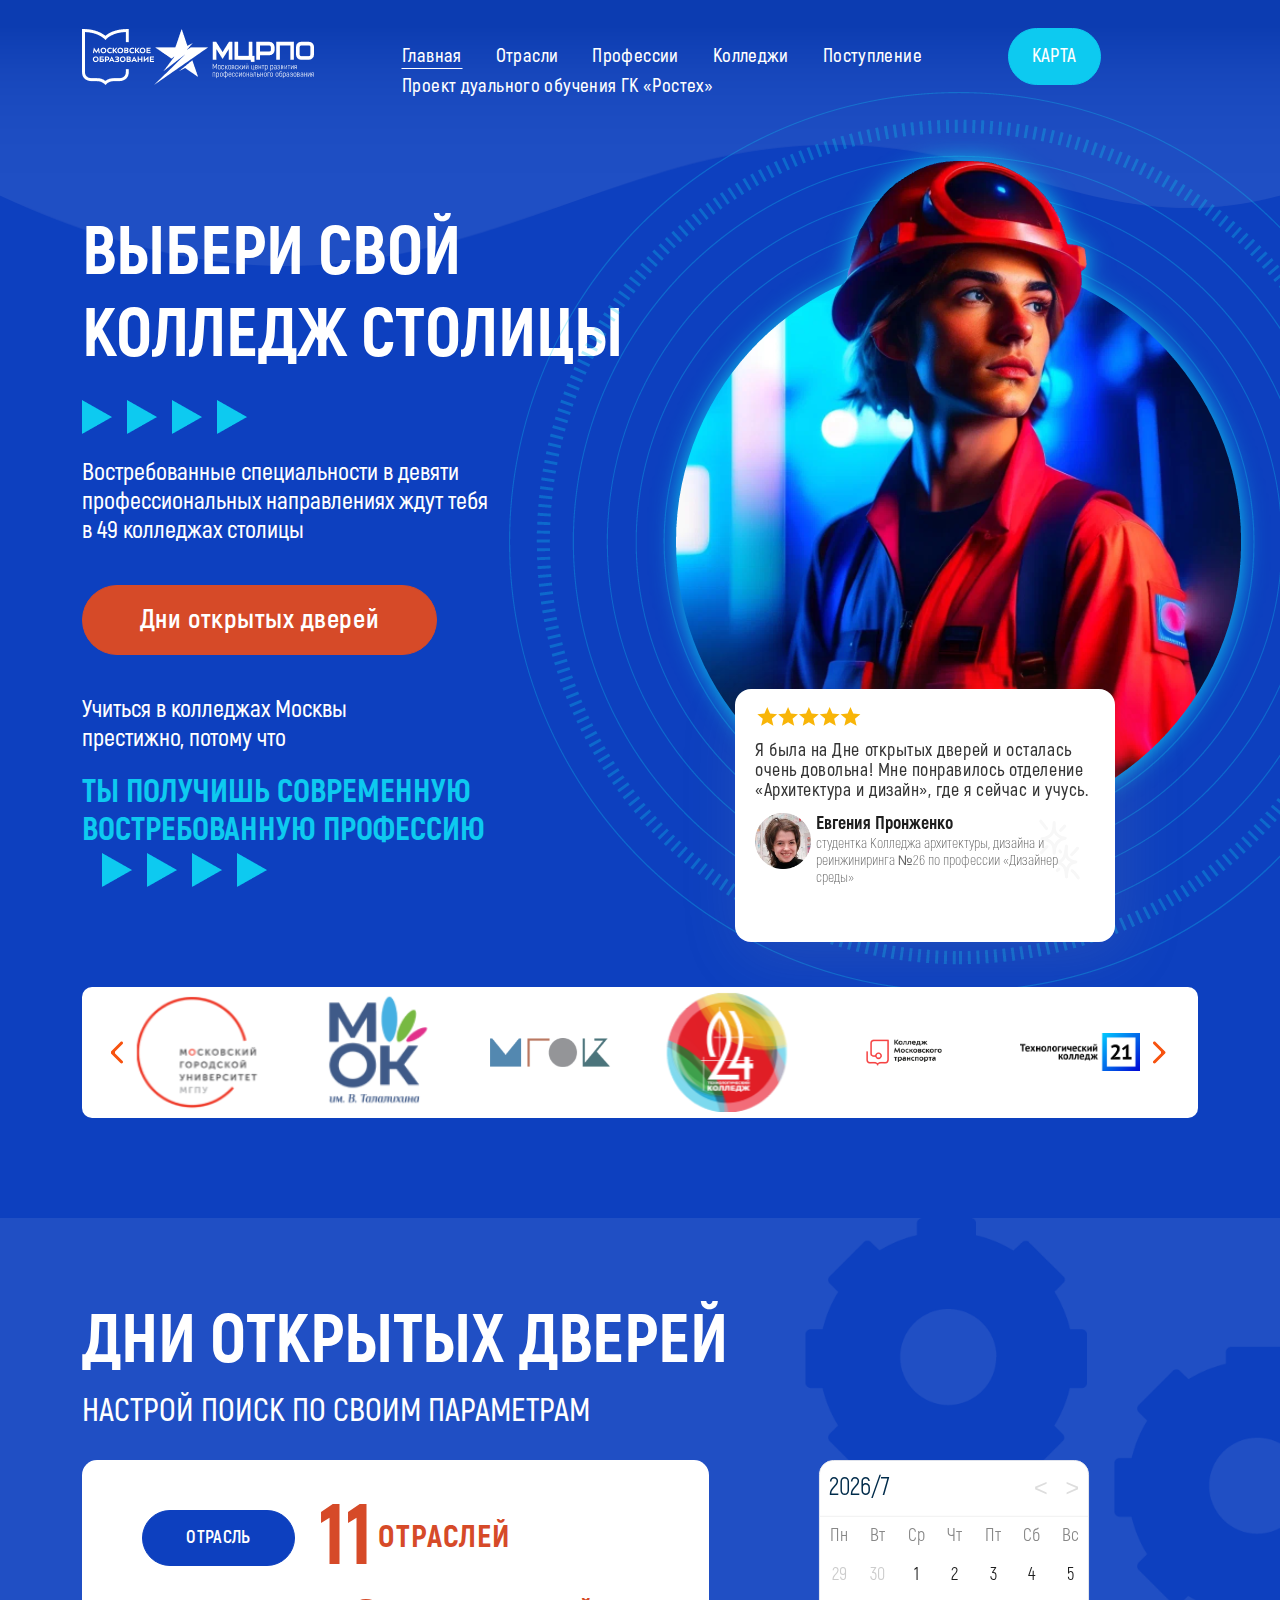
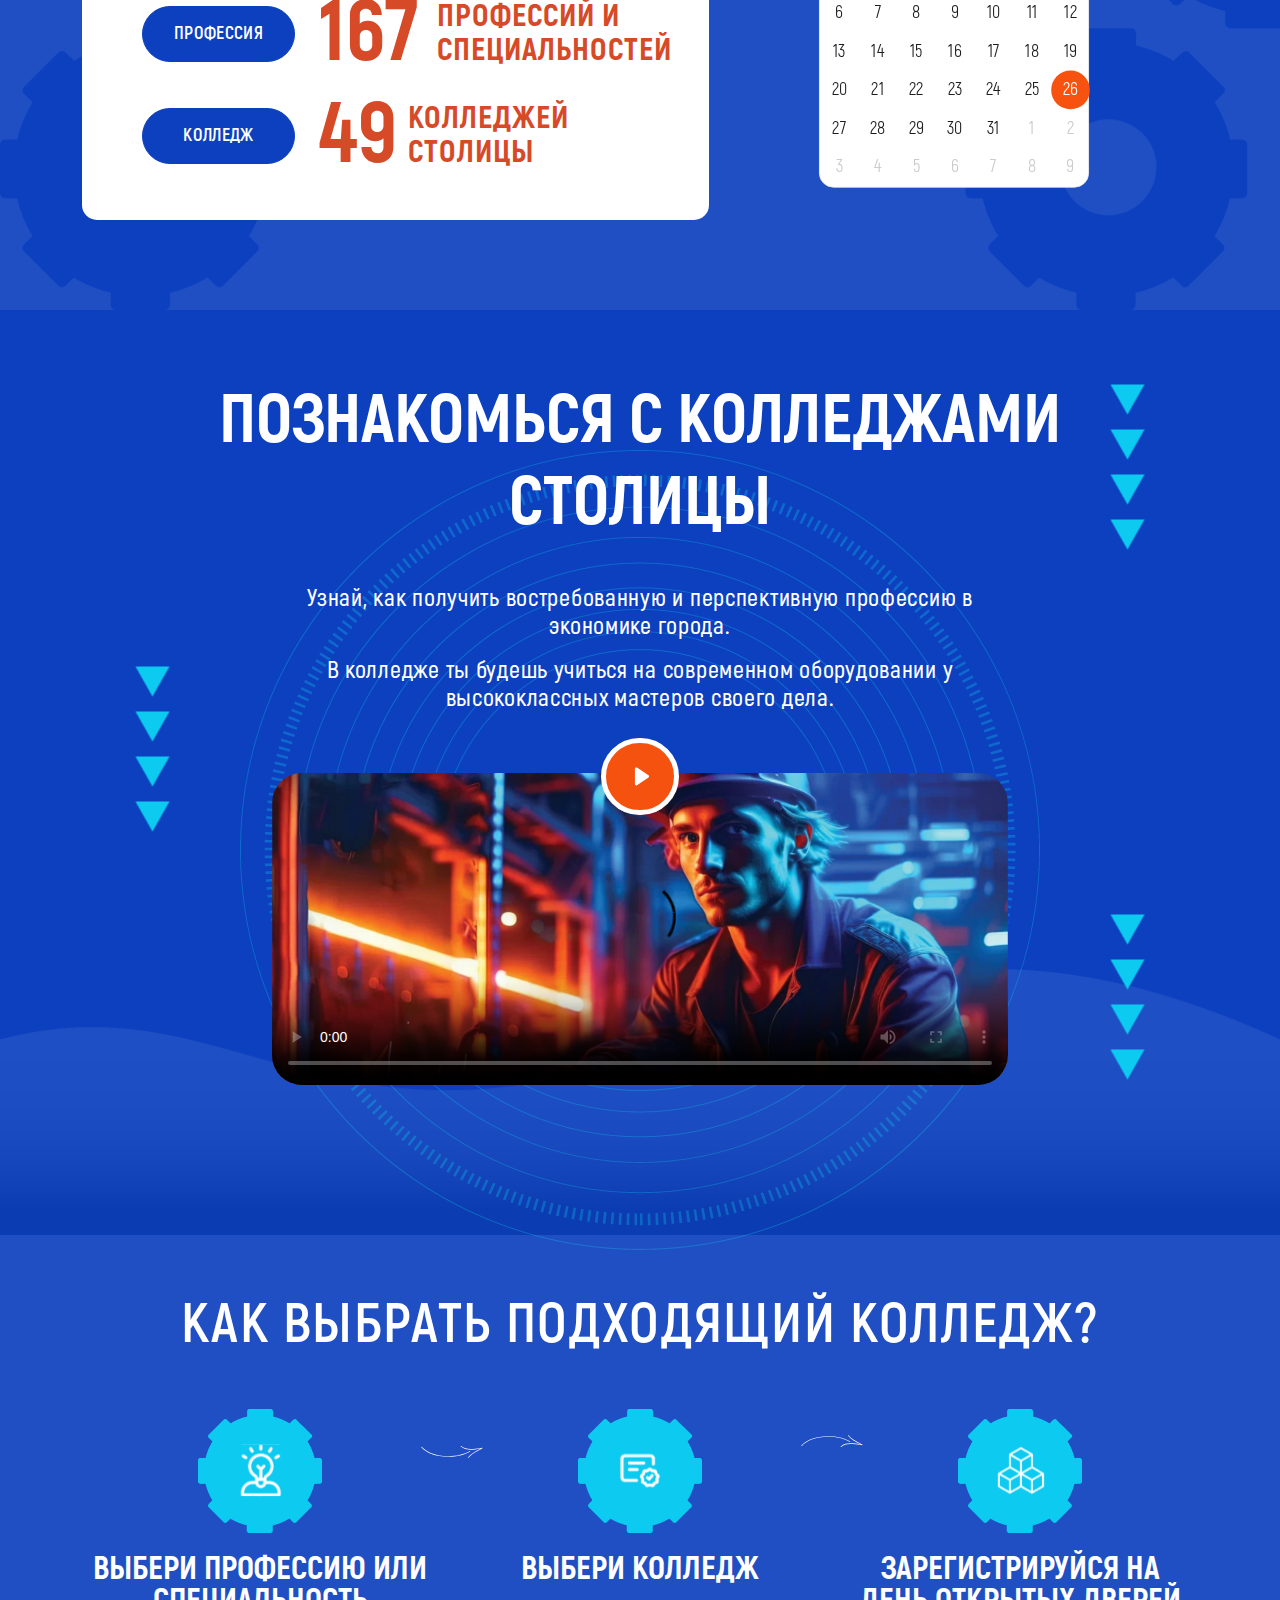
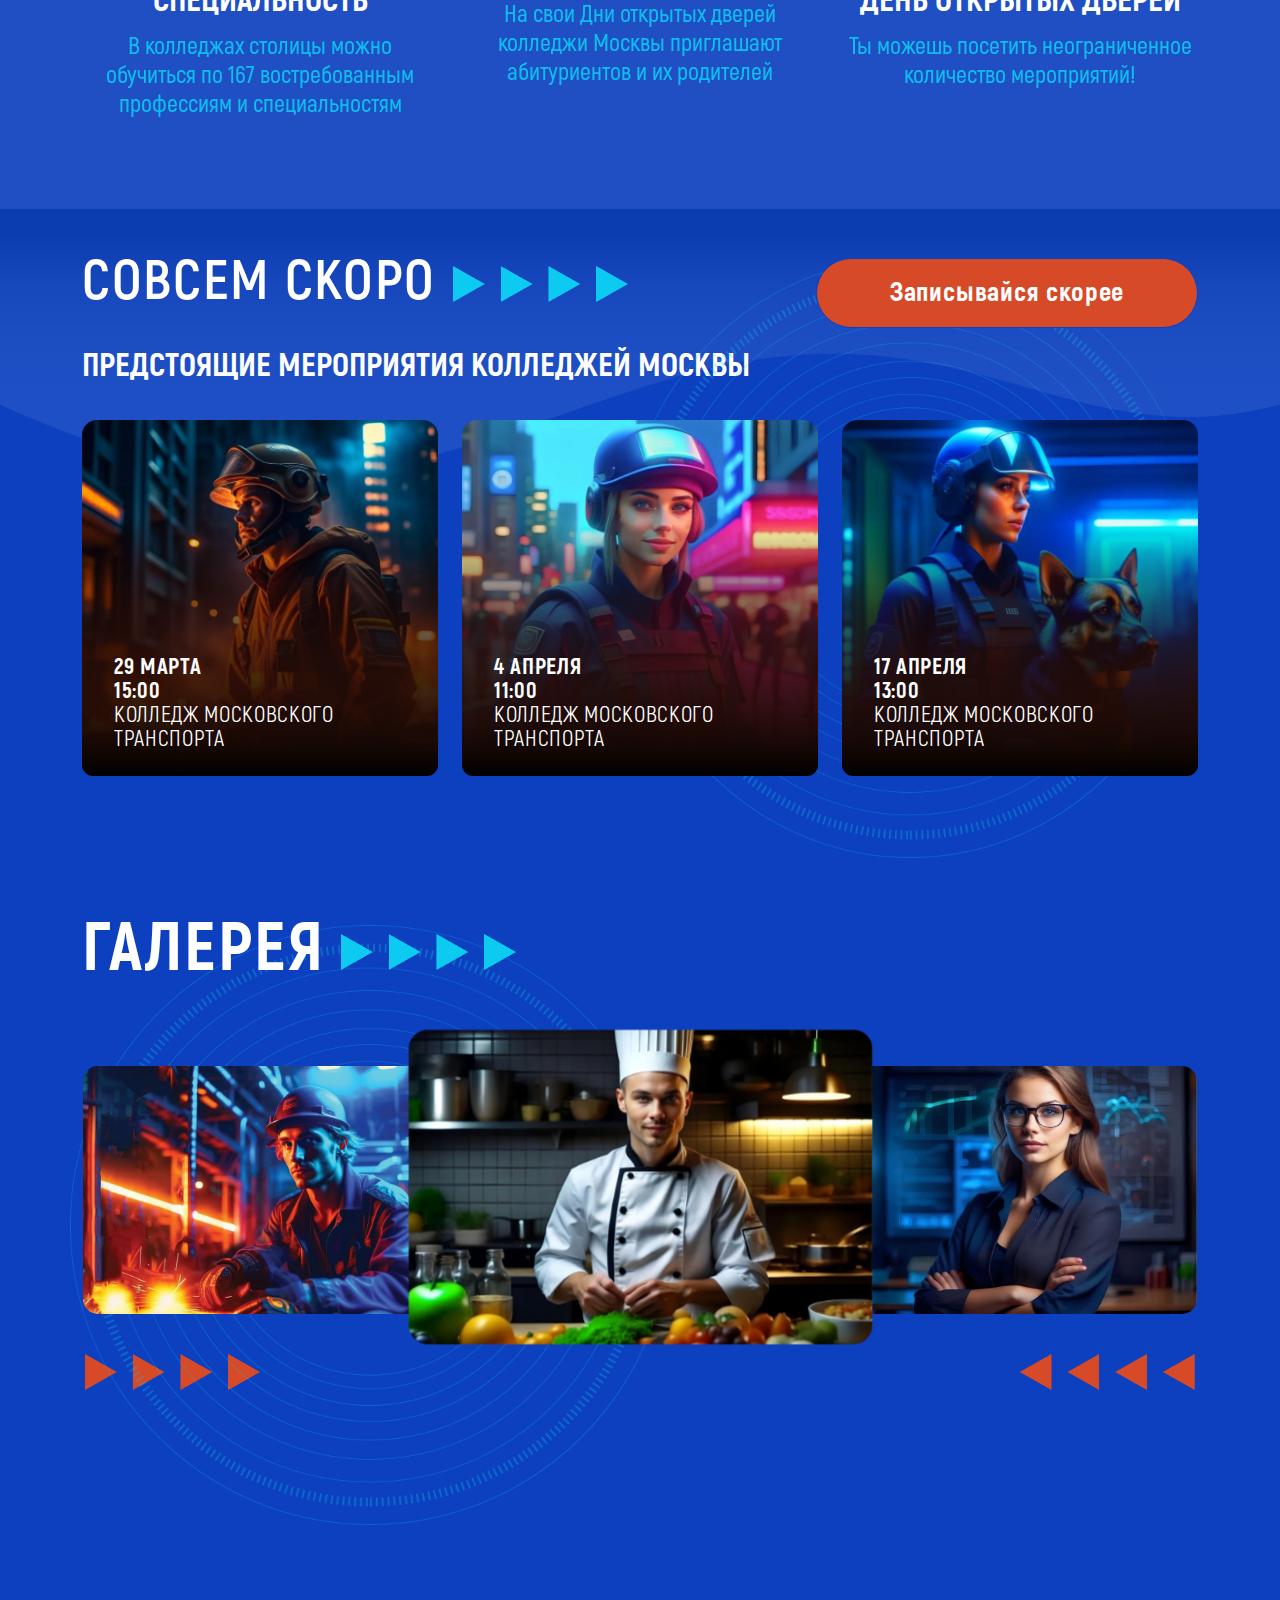
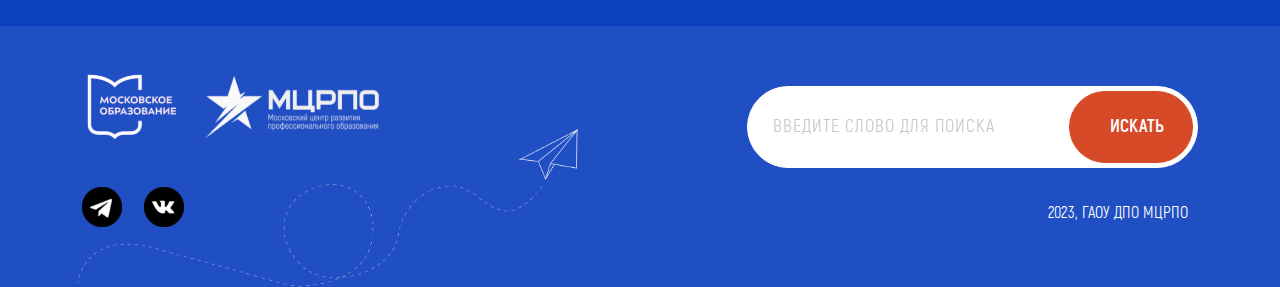
==== commit 16b22f78: "feat: переделана страница Отрасли" ====
--- a/index.html
+++ b/index.html
@@ -756,7 +756,7 @@
                         <div class="footer-block__search-group">
                             <div class="row">
                                 <div class="col-8">
-                                    <input type="text" name="search" value="" placeholder="ВВЕДИТЕ СЛОВА ДЛЯ ПОИСКА">
+                                    <input type="text" name="search" value="" placeholder="ВВЕДИТЕ СЛОВО ДЛЯ ПОИСКА">
                                 </div>
                                 <div class="col-4">
                                     <button class="button" type="submit">ИСКАТЬ</button>
--- a/assets/css/style.css
+++ b/assets/css/style.css
@@ -1064,7 +1064,14 @@
 }
 .footer {
   background-color: #204FC4;
-  padding: 30px 0 58px 0;
+  padding: 30px 0 0 0;
+}
+.footer .container {
+  background-image: url('../img/airplane.png');
+  background-size: contain;
+  background-repeat: no-repeat;
+  background-position: 0 60px;
+  padding-bottom: 60px;
 }
 .footer .mt-30 {
   margin-top: 30px;
@@ -2371,6 +2378,7 @@
 }
 .banner-block__text {
   margin-top: 20px;
+  min-height: 250px;
 }
 .banner-block__text p {
   font-size: 16px;
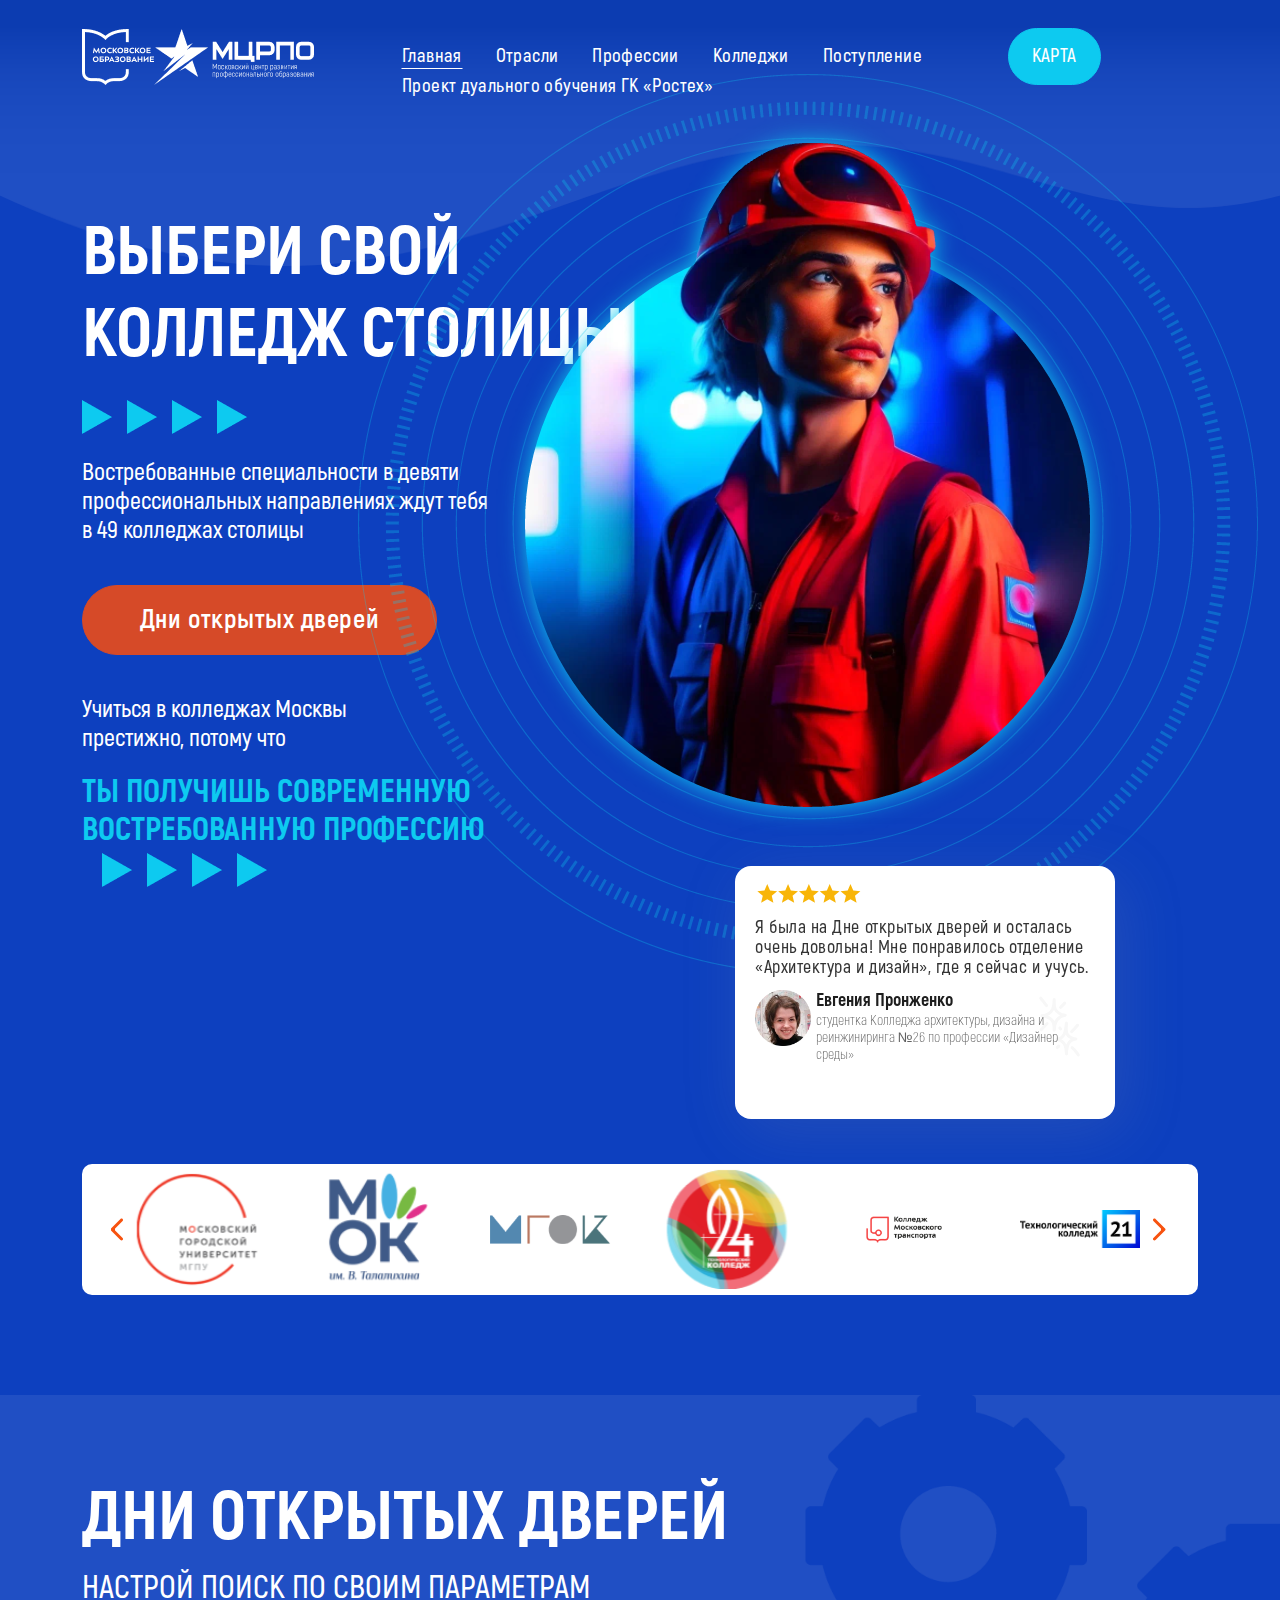
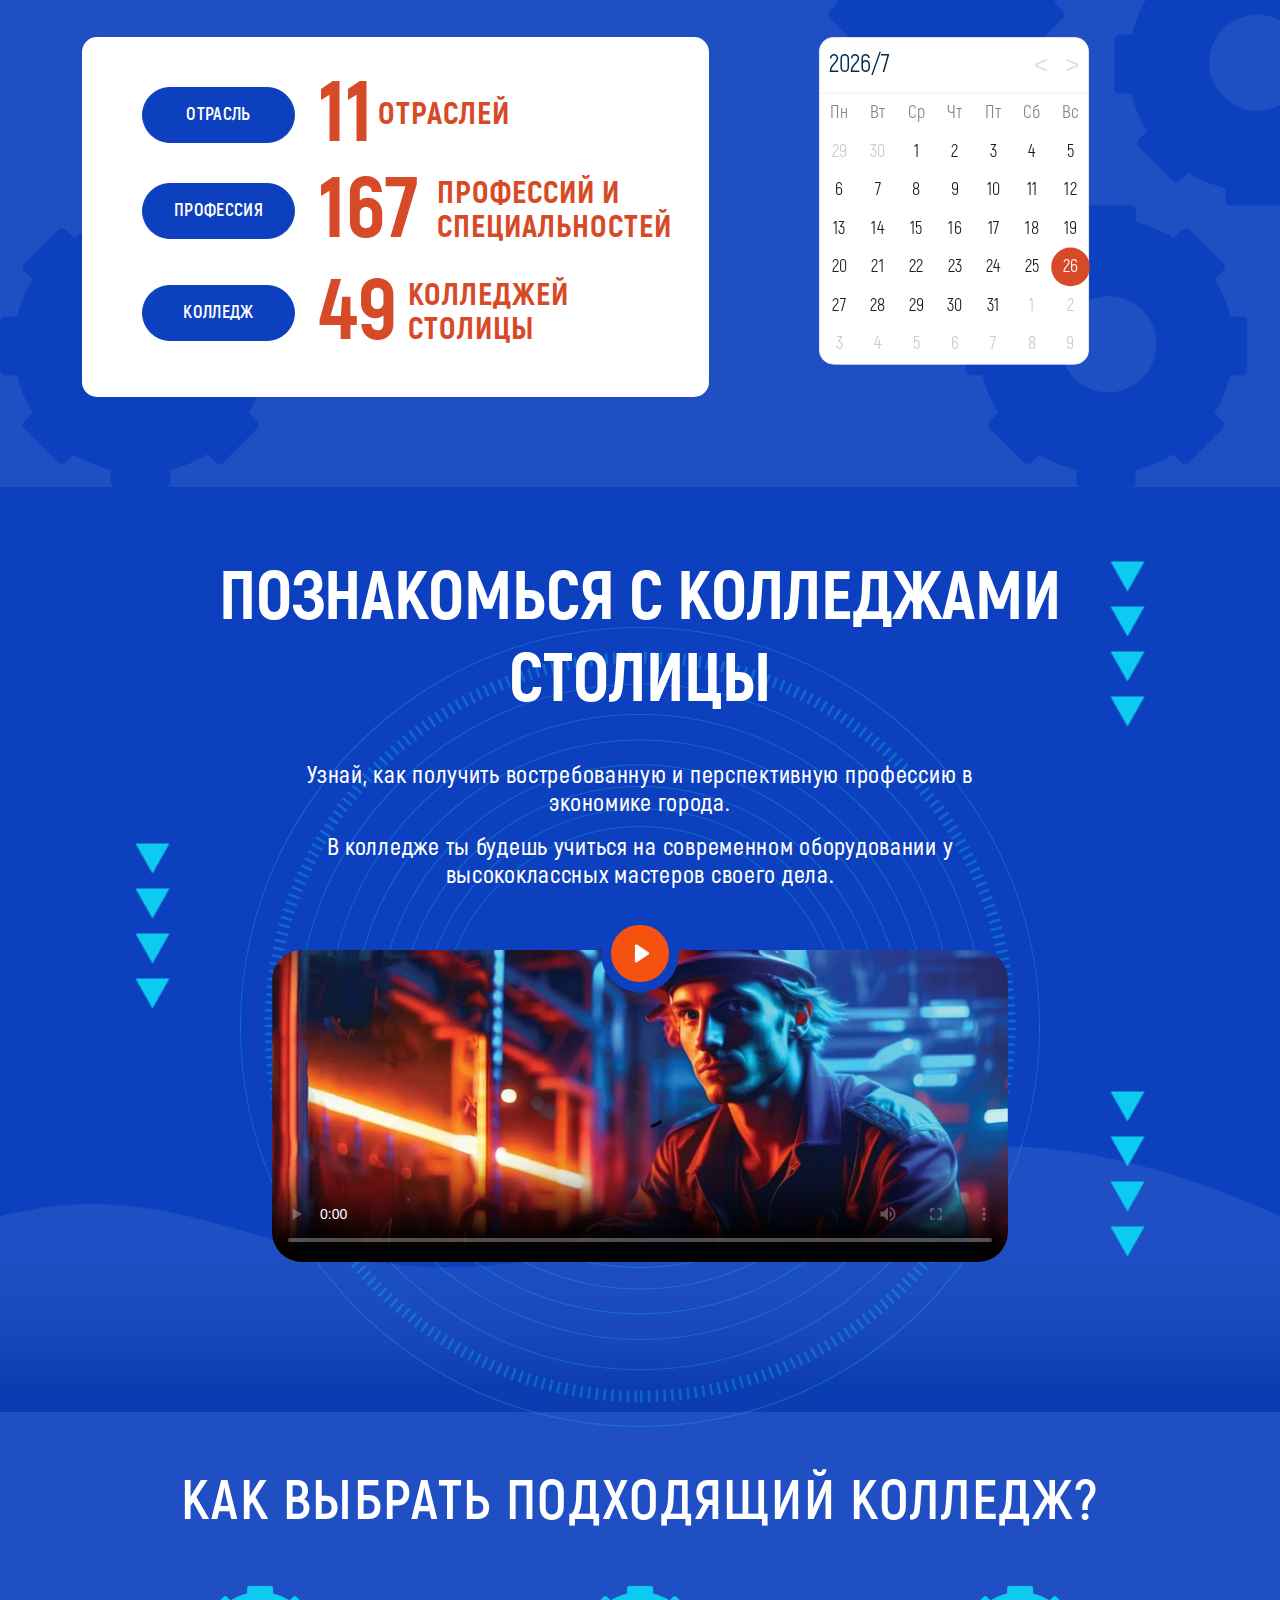
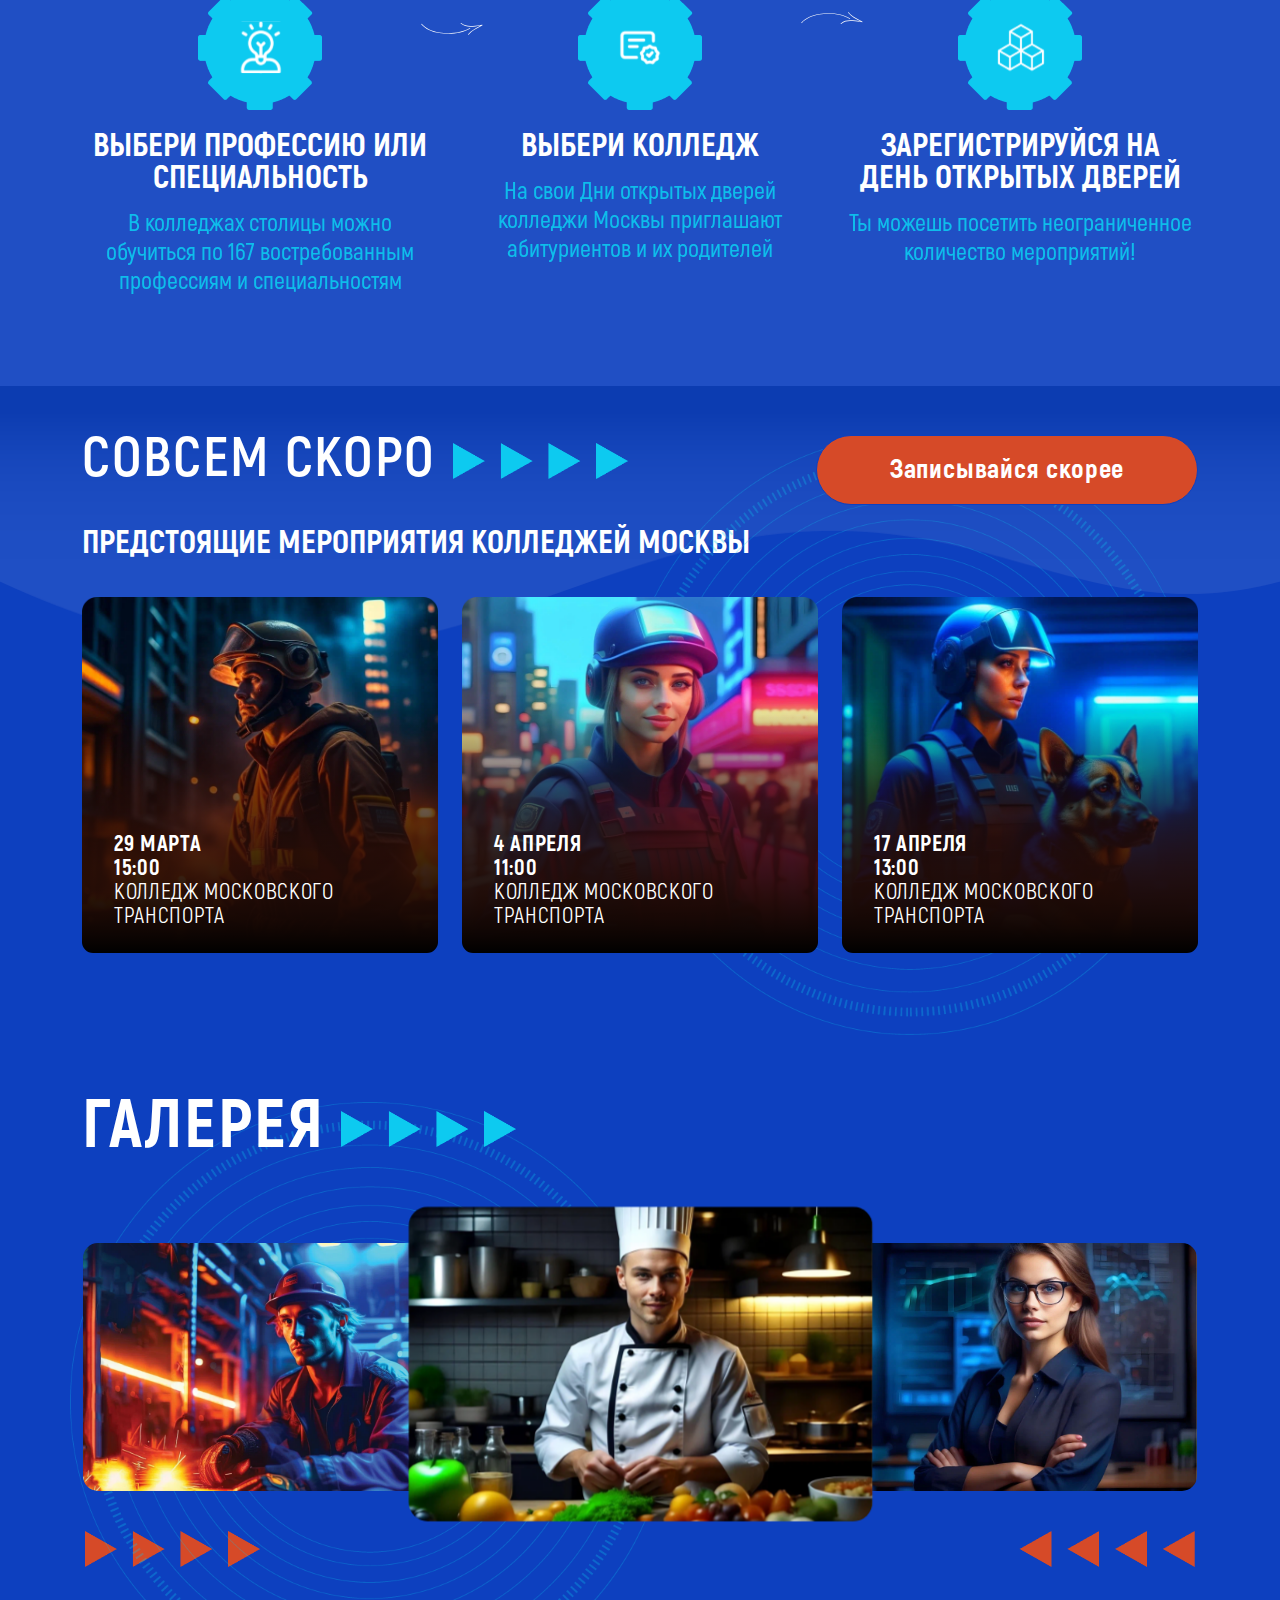
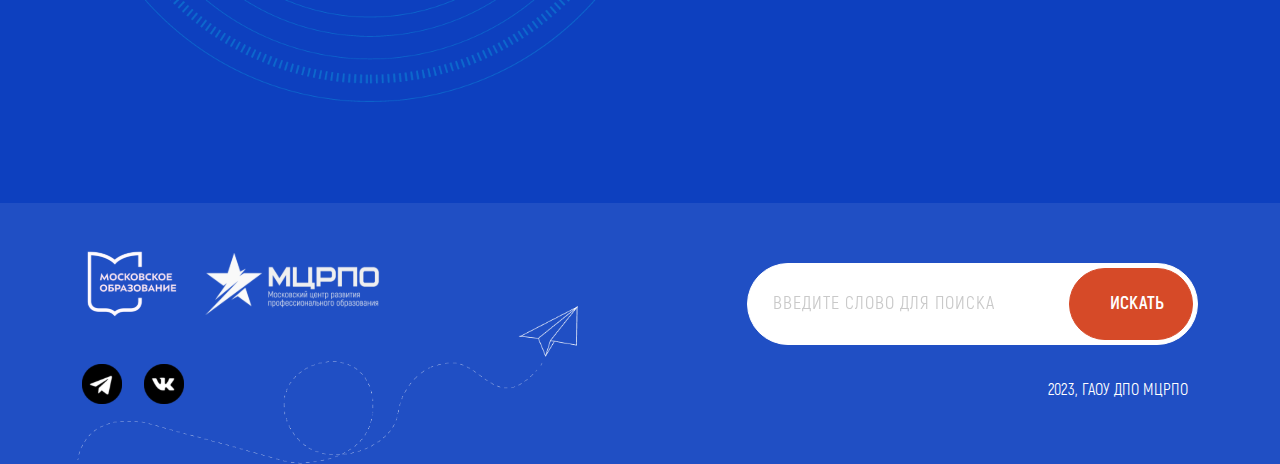
==== commit 3f74e907: "feat: Главная мобильная версия" ====
--- a/index.html
+++ b/index.html
@@ -32,7 +32,7 @@
                     </button>
 
                     <div class="collapse navbar-collapse" id="navbarSupportedContent">
-                        <div class="col-xl-8 col-lg-7 d-flex justify-content-evenly navbar-list-1 position-relative">
+                        <div class="col-xl-8 col-lg-10 d-flex justify-content-evenly navbar-list-1 position-relative">
                             <a href="/index.html" class="active">Главная</a>
                             <a href="/otrasli.html">Отрасли</a>
                             <a href="/professii.html">Профессии</a>
@@ -41,7 +41,7 @@
 
                             <a href="/rostex.html" class="rostex-menu">Проект дуального обучения ГК «Ростех»</a>
                         </div>
-                        <div class="col-xl-4 col-lg-5 d-flex justify-content-evenly navbar-list-2">
+                        <div class="col-xl-4 col-lg-2 d-flex justify-content-evenly navbar-list-2">
 <!--                            <a href="/page.html" class="button btn-open-door">ДНИ ОТКРЫТЫХ ДВЕРЕЙ</a>-->
                             <a href="/map.html" class="button btn-map">КАРТА</a>
                         </div>
@@ -241,28 +241,38 @@
     <section class="top d-xl-none d-lg-none d-md-none d-sm-block">
         <div class="container">
             <div class="row">
-                <div class="col-sm-6 mt-5 left-top-block">
-                    <div class="title">
-                        ВЫБЕРИ <span style="font-family: 'Akrobat ExtraBold', sans-serif">СВОЙ</span> <br> КОЛЛЕДЖ
-                    </div>
-                    <div class="zigzag"><img src="assets/img/vector.svg" alt=""></div>
-                    <div class="sticker">
-<!--                        <div class="smile-image"></div>-->
-                        <span class="smile-image-text-1" style="font-family: 'Akrobat ExtraBold', sans-serif; font-size: 38px">167</span>
-                        <div class="smile-image-text-2" style="font-family: 'Akrobat ExtraBold', sans-serif; font-size: 18px; line-height: 107.5%; opacity: 0.8; color: #1E1E1E; text-align: center;">ВОСТРЕБОВАННЫХ ПРОФЕССИЙ</div>
-                    </div>
-                </div>
-                <div class="col-6 d-flex justify-content-center position-relative girl-block">
-                    <div class="girl-group">
-                        <div class="girl-background"></div>
-                        <img src="assets/img/girl.svg" alt="" style="position: relative; z-index: 6">
-                    </div>
-                </div>
+                <div class="col-sm-12 mt-5 left-top-block">
+                    <div class="row">
+                        <div class="col-6">
+                            <div class="title">
+                                ВЫБЕРИ СВОЙ<br>
+                                КОЛЛЕДЖ СТОЛИЦЫ
+                            </div>
+                            <div class="subtitle" style="margin-top: 40px; margin-bottom: 20px">
+                                Учиться в колледжах Москвы<br>
+                                престижно, потому что
+                            </div>
+                            <div class="spec-text">
+                                ТЫ ПОЛУЧИШЬ СОВРЕМЕННУЮ<br>
+                                ВОСТРЕБОВАННУЮ ПРОФЕССИЮ
+                                <img src="assets/img/arrows-right.png" alt="">
+                            </div>
+                        </div>
+                        <div class="col-6">
+                            <div class="girl-group">
+                                <div class="girl-background"></div>
+                            </div>
+                        </div>
+                    </div>
+<!--                </div>-->
+<!--                <div class="col-6 d-flex justify-content-center position-relative girl-block">-->
+<!--                    -->
+<!--                </div>-->
             </div>
 
             <div class="row">
                 <div class="col-12">
-                    <div class="subtitle">Востребованные специальности и профессии ждут тебя в 49 колледжах столицы.</div>
+                    <div class="subtitle">Востребованные специальности в девяти профессиональных направлениях ждут тебя в 49 колледжах столицы</div>
                     <a href="/index.html#open-doors" class="button btn-open-door btn-open-door__long">Дни открытых дверей</a>
                 </div>
             </div>
@@ -346,17 +356,17 @@
                 </div>
             </div>
 
-            <div class="row">
-                <div class="col-xl-6 col-lg-6 col-md-12 col-xs-12 block-college">
-                    <div class="font-regular-30-grey">
-                        Приходи на Дни открытых дверей, чтобы познакомиться с колледжами и
-                    </div>
-                    <div class="font-extra-30-orange" style="position: relative; margin-top: 7px;">
-                        <div class="arrow"></div>
-                        ВЫБРАТЬ СВОЕ БУДУЩЕЕ
-                    </div>
-                </div>
-            </div>
+<!--            <div class="row">-->
+<!--                <div class="col-xl-6 col-lg-6 col-md-12 col-xs-12 block-college">-->
+<!--                    <div class="font-regular-30-grey">-->
+<!--                        Приходи на Дни открытых дверей, чтобы познакомиться с колледжами и-->
+<!--                    </div>-->
+<!--                    <div class="font-extra-30-orange" style="position: relative; margin-top: 7px;">-->
+<!--                        <div class="arrow"></div>-->
+<!--                        ВЫБРАТЬ СВОЕ БУДУЩЕЕ-->
+<!--                    </div>-->
+<!--                </div>-->
+<!--            </div>-->
         </div>
     </section>
 <!--   END MOBILE TOP    -->
--- a/assets/css/style.css
+++ b/assets/css/style.css
@@ -136,9 +136,9 @@
   margin-left: 20px;
 }
 .top .girl-background {
-  left: -23%;
+  left: -13%;
   top: -10%;
-  position: absolute;
+  position: relative;
   z-index: 5;
   width: 900px;
   height: 900px;
@@ -474,7 +474,7 @@
     width: 30px;
     height: 3px;
     margin-bottom: 7px;
-    background-color: #F7520F;
+    background-color: #D64A28;
     transition: all 0.2s;
     border-radius: 60px;
     border: 1px solid transparent;
@@ -526,7 +526,7 @@
   .navbar .navbar-collapse.collapsing .navbar-list-1 a:hover,
   .navbar .navbar-collapse.show .navbar-list-1 a.active,
   .navbar .navbar-collapse.collapsing .navbar-list-1 a.active {
-    color: #F7520F !important;
+    color: #D64A28 !important;
   }
   .navbar .navbar-collapse.show .navbar-list-2,
   .navbar .navbar-collapse.collapsing .navbar-list-2 {
@@ -552,7 +552,7 @@
   .navbar .navbar-collapse.collapsing .navbar-list-2 button:hover,
   .navbar .navbar-collapse.show .navbar-list-2 button.active,
   .navbar .navbar-collapse.collapsing .navbar-list-2 button.active {
-    color: #F7520F !important;
+    color: #D64A28 !important;
   }
   .block-college .font-regular-30-grey {
     width: 70%;
@@ -737,7 +737,7 @@
   width: 78px;
   height: 77px;
   margin: 0 auto;
-  border: 5px solid #fff;
+  border: 10px solid #0d40bf;
   border-radius: 50px;
   background-image: url("../img/btn-play.svg");
   background-repeat: no-repeat;
@@ -953,6 +953,11 @@
 }
 .soon .zigzag img {
   height: 36px;
+}
+@media (max-width: 992px) {
+  .soon .zigzag {
+    display: none;
+  }
 }
 .multimedia {
   background-color: #0D40BF;
@@ -1153,7 +1158,7 @@
   font-size: 30px;
   line-height: 41px;
   letter-spacing: 0.035em;
-  color: #F7520F;
+  color: #D64A28;
 }
 .top-slider {
   padding: 100px 0;
@@ -1170,7 +1175,7 @@
   border-radius: unset !important;
 }
 .college-menu {
-  background-color: #F7520F;
+  background-color: #D64A28;
   font-family: "Akrobat Bold", sans-serif;
   font-size: 24px;
   line-height: 42px;
@@ -1267,7 +1272,7 @@
 .college-block__bottom button {
   min-width: 223px;
   color: white;
-  background: #F7520F;
+  background: #D64A28;
   padding: 16px 0;
   border: 5px solid #FF5800;
   border-radius: 10px;
@@ -1395,48 +1400,12 @@
   .navbar-collapse {
     width: 100% !important;
   }
-  .ellipse1 {
-    right: -350px;
-  }
-  .ellipse2 {
-    right: -430px;
-  }
   .top {
     margin-top: 0;
   }
   .top .title {
     font-family: 'Akrobat Regular';
-  }
-  .top .sticker {
-    position: relative !important;
-    background: transparent;
-    box-shadow: none;
-    width: 100%;
-    height: auto;
-    left: 0;
-    font-size: 50px;
-    margin-top: 60px;
-  }
-  .top .sticker .smile-image {
-    scale: 1;
-    width: 30%;
-    height: 60%;
-    left: 30px;
-    top: -10px;
-    background-size: contain;
-  }
-  .top .sticker .smile-image-text-1 {
-    font-size: 60px !important;
-    margin-left: 0;
-  }
-  .top .sticker .smile-image-text-2 {
-    font-size: 23pt !important;
-    line-height: 1.3;
-    opacity: 0.8;
-    color: #1E1E1E;
-    text-align: center;
-    margin-left: 0;
-    margin-top: 24px;
+    line-height: 62px;
   }
   .top .subtitle {
     width: 100%;
@@ -1454,26 +1423,10 @@
   .left-top-block {
     margin-top: 0 !important;
   }
-  .girl-block {
-    position: absolute !important;
-    top: 20px;
-    right: 0;
-    z-index: 2;
-    justify-content: flex-end !important;
-  }
-  .girl-block .girl-group {
-    scale: 1;
+  .girl-group .girl-background {
+    left: -100%;
+    top: -20%;
     position: absolute;
-    right: 0;
-    top: -30px;
-  }
-  .girl-block .girl-group .girl-background {
-    width: 100%;
-    height: 100%;
-    top: 0;
-  }
-  .girl-block .girl-group img {
-    width: 100%;
   }
   .arrow {
     right: 40px;
@@ -1537,15 +1490,6 @@
   }
   .top .title {
     font-size: 46px;
-  }
-  .top .sticker .smile-image-text-2 {
-    font-size: 19px !important;
-  }
-  .open-doors .background-rectangle .right-text.fs-85 {
-    font-size: 50px !important;
-  }
-  .open-doors .background-rectangle .fs-31 {
-    font-size: 22px !important;
   }
   .about .section-title {
     word-break: break-word;
@@ -1659,7 +1603,7 @@
   font-size: 51px;
   line-height: 66px;
   letter-spacing: -0.02em;
-  color: #F7520F;
+  color: #D64A28;
 }
 .page-block2 button {
   font-family: 'Akrobat ExtraBold', sans-serif;
@@ -1668,7 +1612,7 @@
   min-height: 54px;
   width: 100%;
   color: white;
-  background: #F7520F;
+  background: #D64A28;
   border: 1px solid #FFFFFF;
   font-size: 27px;
   line-height: 28px;
@@ -1822,7 +1766,7 @@
   min-height: 54px;
   width: 100%;
   color: white;
-  background: #F7520F;
+  background: #D64A28;
   border: 1px solid #FFFFFF;
   font-size: 27px;
   line-height: 28px;
@@ -1855,20 +1799,23 @@
   padding: 15px 30px;
   border: 1px solid #DDDDDD;
   border-radius: 16px;
-  color: #666;
+  color: #ffffff;
   font-size: 22px;
-  font-family: "Akrobat Light";
+  font-family: "Akrobat Regular", sans-serif;
+  font-weight: 500;
   margin-right: 30px;
   margin-bottom: 30px;
 }
 .otr .filter-block .filter-item:hover {
   cursor: pointer;
-  background-color: #F7520F;
+  background-color: #D64A28;
   border: 1px solid transparent;
   color: #FFF;
 }
 .otr .select-block {
   margin-bottom: 54px;
+  position: relative;
+  z-index: 2;
 }
 .otr .select-block .bootstrap-select.show .dropdown-toggle::after {
   transform: rotate(180deg) !important;
@@ -1892,20 +1839,21 @@
   font-size: 22px;
 }
 .otr .select-block .dropdown.bootstrap-select .dropdown-menu.inner li a {
-  font-family: 'Akrobat Regular';
+  font-family: 'Akrobat SemiBold';
   font-style: normal;
   font-size: 22px;
+  font-weight: 600;
   line-height: 140%;
   color: #1E1E1E;
 }
 .otr .select-block .dropdown.bootstrap-select .dropdown-menu.inner li a:hover {
   background: rgba(247, 82, 15, 0.1);
-  color: #F7520F;
+  color: #D64A28;
   font-family: 'Akrobat SemiBold';
 }
 .otr .select-block .dropdown.bootstrap-select .dropdown-menu.inner li .selected.active {
   background: rgba(247, 82, 15, 0.1);
-  color: #F7520F;
+  color: #D64A28;
   font-family: 'Akrobat SemiBold';
 }
 .otr .place-block {
@@ -1925,29 +1873,34 @@
   border: 1px solid #FBB193;
 }
 .otr .place-block .place-item.active .place-item__title,
-.otr .place-block .place-item:hover .place-item__title {
-  color: #F7520F;
+.otr .place-block .place-item:hover .place-item__title,
+.otr .place-block .place-item.active .place-item__description,
+.otr .place-block .place-item:hover .place-item__description {
+  color: #D64A28;
 }
 .otr .place-block .place-item__title {
-  font-family: 'Akrobat SemiBold';
+  font-family: 'Akrobat ExtraBold';
   font-style: normal;
   font-size: 22px;
+  font-weight: 700;
   line-height: 140%;
   color: #1E1E1E;
   margin-bottom: 5px;
 }
 .otr .place-block .place-item__description {
-  font-family: 'Akrobat Light';
-  font-style: normal;
+  font-family: 'Akrobat Regular';
+  font-style: normal;
+  font-weight: 500;
   font-size: 22px;
   line-height: 140%;
   color: #666666;
 }
 .otr .info-block {
-  margin-bottom: 150px;
+  margin-bottom: 95px;
   border: 1px solid #EEEEEE;
-  box-shadow: 0px 4px 30px rgba(228, 228, 228, 0.25);
+  box-shadow: 0 4px 30px rgba(228, 228, 228, 0.25);
   border-radius: 16px;
+  background-color: #fff;
 }
 .otr .info-block__header {
   padding: 20px 30px;
@@ -1965,7 +1918,7 @@
   font-style: normal;
   font-size: 18px;
   line-height: 140%;
-  color: #333333;
+  color: #666666;
 }
 .otr .info-block #owl-carousel-schedule {
   padding-right: 100px;
@@ -2023,21 +1976,23 @@
 }
 .otr .info-block__schedule .datetime-block.active .date-block,
 .otr .info-block__schedule .datetime-block:hover .date-block {
-  color: #F7520F;
+  color: #D64A28;
 }
 .otr .info-block__schedule .datetime-block .date-block {
-  font-family: 'Akrobat SemiBold';
-  font-style: normal;
+  font-family: 'Akrobat Bold', sans-serif;
+  font-style: normal;
+  font-weight: 700;
   font-size: 22px;
   line-height: 140%;
   color: #FBB193;
 }
 .otr .info-block__schedule .datetime-block .time-block {
-  font-family: 'Akrobat Light';
-  font-style: normal;
+  font-family: 'Akrobat Regular', sans-serif;
+  font-style: normal;
+  font-weight: 500;
   font-size: 16px;
   line-height: 140%;
-  color: #333333;
+  color: #666666;
 }
 .otr .info-block .speciality-list {
   padding: 20px 30px;
@@ -2056,31 +2011,40 @@
   font-style: normal;
   font-size: 16px;
   line-height: 140%;
-  color: #F7520F;
+  color: #D64A28;
   padding: 15px 0;
   margin-top: 45px;
-  background-color: #fff;
-  border: 1px solid #F7520F;
-  border-radius: 16px;
+  background-color: #D64A281A;
+  border: 1px solid #D64A281A;
+  border-radius: 0 0 16px 16px;
 }
 .otr .info-block .more-btn:hover {
-  background-color: #F7520F;
+  background-color: #D64A28;
   color: #fff;
 }
+.otr .background-lines {
+  position: absolute;
+  top: -10%;
+  left: -10%;
+  width: 120%;
+  height: auto;
+  z-index: 1;
+}
 h2 {
-  font-family: 'Akrobat SemiBold';
+  font-family: 'Akrobat ExtraBold';
   font-style: normal;
   font-size: 64px;
+  font-weight: 800;
   line-height: 130%;
-  color: #1E1E1E !important;
+  color: #ffffff !important;
   margin-bottom: 35px;
 }
 h3 {
-  font-family: 'Akrobat SemiBold';
+  font-family: 'Akrobat ExtraBold';
   font-style: normal;
   font-size: 44px;
   line-height: 130%;
-  color: #1E1E1E;
+  color: #ffffff !important;
   padding-left: 30px;
   margin-bottom: 35px;
 }
@@ -2107,9 +2071,9 @@
 }
 .modalFormSuccess .modal-content {
   padding: 30px 50px;
-  border: 1px solid #F7520F !important;
+  border: 1px solid #D64A28 !important;
   border-radius: 16px !important;
-  background-color: #F7520F;
+  background-color: #D64A28;
 }
 .modalFormSuccess .modal-content .title {
   font-family: 'Akrobat ExtraBold';
@@ -2248,7 +2212,7 @@
 }
 .requestForm .modal-content .field-block .dropdown.bootstrap-select .dropdown-menu.inner li.selected.active,
 .requestForm .modal-content .field-block .dropdown.bootstrap-select .dropdown-menu.inner li:hover {
-  background-color: #F7520F;
+  background-color: #D64A28;
 }
 .requestForm .modal-content .field-block .dropdown.bootstrap-select .dropdown-menu.inner li.selected.active .text,
 .requestForm .modal-content .field-block .dropdown.bootstrap-select .dropdown-menu.inner li:hover .text {
@@ -2292,7 +2256,7 @@
 }
 .requestForm .modal-content .checkbox-block .checkbox a,
 .requestForm .modal-content .checkbox-patronymic .checkbox a {
-  color: #F7520F;
+  color: #D64A28;
   text-decoration: none;
 }
 .requestForm .modal-content .checkbox-block .checkbox input[type="checkbox"],
@@ -2325,8 +2289,8 @@
   font-style: normal;
   font-size: 16px;
   line-height: 150%;
-  color: #F7520F;
-  border: 1px solid #F7520F;
+  color: #D64A28;
+  border: 1px solid #D64A28;
   border-radius: 16px;
   padding: 15px 30px;
   width: 100%;
@@ -2334,8 +2298,8 @@
 }
 .requestForm .modal-content .button:hover {
   color: #ffffff;
-  background-color: #F7520F;
-  border: 1px solid #F7520F;
+  background-color: #D64A28;
+  border: 1px solid #D64A28;
 }
 .dropdown-menu {
   width: 100% !important;
@@ -2344,7 +2308,7 @@
   margin-bottom: 60px;
 }
 .address-block .btn-address {
-  color: #666666;
+  color: #FFFFFF;
   font-size: 22px;
   font-family: 'Akrobat Regular';
   padding: 14px 30px 19px;
@@ -2354,7 +2318,7 @@
 }
 .address-block .btn-address.active,
 .address-block .btn-address:hover {
-  background: #F7520F;
+  background: #D64A28;
   color: #fff;
 }
 .banner-block {
@@ -2401,7 +2365,7 @@
   font-style: normal;
   font-size: 16px;
   line-height: 140%;
-  color: #F7520F;
+  color: #D64A28;
   margin-top: 15px;
   background-color: #fff;
   border: transparent;
@@ -2551,13 +2515,13 @@
   color: #1E1E1E;
 }
 .rostex .profession-list li a:hover {
-  color: #F7520F !important;
+  color: #D64A28 !important;
 }
 .rostex .profession-list li:hover {
-  color: #F7520F !important;
+  color: #D64A28 !important;
 }
 .rostex .profession-list span {
-  color: #F7520F;
+  color: #D64A28;
   margin-right: 25px;
   font-family: 'Akrobat Bold';
   width: 54px;
@@ -2583,7 +2547,7 @@
 }
 .rostex .panels .panel-block h4 {
   font-size: 22px;
-  color: #F7520F;
+  color: #D64A28;
   font-family: 'Akrobat SemiBold';
   line-height: 140%;
 }
@@ -2765,7 +2729,7 @@
   height: auto !important;
 }
 #demo .now {
-  background-color: #F7520F !important;
+  background-color: #D64A28 !important;
   color: #fff !important;
 }
 #demo .view.view-date {
@@ -2814,10 +2778,10 @@
   border-radius: 8px;
   font-family: 'Akrobat SemiBold';
   font-size: 16px;
-  color: #F7520F;
+  color: #D64A28;
 }
 .btn-more:hover {
-  background-color: #F7520F;
+  background-color: #D64A28;
   color: #fff;
 }
 .calendar-block {
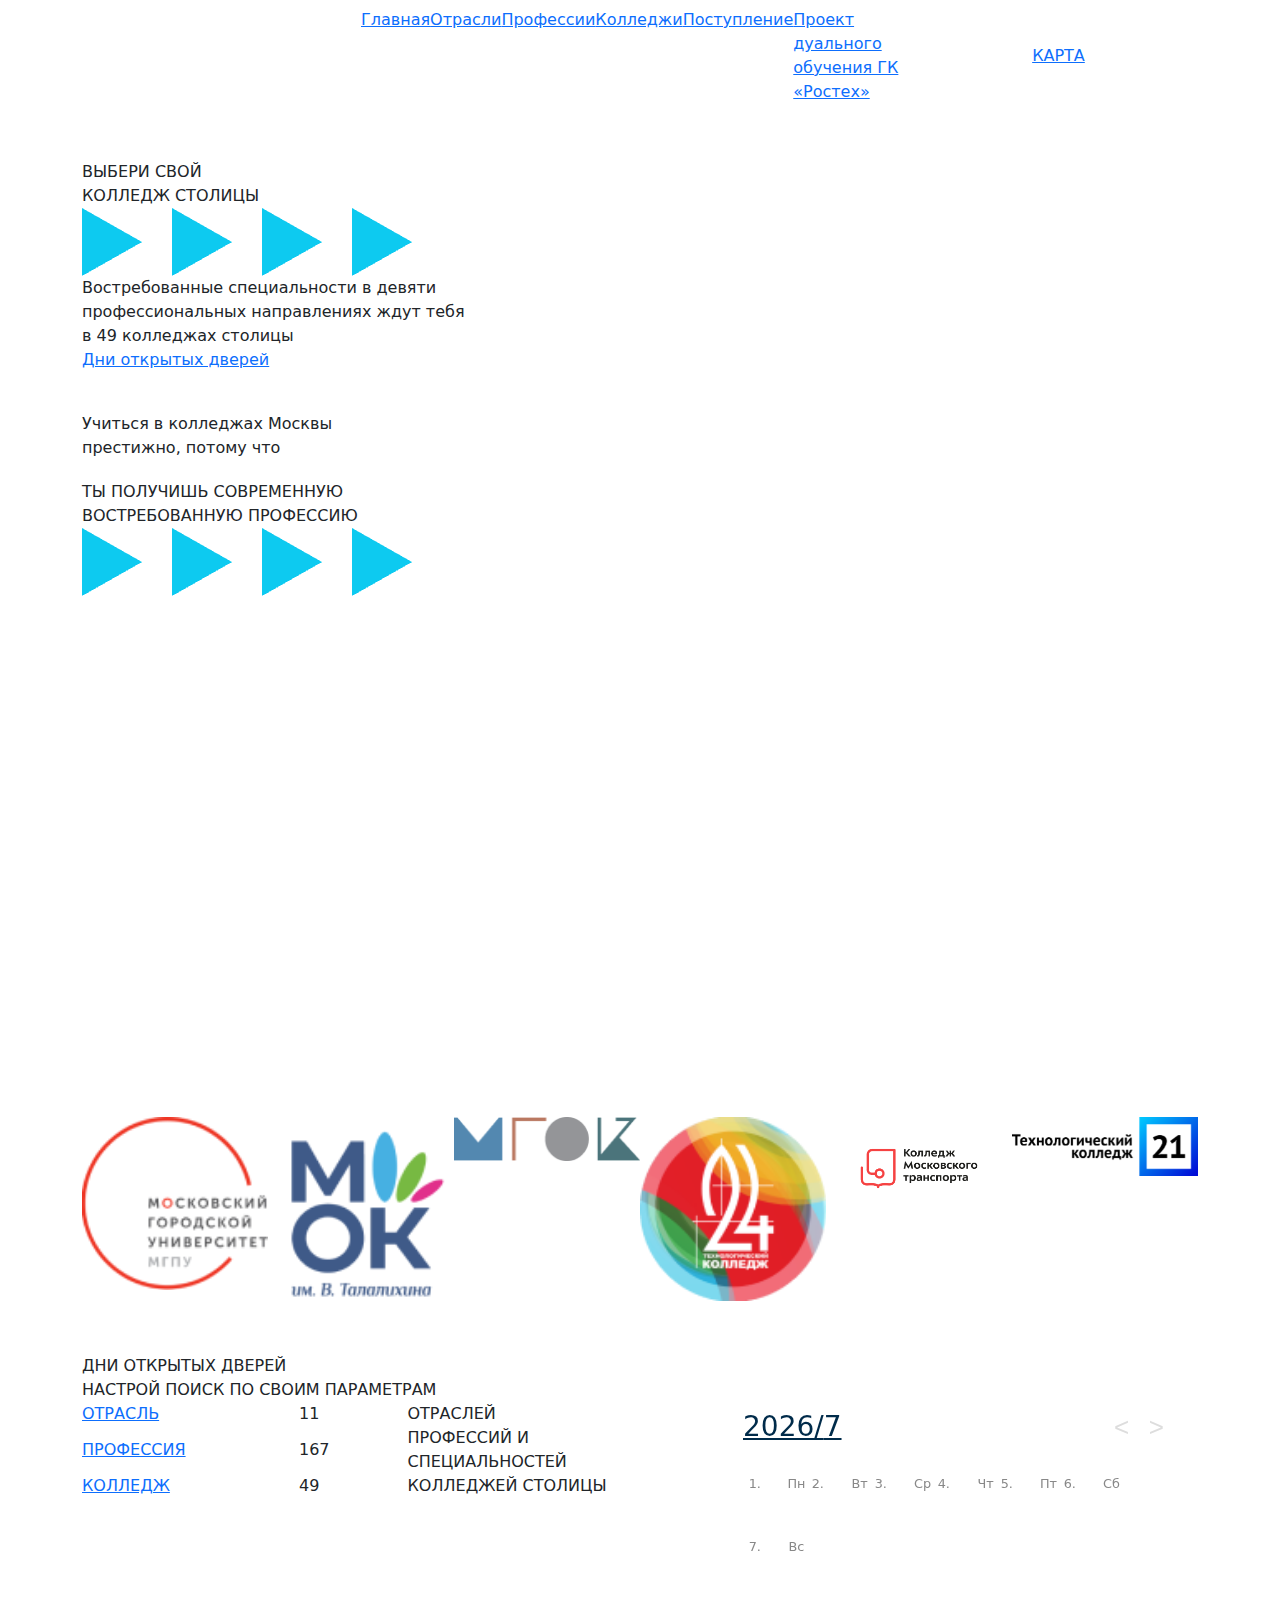
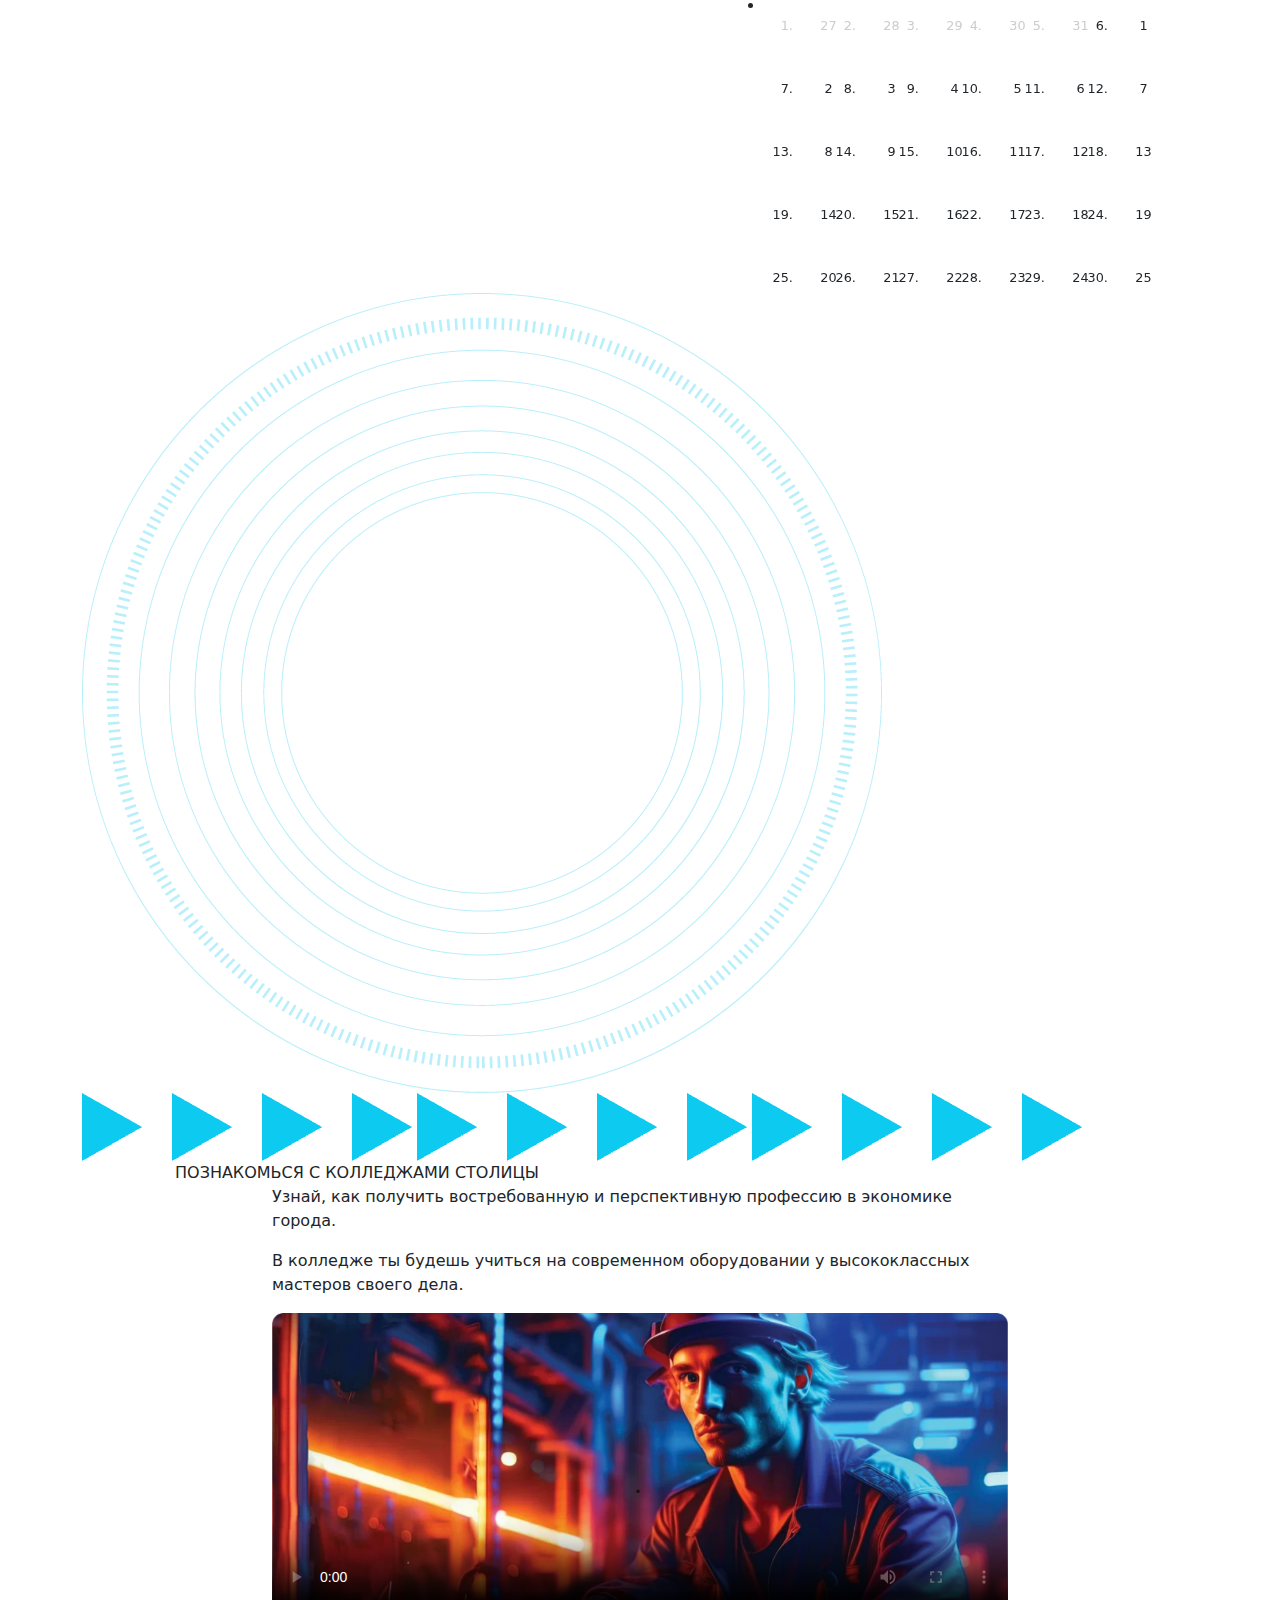
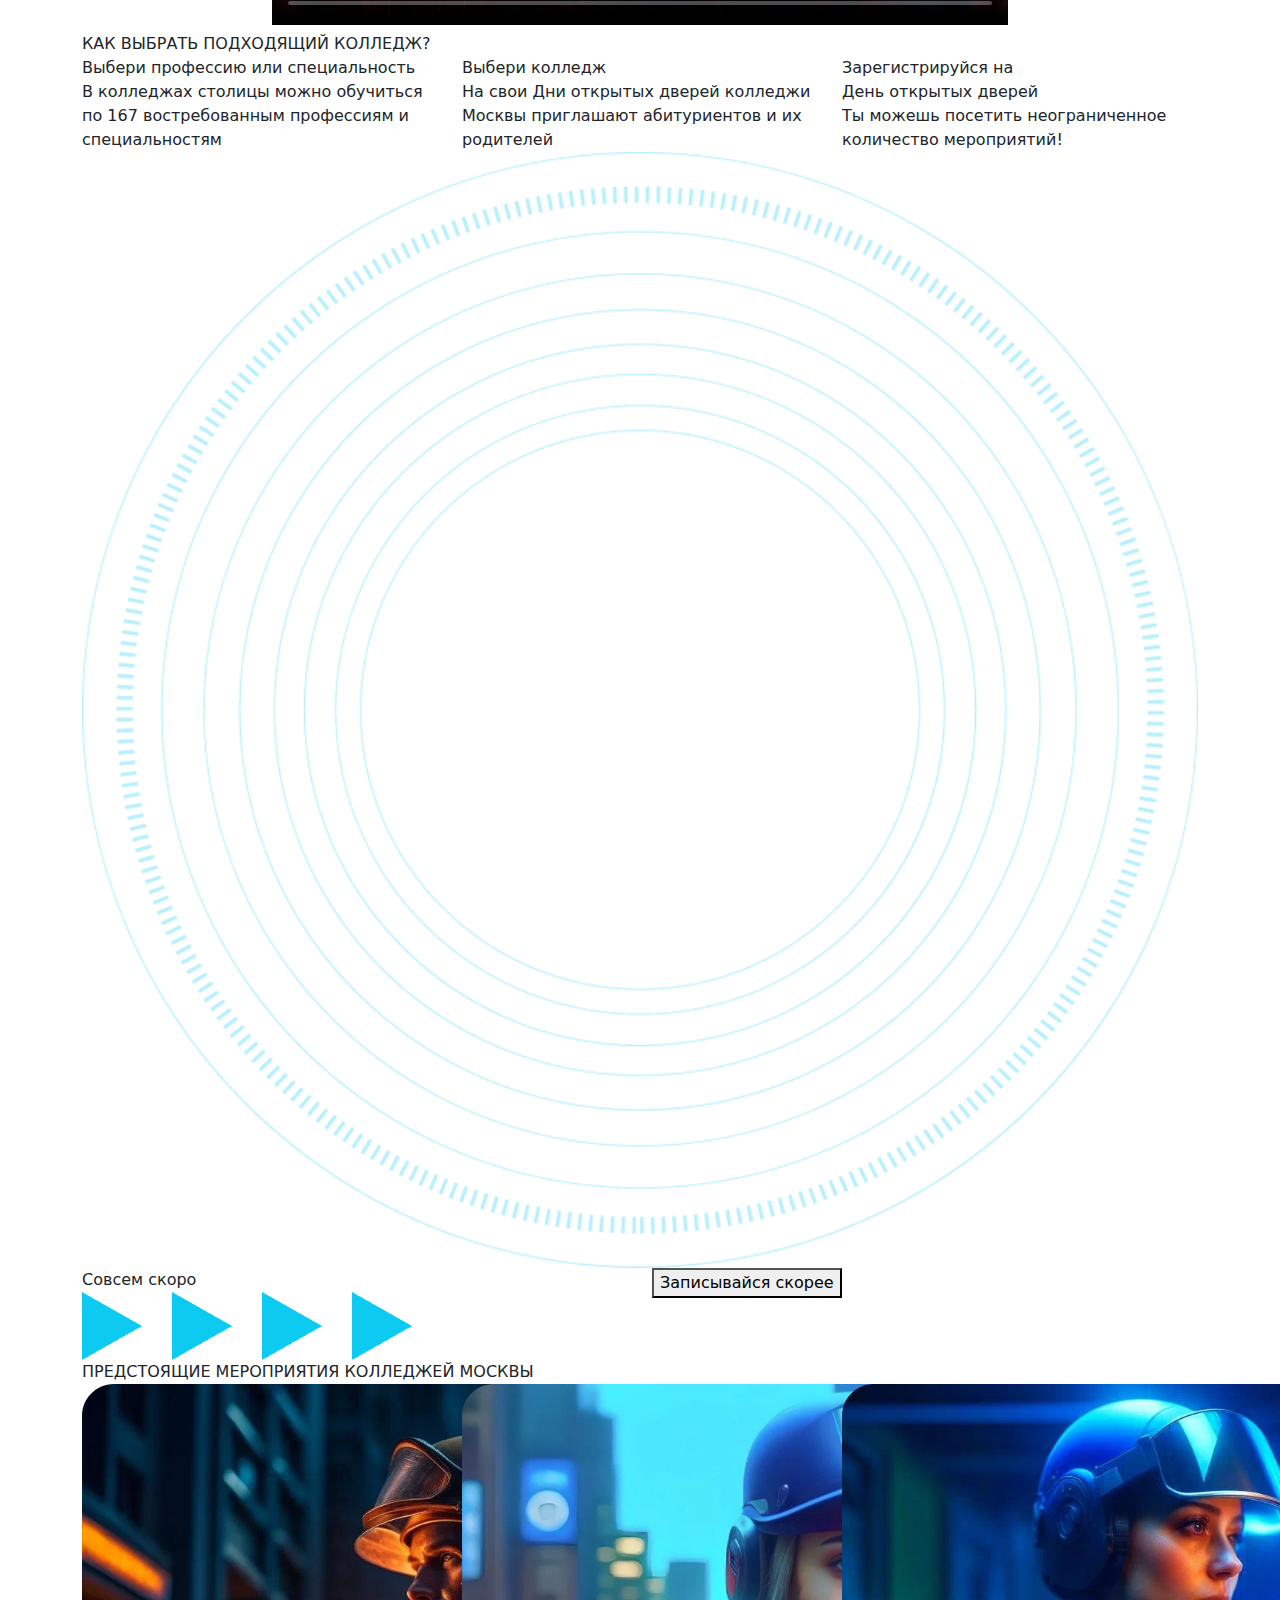
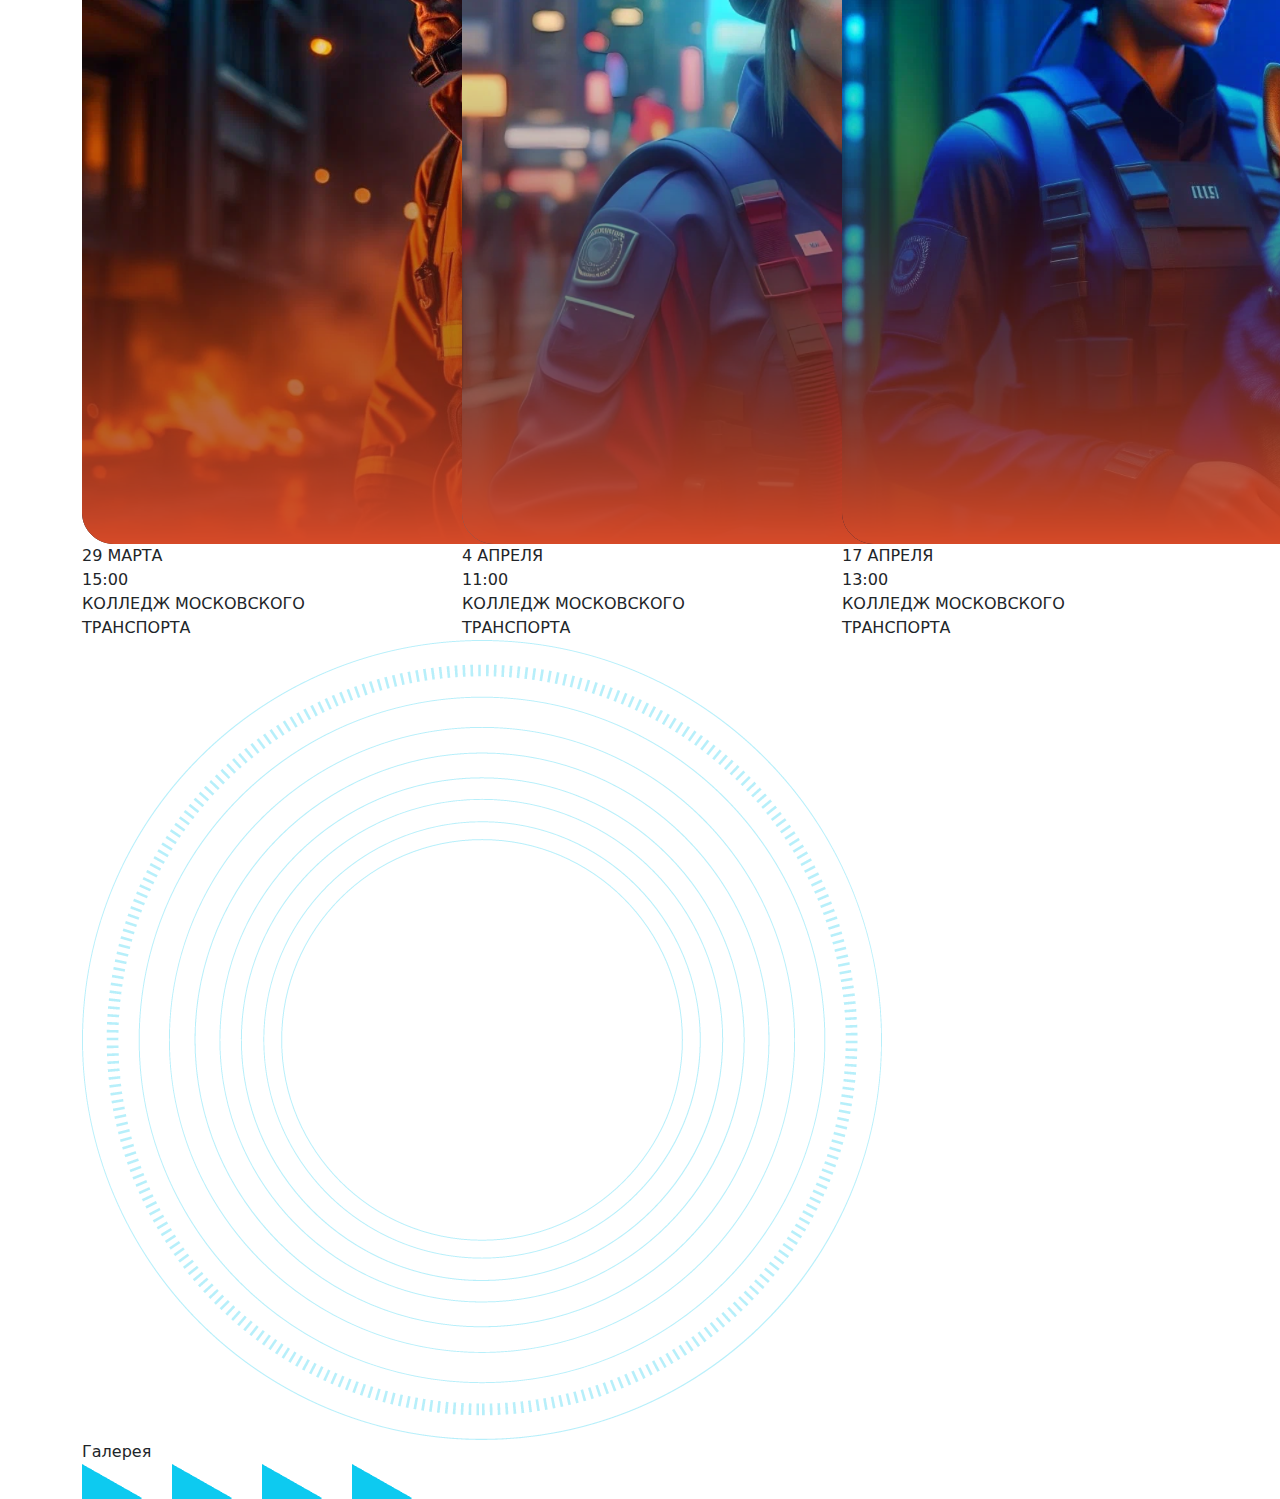
==== commit 4fbfe22f: "fix: Главная отступы блок ДОД" ====
--- a/index.html
+++ b/index.html
@@ -406,7 +406,7 @@
                                 <div class="col-xl-4 col-lg-4 col-md-12 col-sm-12 left-text"><a href="/otrasli.html" class="button btn-open-door d-block w-100" >ОТРАСЛЬ</a></div>
                                 <div class="col-xl-8 col-lg-8 col-md-12 col-sm-12">
                                     <div class="row align-items-center">
-                                        <div class="col-2 right-text fs-85">11</div>
+                                        <div class="col-3 right-text fs-85">11</div>
                                         <div class="col-9 right-text fs-31">ОТРАСЛЕЙ</div>
                                     </div>
                                 </div>
@@ -415,7 +415,7 @@
                                 <div class="col-xl-4 col-lg-4 col-md-12 col-sm-12 left-text"><a href="/professii.html" class="button btn-open-door d-block w-100">ПРОФЕССИЯ</a></div>
                                 <div class="col-xl-8 col-lg-8 col-md-12 col-sm-12">
                                     <div class="row align-items-center">
-                                        <div class="col-3 col-xl-4 col-lg-4 col-md-3 col-sm-3 right-text fs-85">167</div>
+                                        <div class="col-3 col-xl-3 col-lg-3 col-md-3 col-sm-3 right-text fs-85">167</div>
                                         <div class="col-8 right-text fs-31">ПРОФЕССИЙ И СПЕЦИАЛЬНОСТЕЙ</div>
                                     </div>
                                 </div>
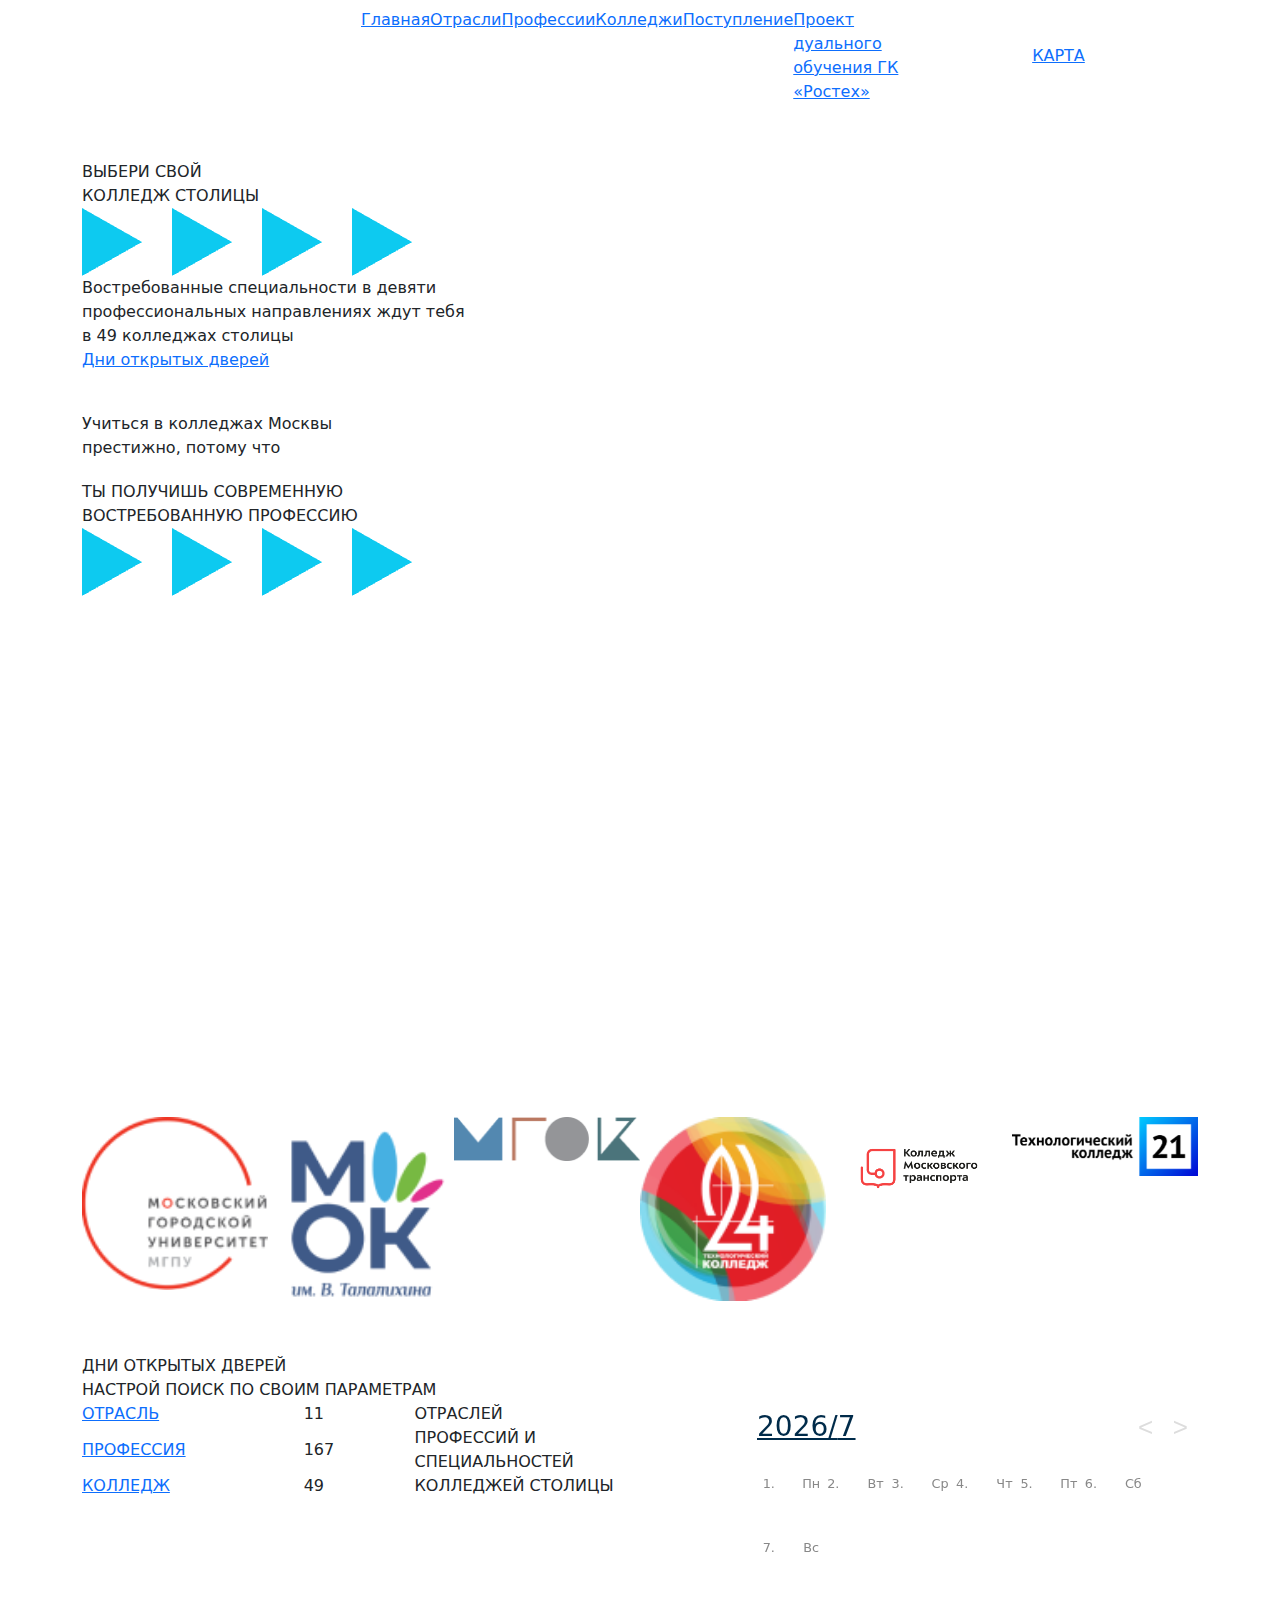
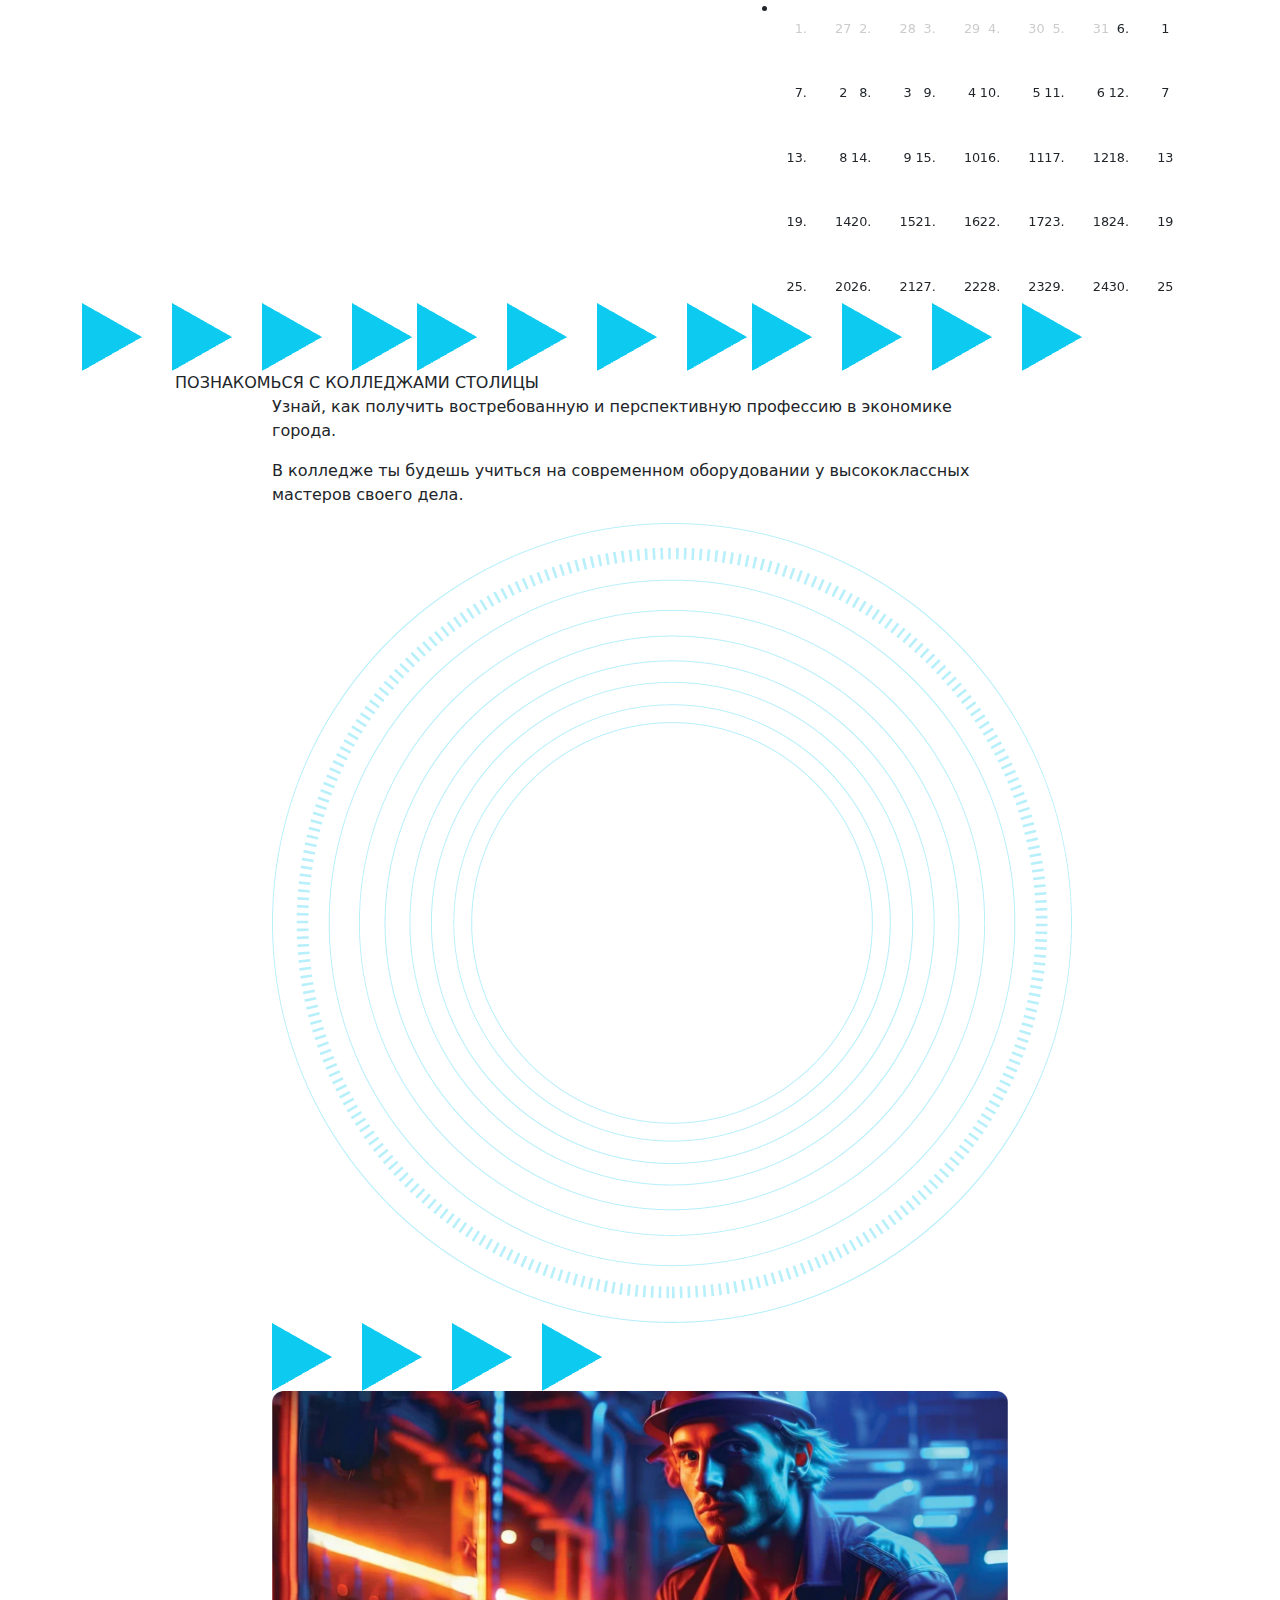
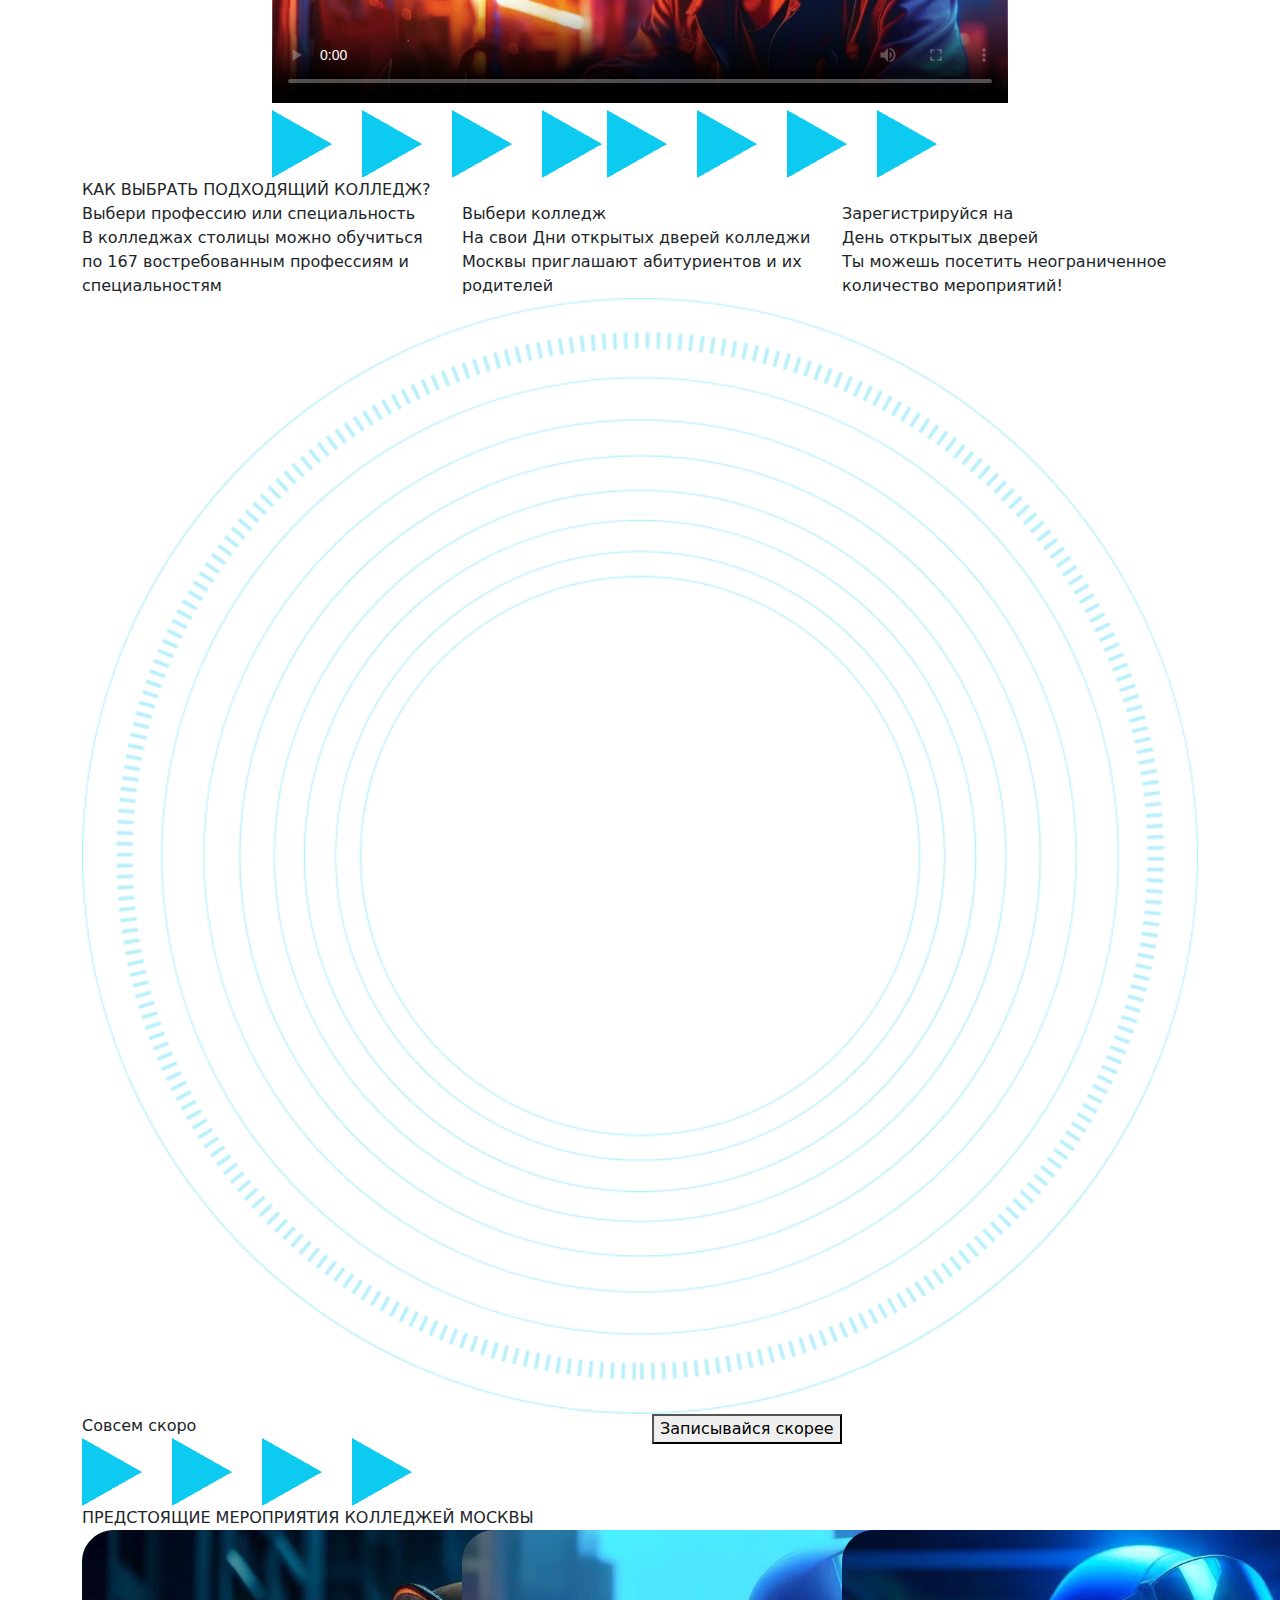
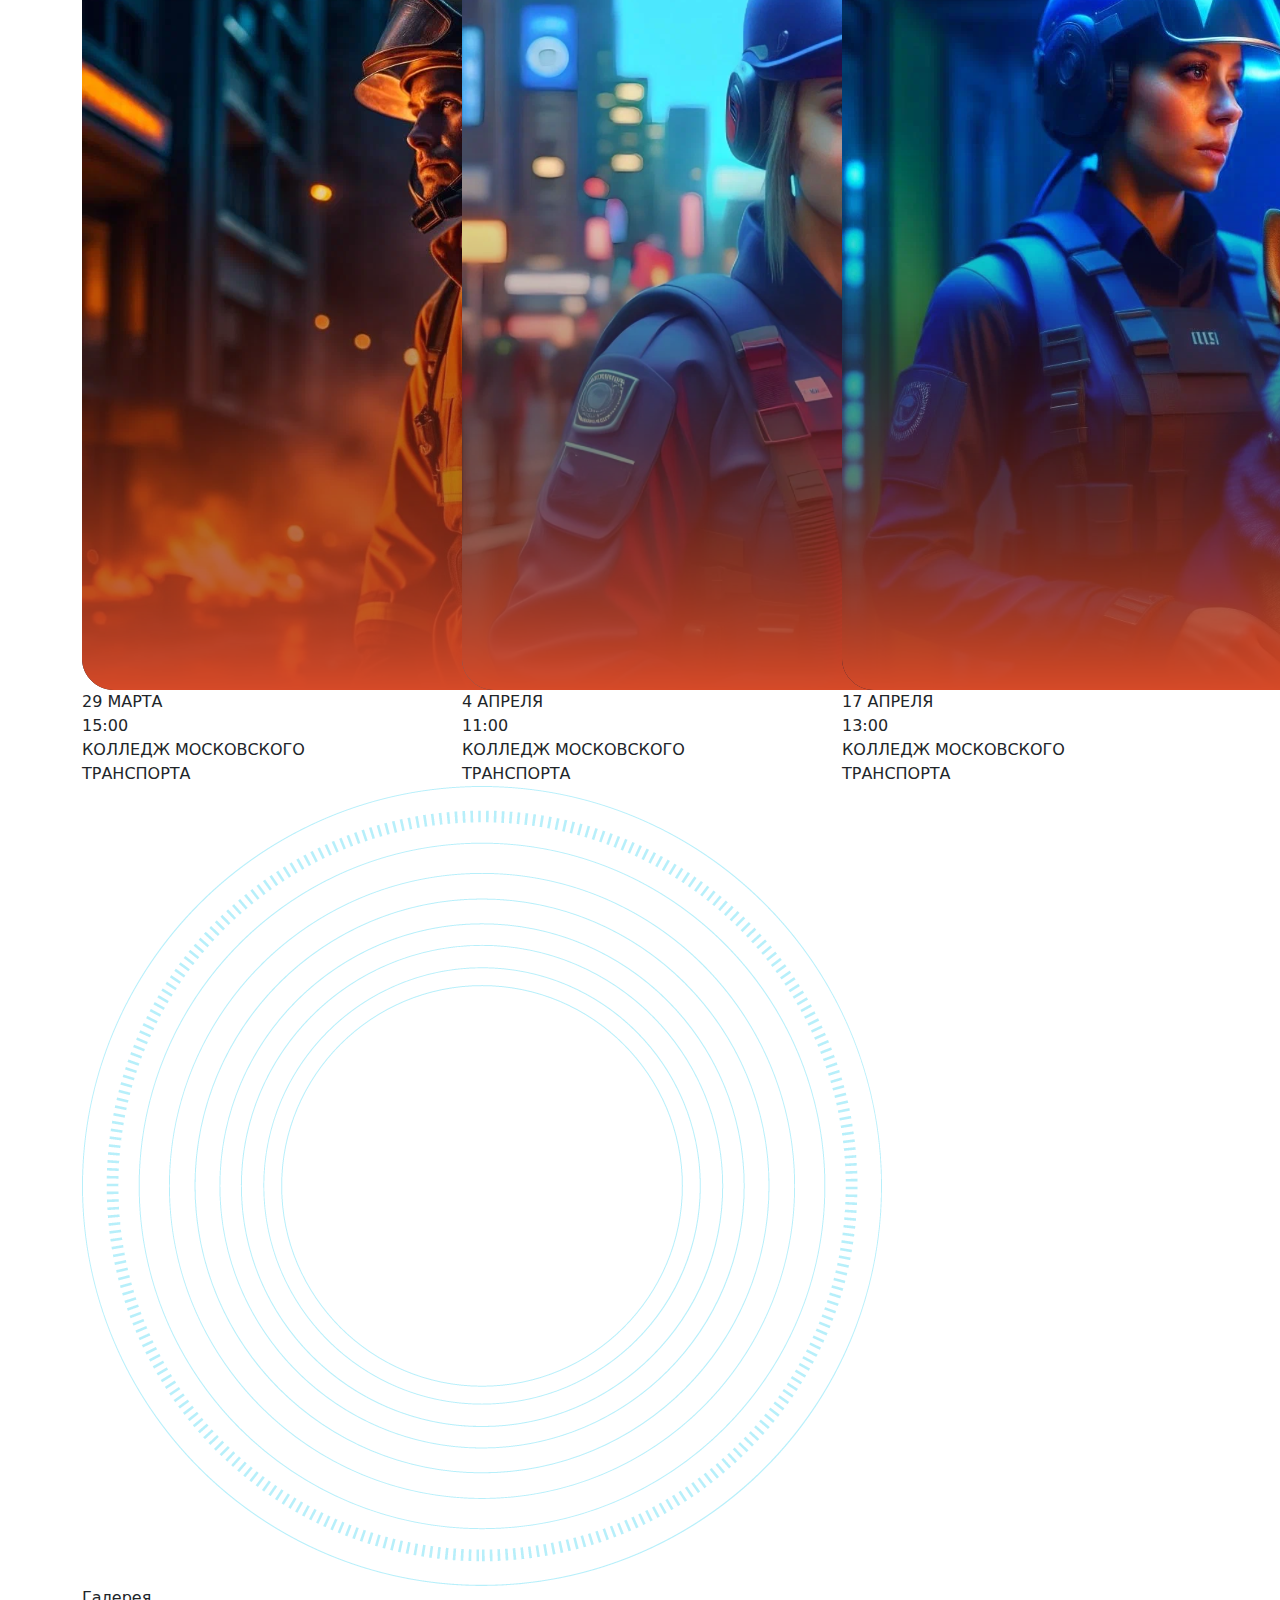
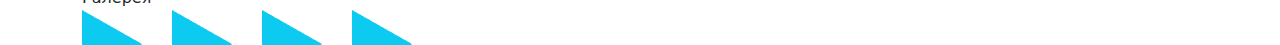
==== commit f3ccc36d: "fix: правка мобильной версии" ====
--- a/index.html
+++ b/index.html
@@ -248,15 +248,7 @@
                                 ВЫБЕРИ СВОЙ<br>
                                 КОЛЛЕДЖ СТОЛИЦЫ
                             </div>
-                            <div class="subtitle" style="margin-top: 40px; margin-bottom: 20px">
-                                Учиться в колледжах Москвы<br>
-                                престижно, потому что
-                            </div>
-                            <div class="spec-text">
-                                ТЫ ПОЛУЧИШЬ СОВРЕМЕННУЮ<br>
-                                ВОСТРЕБОВАННУЮ ПРОФЕССИЮ
-                                <img src="assets/img/arrows-right.png" alt="">
-                            </div>
+                            <img class="arrow-right-mobile" src="assets/img/arrows-right.png" alt="">
                         </div>
                         <div class="col-6">
                             <div class="girl-group">
@@ -264,10 +256,7 @@
                             </div>
                         </div>
                     </div>
-<!--                </div>-->
-<!--                <div class="col-6 d-flex justify-content-center position-relative girl-block">-->
-<!--                    -->
-<!--                </div>-->
+                </div>
             </div>
 
             <div class="row">
@@ -356,6 +345,15 @@
                 </div>
             </div>
 
+            <div class="subtitle" style="margin-top: 40px; margin-bottom: 20px">
+                Учиться в колледжах Москвы<br>
+                престижно, потому что
+            </div>
+            <div class="spec-text">
+                ТЫ ПОЛУЧИШЬ СОВРЕМЕННУЮ<br>
+                ВОСТРЕБОВАННУЮ ПРОФЕССИЮ
+                <img class="arrow-right" src="assets/img/arrows-right.png" alt="">
+            </div>
 <!--            <div class="row">-->
 <!--                <div class="col-xl-6 col-lg-6 col-md-12 col-xs-12 block-college">-->
 <!--                    <div class="font-regular-30-grey">-->
@@ -367,7 +365,7 @@
 <!--                    </div>-->
 <!--                </div>-->
 <!--            </div>-->
-        </div>
+<!--        </div>-->
     </section>
 <!--   END MOBILE TOP    -->
 
@@ -399,49 +397,50 @@
                     <div class="section-subtitle">НАСТРОЙ ПОИСК ПО СВОИМ ПАРАМЕТРАМ</div>
                 </div>
 
-                <div class="row">
-                    <div class="col-xl-7 col-lg-7 col-md-12 col-sm-12">
-                        <div class="background-rectangle">
-                            <div class="row align-items-center">
-                                <div class="col-xl-4 col-lg-4 col-md-12 col-sm-12 left-text"><a href="/otrasli.html" class="button btn-open-door d-block w-100" >ОТРАСЛЬ</a></div>
-                                <div class="col-xl-8 col-lg-8 col-md-12 col-sm-12">
-                                    <div class="row align-items-center">
-                                        <div class="col-3 right-text fs-85">11</div>
-                                        <div class="col-9 right-text fs-31">ОТРАСЛЕЙ</div>
-                                    </div>
-                                </div>
-                            </div>
-                            <div class="row align-items-center">
-                                <div class="col-xl-4 col-lg-4 col-md-12 col-sm-12 left-text"><a href="/professii.html" class="button btn-open-door d-block w-100">ПРОФЕССИЯ</a></div>
-                                <div class="col-xl-8 col-lg-8 col-md-12 col-sm-12">
-                                    <div class="row align-items-center">
-                                        <div class="col-3 col-xl-3 col-lg-3 col-md-3 col-sm-3 right-text fs-85">167</div>
-                                        <div class="col-8 right-text fs-31">ПРОФЕССИЙ И СПЕЦИАЛЬНОСТЕЙ</div>
-                                    </div>
-                                </div>
-                            </div>
-                            <div class="row align-items-center">
-                                <div class="col-xl-4 col-lg-4 col-md-12 col-sm-12 left-text"><a href="/college.html" class="button btn-open-door d-block w-100">КОЛЛЕДЖ</a></div>
-                                <div class="col-xl-8 col-lg-8 col-md-12 col-sm-12">
-                                    <div class="row align-items-center">
-                                        <div class="col-3 col-xl-3 col-lg-3 col-md-2 col-sm-2 right-text fs-85">49</div>
-                                        <div class="col-9 col-xl-9 col-lg-9 col-md-9 col-sm-9  right-text fs-31">КОЛЛЕДЖЕЙ СТОЛИЦЫ</div>
-                                    </div>
-                                </div>
-                            </div>
-
-                        </div>
-                    </div>
-                    <div class="col-xl-5 col-lg-5 col-md-12 col-sm-12 position-relative">
-                        <div class="open-doors__picture">
-                            <div class="open-doors__first-block">
-                                <div id="demo" style="width: 100%">
-                                    <div id="ca"></div>
-                                </div>
-                            </div>
-                        </div>
-                    </div>
-
+                <div class="col-12">
+                    <div class="row">
+                        <div class="col-xl-7 col-lg-7 col-md-12 col-sm-12">
+                            <div class="background-rectangle">
+                                <div class="row align-items-center">
+                                    <div class="col-xl-4 col-lg-4 col-md-12 col-sm-12 left-text"><a href="/otrasli.html" class="button btn-open-door d-block w-100" >ОТРАСЛЬ</a></div>
+                                    <div class="col-xl-8 col-lg-8 col-md-12 col-sm-12">
+                                        <div class="row align-items-center">
+                                            <div class="col-3 right-text fs-85">11</div>
+                                            <div class="col-9 right-text fs-31">ОТРАСЛЕЙ</div>
+                                        </div>
+                                    </div>
+                                </div>
+                                <div class="row align-items-center">
+                                    <div class="col-xl-4 col-lg-4 col-md-12 col-sm-12 left-text"><a href="/professii.html" class="button btn-open-door d-block w-100">ПРОФЕССИЯ</a></div>
+                                    <div class="col-xl-8 col-lg-8 col-md-12 col-sm-12">
+                                        <div class="row align-items-center">
+                                            <div class="col-3 col-xl-3 col-lg-3 col-md-3 col-sm-3 right-text fs-85">167</div>
+                                            <div class="col-8 right-text fs-31">ПРОФЕССИЙ И СПЕЦИАЛЬНОСТЕЙ</div>
+                                        </div>
+                                    </div>
+                                </div>
+                                <div class="row align-items-center">
+                                    <div class="col-xl-4 col-lg-4 col-md-12 col-sm-12 left-text"><a href="/college.html" class="button btn-open-door d-block w-100">КОЛЛЕДЖ</a></div>
+                                    <div class="col-xl-8 col-lg-8 col-md-12 col-sm-12">
+                                        <div class="row align-items-center">
+                                            <div class="col-3 col-xl-3 col-lg-3 col-md-2 col-sm-2 right-text fs-85">49</div>
+                                            <div class="col-9 col-xl-9 col-lg-9 col-md-9 col-sm-9  right-text fs-31">КОЛЛЕДЖЕЙ СТОЛИЦЫ</div>
+                                        </div>
+                                    </div>
+                                </div>
+
+                            </div>
+                        </div>
+                        <div class="col-xl-5 col-lg-5 col-md-12 col-sm-12 position-relative">
+                            <div class="open-doors__picture">
+                                <div class="open-doors__first-block">
+                                    <div id="demo" style="width: 100%">
+                                        <div id="ca"></div>
+                                    </div>
+                                </div>
+                            </div>
+                        </div>
+                    </div>
                 </div>
             </div>
         </div>
@@ -451,7 +450,7 @@
         <div class="container position-relative">
             <div class="row">
                 <div class="col-12">
-                    <img class="video-background" src="assets/img/background-circle.png" alt="">
+
                     <img class="about-background about-background-1" src="assets/img/arrows-right.png" alt="">
                     <img class="about-background about-background-2" src="assets/img/arrows-right.png" alt="">
                     <img class="about-background about-background-3" src="assets/img/arrows-right.png" alt="">
@@ -467,13 +466,17 @@
                         </div>
                     </div>
                     <div class="row">
-                        <div class="col-lg-8 offset-lg-2 col-md-10 offset-md-1 col-sm-12 offset-sm-0">
+                        <div class="col-lg-8 offset-lg-2 col-md-10 offset-md-1 col-sm-12 offset-sm-0 position-relative">
+                            <img class="video-background" src="assets/img/background-circle.png" alt="">
+                            <img class="about-background mobile-about-background-1" src="assets/img/arrows-right.png" alt="">
                             <div class="video-block">
                                 <div class="btn-play"></div>
                                 <video id="movie" width="100%" height="100%" poster="assets/img/video-preview.png" controls>
                                     <source src="assets/video/movie.MOV" type="video/mp4">
                                 </video>
                             </div>
+                            <img class="about-background mobile-about-background-2" src="assets/img/arrows-right.png" alt="">
+                            <img class="about-background mobile-about-background-3" src="assets/img/arrows-right.png" alt="">
                         </div>
                     </div>
                 </div>
